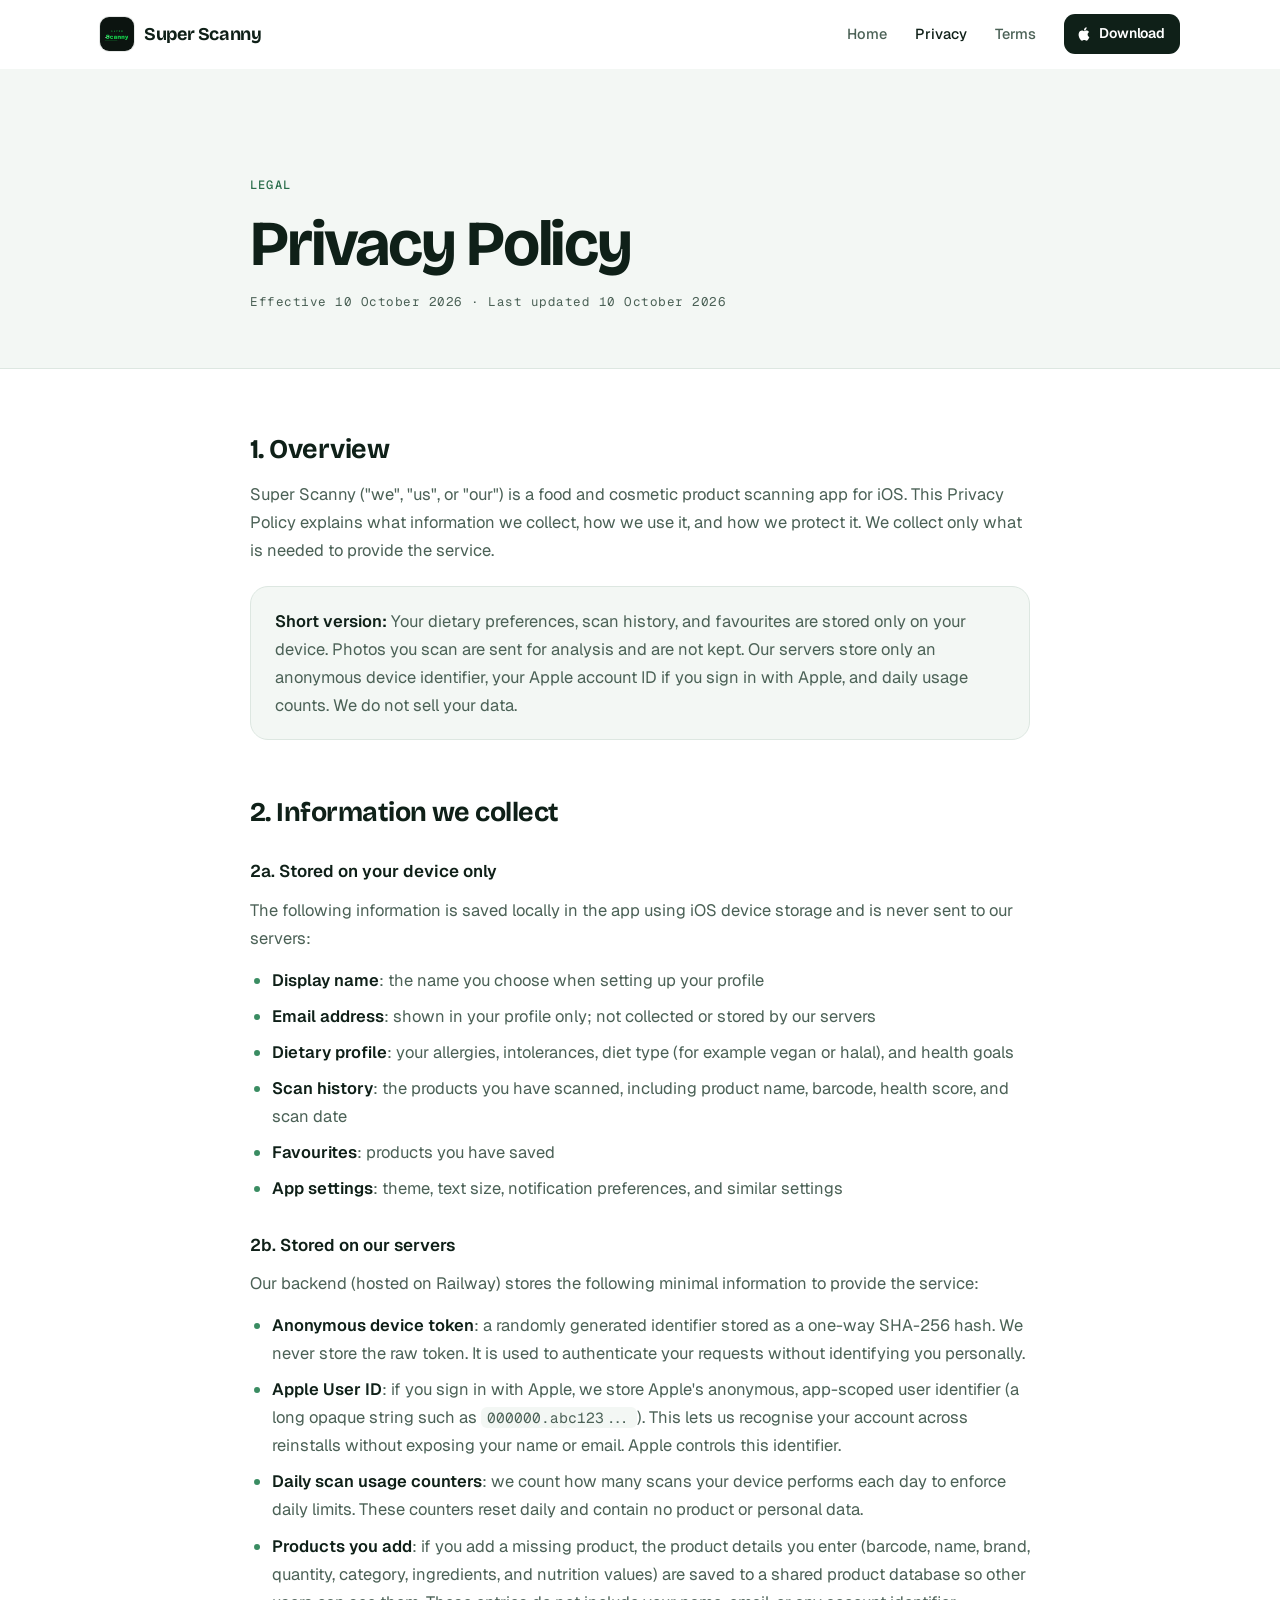
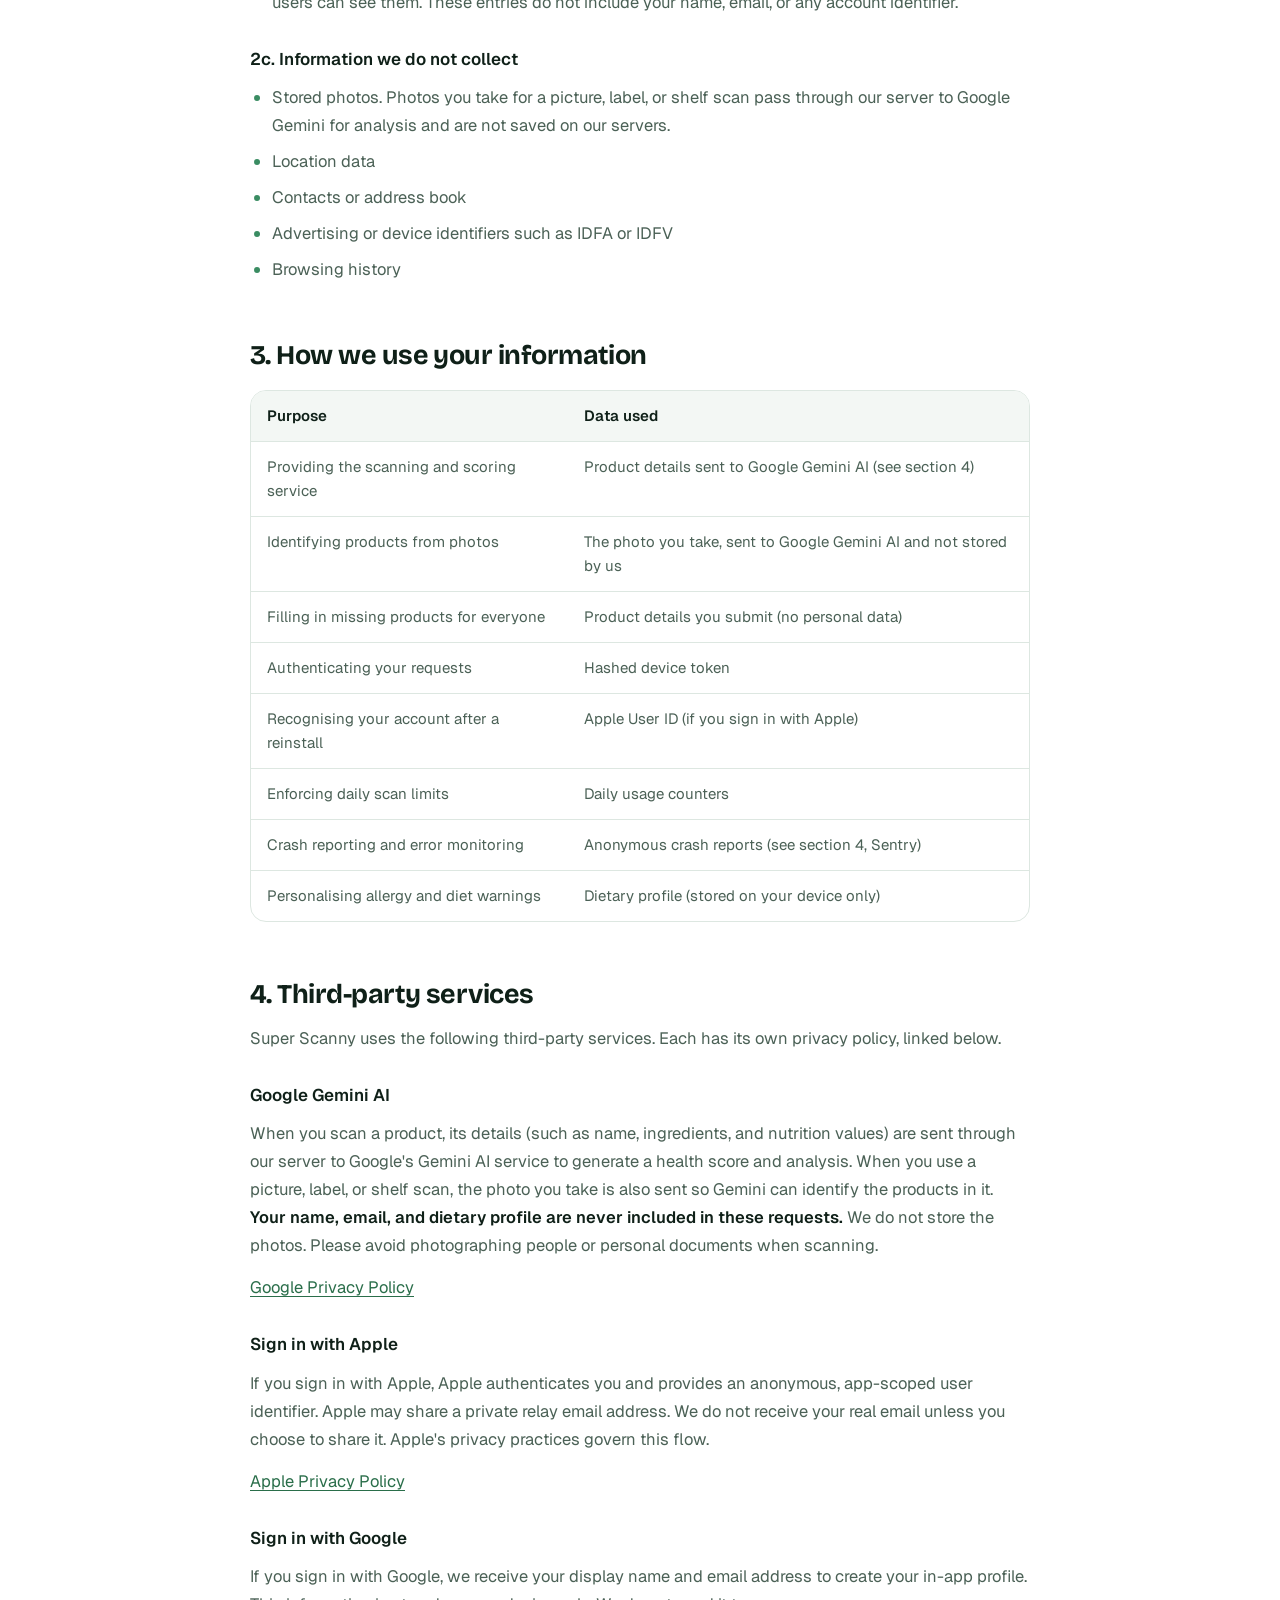
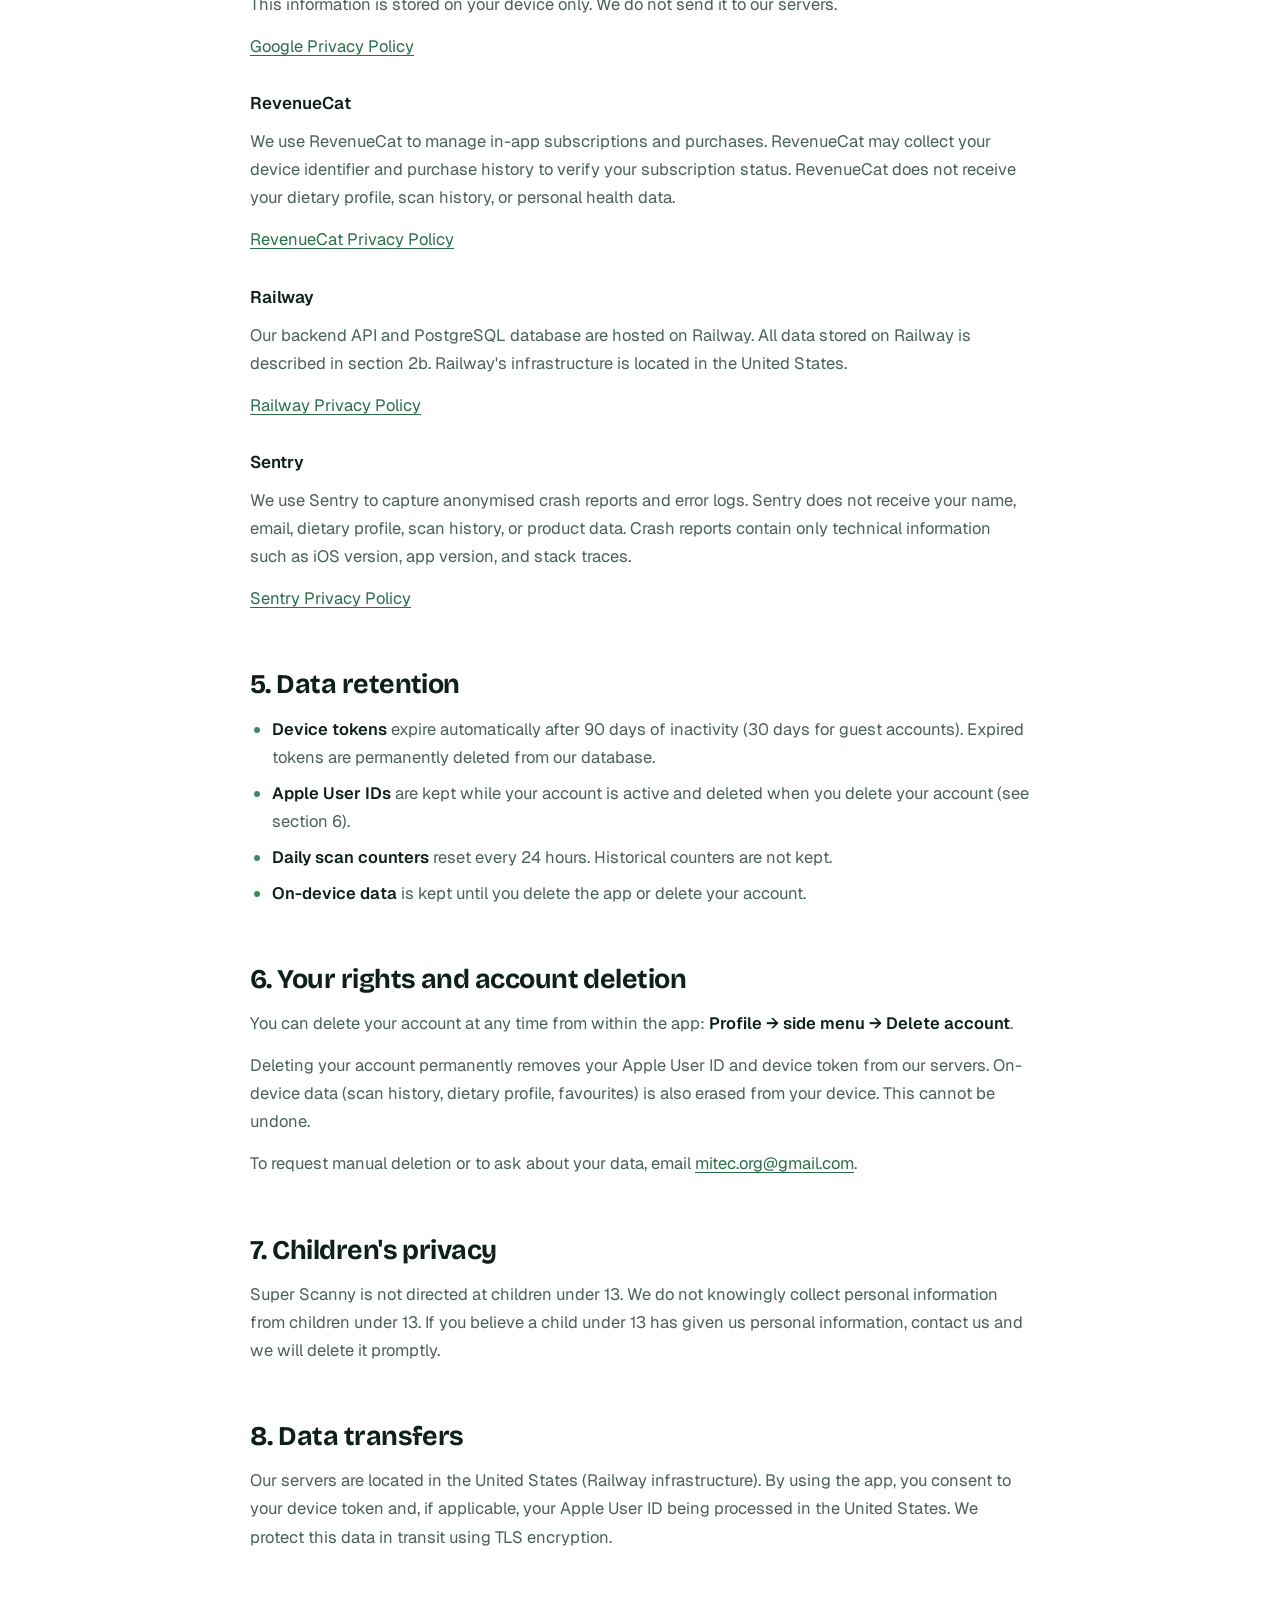
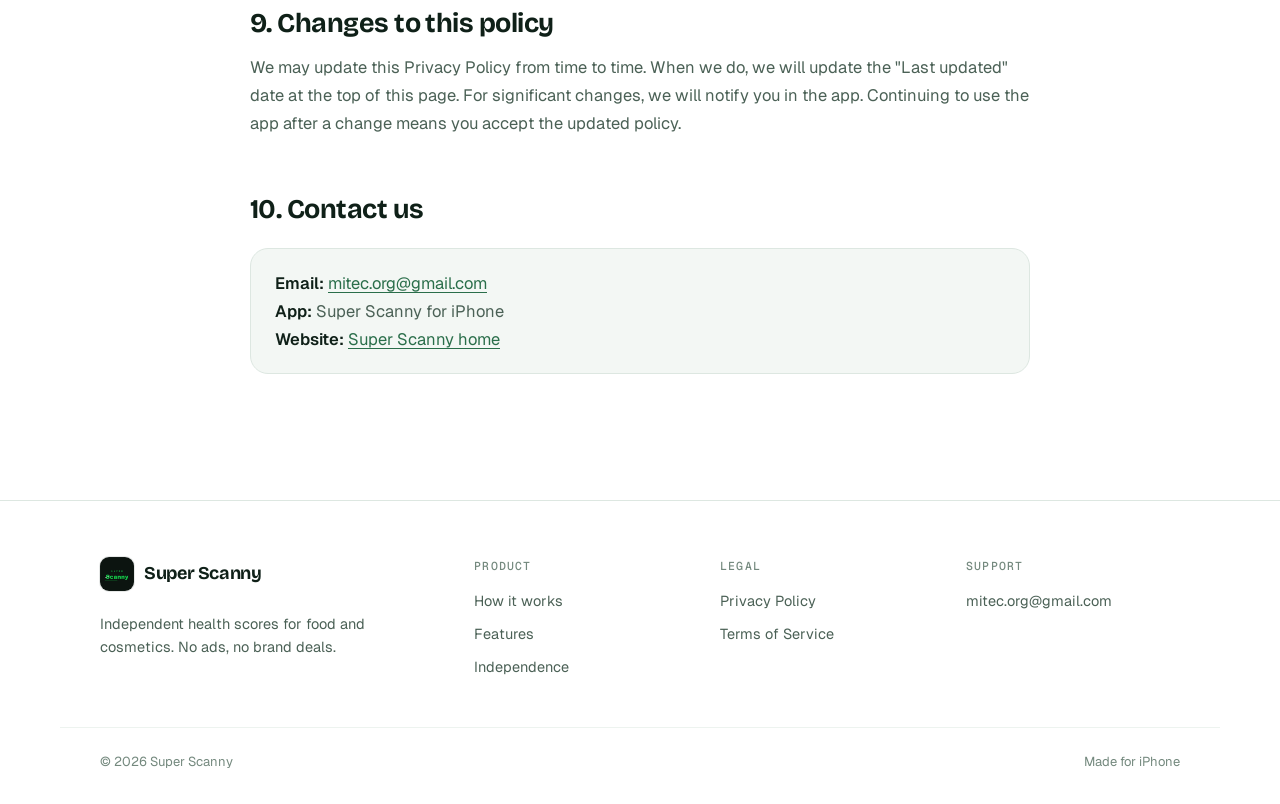
==== privacy/index.html @ 0a75e5a1 "Launch Super Scanny website with privacy policy and terms Co-Authored-By: Claude Opus 5.5 <noreply@a" ====
<!doctype html>
<html lang="en">
<head>
<meta charset="utf-8">
<meta name="viewport" content="width=device-width, initial-scale=1, viewport-fit=cover">
<title>Privacy Policy · Super Scanny</title>
<meta name="description" content="How Super Scanny collects, uses and protects your information.">
<link rel="icon" href="../icon.png">
<link rel="preconnect" href="https://fonts.googleapis.com">
<link rel="preconnect" href="https://fonts.gstatic.com" crossorigin>
<link rel="stylesheet" href="https://fonts.googleapis.com/css2?family=Bricolage+Grotesque:opsz,wght@12..96,200..800&family=Geist:wght@100..900&family=Geist+Mono:wght@100..900&display=swap">
<link rel="stylesheet" href="../site.css">
</head>
<body>

<header class="nav">
  <div class="wrap nav-inner">
    <a class="brand" href="../index.html"><img src="../icon.png" alt="" width="34" height="34">Super Scanny</a>
    <nav class="nav-links" aria-label="Main">
      <a href="../index.html">Home</a>
      <a href="../privacy/index.html" aria-current="page">Privacy</a>
      <a href="../terms/index.html">Terms</a>
    </nav>
    <a class="store sm" href="https://apps.apple.com/app/id6795710707" target="_blank" rel="noopener">
      <svg viewBox="0 0 24 24" aria-hidden="true"><path d="M18.71 19.5c-.83 1.24-1.71 2.45-3.05 2.47-1.34.03-1.77-.79-3.29-.79-1.53 0-2 .77-3.27.82-1.31.05-2.3-1.32-3.14-2.53C4.25 17 2.94 12.45 4.7 9.39c.87-1.52 2.43-2.48 4.12-2.51 1.28-.02 2.5.87 3.29.87.78 0 2.26-1.07 3.8-.91.65.03 2.47.26 3.64 1.98-.09.06-2.17 1.28-2.15 3.81.03 3.02 2.65 4.03 2.68 4.04-.03.07-.42 1.44-1.38 2.83M13 3.5c.73-.83 1.94-1.46 2.94-1.5.13 1.17-.34 2.35-1.04 3.19-.69.85-1.83 1.51-2.95 1.42-.15-1.15.41-2.35 1.05-3.11z"/></svg>
      <span><strong>Download</strong></span>
    </a>
  </div>
</header>

<div class="legal-head">
  <div class="wrap">
    <span class="eyebrow">Legal</span>
    <h1 class="h-display">Privacy Policy</h1>
    <p>Effective 10 October 2026 · Last updated 10 October 2026</p>
  </div>
</div>

<main class="legal">
  <h2>1. Overview</h2>
  <p>Super Scanny ("we", "us", or "our") is a food and cosmetic product scanning app for iOS. This Privacy Policy explains what information we collect, how we use it, and how we protect it. We collect only what is needed to provide the service.</p>
  <div class="note">
    <p><strong>Short version:</strong> Your dietary preferences, scan history, and favourites are stored only on your device. Photos you scan are sent for analysis and are not kept. Our servers store only an anonymous device identifier, your Apple account ID if you sign in with Apple, and daily usage counts. We do not sell your data.</p>
  </div>

  <h2>2. Information we collect</h2>

  <h3>2a. Stored on your device only</h3>
  <p>The following information is saved locally in the app using iOS device storage and is never sent to our servers:</p>
  <ul>
    <li><strong>Display name</strong>: the name you choose when setting up your profile</li>
    <li><strong>Email address</strong>: shown in your profile only; not collected or stored by our servers</li>
    <li><strong>Dietary profile</strong>: your allergies, intolerances, diet type (for example vegan or halal), and health goals</li>
    <li><strong>Scan history</strong>: the products you have scanned, including product name, barcode, health score, and scan date</li>
    <li><strong>Favourites</strong>: products you have saved</li>
    <li><strong>App settings</strong>: theme, text size, notification preferences, and similar settings</li>
  </ul>

  <h3>2b. Stored on our servers</h3>
  <p>Our backend (hosted on Railway) stores the following minimal information to provide the service:</p>
  <ul>
    <li><strong>Anonymous device token</strong>: a randomly generated identifier stored as a one-way SHA-256 hash. We never store the raw token. It is used to authenticate your requests without identifying you personally.</li>
    <li><strong>Apple User ID</strong>: if you sign in with Apple, we store Apple's anonymous, app-scoped user identifier (a long opaque string such as <code>000000.abc123...</code>). This lets us recognise your account across reinstalls without exposing your name or email. Apple controls this identifier.</li>
    <li><strong>Daily scan usage counters</strong>: we count how many scans your device performs each day to enforce daily limits. These counters reset daily and contain no product or personal data.</li>
    <li><strong>Products you add</strong>: if you add a missing product, the product details you enter (barcode, name, brand, quantity, category, ingredients, and nutrition values) are saved to a shared product database so other users can see them. These entries do not include your name, email, or any account identifier.</li>
  </ul>

  <h3>2c. Information we do not collect</h3>
  <ul>
    <li>Stored photos. Photos you take for a picture, label, or shelf scan pass through our server to Google Gemini for analysis and are not saved on our servers.</li>
    <li>Location data</li>
    <li>Contacts or address book</li>
    <li>Advertising or device identifiers such as IDFA or IDFV</li>
    <li>Browsing history</li>
  </ul>

  <h2>3. How we use your information</h2>
  <div class="table-wrap">
    <table>
      <tr><th>Purpose</th><th>Data used</th></tr>
      <tr><td>Providing the scanning and scoring service</td><td>Product details sent to Google Gemini AI (see section 4)</td></tr>
      <tr><td>Identifying products from photos</td><td>The photo you take, sent to Google Gemini AI and not stored by us</td></tr>
      <tr><td>Filling in missing products for everyone</td><td>Product details you submit (no personal data)</td></tr>
      <tr><td>Authenticating your requests</td><td>Hashed device token</td></tr>
      <tr><td>Recognising your account after a reinstall</td><td>Apple User ID (if you sign in with Apple)</td></tr>
      <tr><td>Enforcing daily scan limits</td><td>Daily usage counters</td></tr>
      <tr><td>Crash reporting and error monitoring</td><td>Anonymous crash reports (see section 4, Sentry)</td></tr>
      <tr><td>Personalising allergy and diet warnings</td><td>Dietary profile (stored on your device only)</td></tr>
    </table>
  </div>

  <h2>4. Third-party services</h2>
  <p>Super Scanny uses the following third-party services. Each has its own privacy policy, linked below.</p>

  <h3>Google Gemini AI</h3>
  <p>When you scan a product, its details (such as name, ingredients, and nutrition values) are sent through our server to Google's Gemini AI service to generate a health score and analysis. When you use a picture, label, or shelf scan, the photo you take is also sent so Gemini can identify the products in it. <strong>Your name, email, and dietary profile are never included in these requests.</strong> We do not store the photos. Please avoid photographing people or personal documents when scanning.</p>
  <p><a href="https://policies.google.com/privacy" target="_blank" rel="noopener">Google Privacy Policy</a></p>

  <h3>Sign in with Apple</h3>
  <p>If you sign in with Apple, Apple authenticates you and provides an anonymous, app-scoped user identifier. Apple may share a private relay email address. We do not receive your real email unless you choose to share it. Apple's privacy practices govern this flow.</p>
  <p><a href="https://www.apple.com/legal/privacy/" target="_blank" rel="noopener">Apple Privacy Policy</a></p>

  <h3>Sign in with Google</h3>
  <p>If you sign in with Google, we receive your display name and email address to create your in-app profile. This information is stored on your device only. We do not send it to our servers.</p>
  <p><a href="https://policies.google.com/privacy" target="_blank" rel="noopener">Google Privacy Policy</a></p>

  <h3>RevenueCat</h3>
  <p>We use RevenueCat to manage in-app subscriptions and purchases. RevenueCat may collect your device identifier and purchase history to verify your subscription status. RevenueCat does not receive your dietary profile, scan history, or personal health data.</p>
  <p><a href="https://www.revenuecat.com/privacy" target="_blank" rel="noopener">RevenueCat Privacy Policy</a></p>

  <h3>Railway</h3>
  <p>Our backend API and PostgreSQL database are hosted on Railway. All data stored on Railway is described in section 2b. Railway's infrastructure is located in the United States.</p>
  <p><a href="https://railway.com/legal/privacy" target="_blank" rel="noopener">Railway Privacy Policy</a></p>

  <h3>Sentry</h3>
  <p>We use Sentry to capture anonymised crash reports and error logs. Sentry does not receive your name, email, dietary profile, scan history, or product data. Crash reports contain only technical information such as iOS version, app version, and stack traces.</p>
  <p><a href="https://sentry.io/privacy/" target="_blank" rel="noopener">Sentry Privacy Policy</a></p>

  <h2>5. Data retention</h2>
  <ul>
    <li><strong>Device tokens</strong> expire automatically after 90 days of inactivity (30 days for guest accounts). Expired tokens are permanently deleted from our database.</li>
    <li><strong>Apple User IDs</strong> are kept while your account is active and deleted when you delete your account (see section 6).</li>
    <li><strong>Daily scan counters</strong> reset every 24 hours. Historical counters are not kept.</li>
    <li><strong>On-device data</strong> is kept until you delete the app or delete your account.</li>
  </ul>

  <h2>6. Your rights and account deletion</h2>
  <p>You can delete your account at any time from within the app: <strong>Profile → side menu → Delete account</strong>.</p>
  <p>Deleting your account permanently removes your Apple User ID and device token from our servers. On-device data (scan history, dietary profile, favourites) is also erased from your device. This cannot be undone.</p>
  <p>To request manual deletion or to ask about your data, email <a href="mailto:mitec.org@gmail.com">mitec.org@gmail.com</a>.</p>

  <h2>7. Children's privacy</h2>
  <p>Super Scanny is not directed at children under 13. We do not knowingly collect personal information from children under 13. If you believe a child under 13 has given us personal information, contact us and we will delete it promptly.</p>

  <h2>8. Data transfers</h2>
  <p>Our servers are located in the United States (Railway infrastructure). By using the app, you consent to your device token and, if applicable, your Apple User ID being processed in the United States. We protect this data in transit using TLS encryption.</p>

  <h2>9. Changes to this policy</h2>
  <p>We may update this Privacy Policy from time to time. When we do, we will update the "Last updated" date at the top of this page. For significant changes, we will notify you in the app. Continuing to use the app after a change means you accept the updated policy.</p>

  <h2>10. Contact us</h2>
  <div class="note">
    <p><strong>Email:</strong> <a href="mailto:mitec.org@gmail.com">mitec.org@gmail.com</a><br>
    <strong>App:</strong> Super Scanny for iPhone<br>
    <strong>Website:</strong> <a href="../index.html">Super Scanny home</a></p>
  </div>
</main>

<footer class="foot">
  <div class="wrap foot-grid">
    <div class="foot-brand">
      <a class="brand" href="../index.html"><img src="../icon.png" alt="" width="34" height="34">Super Scanny</a>
      <p>Independent health scores for food and cosmetics. No ads, no brand deals.</p>
    </div>
    <nav class="foot-col" aria-label="Product">
      <b>Product</b>
      <a href="../index.html#how">How it works</a>
      <a href="../index.html#features">Features</a>
      <a href="../index.html#independence">Independence</a>
    </nav>
    <nav class="foot-col" aria-label="Legal">
      <b>Legal</b>
      <a href="../privacy/index.html">Privacy Policy</a>
      <a href="../terms/index.html">Terms of Service</a>
    </nav>
    <div class="foot-col">
      <b>Support</b>
      <a href="mailto:mitec.org@gmail.com">mitec.org@gmail.com</a>
    </div>
  </div>
  <div class="wrap foot-base">
    <span>© 2026 Super Scanny</span>
    <span>Made for iPhone</span>
  </div>
</footer>

<script>
(function () {
  var nav = document.querySelector('.nav');
  if (!nav) return;
  function update() { nav.classList.toggle('scrolled', window.scrollY > 8); }
  update();
  window.addEventListener('scroll', update, { passive: true });
})();
</script>
</body>
</html>
---- site.css ----
/* Layout: white page on a 1160px column; realistic app screens carry the story and colour is reserved for scores. */
:root {
  --paper: #ffffff;
  --mist: #f3f7f4;
  --ink: #0f2018;
  --ink-2: #4b6156;
  --ink-3: #74897e;
  --line: #dde7e1;
  --line-soft: #edf3ef;
  --emerald: #3a8c62;
  --emerald-deep: #2a6e4a;
  --emerald-soft: #e3f1e8;
  --s-excellent: #3a8c62;
  --s-good: #5bb87a;
  --s-caution: #d4773a;
  --s-avoid: #c94040;
  --t-good: #3e9a5d;
  --t-caution: #b0602a;
  --font-display: "Bricolage Grotesque", "Geist", system-ui, -apple-system, "Segoe UI", sans-serif;
  --font-body: "Geist", system-ui, -apple-system, "Segoe UI", Roboto, sans-serif;
  --font-mono: "Geist Mono", ui-monospace, "SF Mono", Menlo, Consolas, monospace;
  --wrap: 1160px;
  --gutter: clamp(20px, 4vw, 40px);
  --r-lg: 28px;
  --shadow-1: 0 1px 2px rgba(15, 32, 24, .05), 0 8px 24px rgba(15, 32, 24, .06);
  --shadow-2: 0 2px 6px rgba(15, 32, 24, .05), 0 30px 60px -14px rgba(15, 32, 24, .2);
  color-scheme: light;
}

*, *::before, *::after { box-sizing: border-box; margin: 0; padding: 0; }
html { scroll-behavior: smooth; -webkit-text-size-adjust: 100%; }
body {
  font-family: var(--font-body); font-size: 16px; line-height: 1.6;
  color: var(--ink); background: var(--paper);
  -webkit-font-smoothing: antialiased; text-rendering: optimizeLegibility;
}
a { color: inherit; text-decoration: none; }
img, svg { display: block; max-width: 100%; }
ul, ol { list-style: none; }
:focus-visible { outline: 2px solid var(--emerald); outline-offset: 3px; border-radius: 6px; }
.wrap { max-width: var(--wrap); margin-inline: auto; padding-inline: var(--gutter); }

/* ── Type ───────────────────────────────────── */
.eyebrow {
  font-family: var(--font-mono); font-size: 12px; font-weight: 500;
  letter-spacing: .1em; text-transform: uppercase; color: var(--emerald-deep);
}
.h-display {
  font-family: var(--font-display); font-weight: 700;
  letter-spacing: -.035em; line-height: 1.02; text-wrap: balance;
}
h1.h-display { font-size: clamp(44px, 6.4vw, 82px); }
h2.h-display { font-size: clamp(32px, 4.4vw, 56px); line-height: 1.05; }
.lede { font-size: clamp(17px, 1.6vw, 19.5px); line-height: 1.6; color: var(--ink-2); max-width: 34em; }
.body { font-size: 16.5px; color: var(--ink-2); max-width: 36em; }
.accent { color: var(--emerald); }
.t-excellent { color: var(--s-excellent); }
.t-good { color: var(--t-good); }
.t-caution { color: var(--t-caution); }
.t-avoid { color: var(--s-avoid); }

/* ── Nav ────────────────────────────────────── */
.nav {
  position: sticky; top: env(safe-area-inset-top, 0px); z-index: 40;
  background: rgba(255, 255, 255, .84);
  -webkit-backdrop-filter: saturate(1.4) blur(14px); backdrop-filter: saturate(1.4) blur(14px);
  border-bottom: 1px solid transparent; transition: border-color .2s;
}
.nav.scrolled { border-bottom-color: var(--line); }
.nav-inner { display: flex; align-items: center; gap: 28px; height: 68px; }
.brand {
  display: inline-flex; align-items: center; gap: 10px;
  font-family: var(--font-display); font-weight: 700; font-size: 18px; letter-spacing: -.02em;
}
.brand img { width: 34px; height: 34px; border-radius: 9px; box-shadow: 0 0 0 1px rgba(15, 32, 24, .1); }
.nav-links { display: flex; align-items: center; gap: 28px; margin-left: auto; font-size: 14.5px; font-weight: 500; color: var(--ink-2); }
.nav-links a { transition: color .15s; }
.nav-links a:hover, .nav-links a[aria-current="page"] { color: var(--ink); }

/* ── App Store button ───────────────────────── */
.store {
  display: inline-flex; align-items: center; gap: 10px; flex-shrink: 0;
  height: 56px; padding: 0 22px 0 18px; border-radius: 14px;
  background: var(--ink); color: #fff;
  box-shadow: 0 8px 20px -8px rgba(15, 32, 24, .5);
  transition: transform .15s ease, box-shadow .15s ease;
}
.store:hover { transform: translateY(-1px); box-shadow: 0 12px 24px -8px rgba(15, 32, 24, .55); }
.store svg { width: 24px; height: 24px; fill: currentColor; }
.store span { display: flex; flex-direction: column; line-height: 1.1; }
.store small { font-size: 11px; opacity: .8; }
.store strong { font-size: 19px; font-weight: 600; letter-spacing: -.01em; }
.store.sm { height: 40px; padding: 0 15px 0 12px; border-radius: 11px; gap: 7px; box-shadow: none; }
.store.sm svg { width: 16px; height: 16px; }
.store.sm strong { font-size: 14px; }

/* ── Hero ───────────────────────────────────── */
.hero { position: relative; overflow: clip; }
.hero-grid {
  display: grid; grid-template-columns: minmax(0, 1.05fr) minmax(0, .95fr);
  align-items: center; gap: 48px; padding-block: 64px 104px;
}
.hero-copy { display: flex; flex-direction: column; align-items: flex-start; gap: 26px; min-width: 0; }
.pill {
  display: inline-flex; align-items: center; gap: 10px;
  padding: 7px 14px 7px 10px; border-radius: 999px;
  background: var(--mist); border: 1px solid var(--line);
  font-size: 13.5px; font-weight: 500; color: var(--ink-2);
}
.pill i { width: 8px; height: 8px; border-radius: 50%; background: var(--emerald); box-shadow: 0 0 0 4px rgba(58, 140, 98, .18); }
.hero-actions { display: flex; flex-wrap: wrap; align-items: center; gap: 14px 26px; margin-top: 6px; }
.link-arrow { display: inline-flex; align-items: center; gap: 6px; font-weight: 600; color: var(--ink); transition: color .15s, gap .15s; }
.link-arrow svg { width: 18px; height: 18px; }
.link-arrow:hover { color: var(--emerald-deep); gap: 9px; }
.facts {
  display: flex; flex-wrap: wrap; gap: 10px 24px; margin-top: 10px; padding-top: 24px;
  border-top: 1px solid var(--line); align-self: stretch;
  font-family: var(--font-mono); font-size: 12.5px; letter-spacing: .06em; text-transform: uppercase; color: var(--ink-2);
}
.facts li { display: flex; align-items: center; gap: 9px; }
.facts li::before { content: ""; width: 6px; height: 6px; border-radius: 50%; background: var(--emerald); }

/* ── Phone mockup ───────────────────────────── */
.stage { position: relative; display: flex; justify-content: center; padding-block: 16px; min-width: 0; }
.stage::before {
  content: ""; position: absolute; top: 50%; left: 50%; z-index: 0;
  width: min(560px, 120%); aspect-ratio: 1; transform: translate(-50%, -50%); border-radius: 50%;
  background: radial-gradient(closest-side, #dcefe3, rgba(220, 239, 227, 0));
}
.phone {
  position: relative; z-index: 1; flex-shrink: 0;
  width: 320px; height: 656px; padding: 10px; border-radius: 54px;
  background: linear-gradient(145deg, #2c3530, #0c1310 42%, #1d2621);
  box-shadow: 0 0 0 1px rgba(15, 32, 24, .3), 0 44px 80px -24px rgba(15, 32, 24, .42), 0 18px 36px -18px rgba(15, 32, 24, .3);
}
.screen {
  position: relative; height: 100%; overflow: hidden; border-radius: 44px;
  display: flex; flex-direction: column;
  background: #f3faf5; color: #0f2018; font-family: var(--font-body);
}
.island { position: absolute; top: 11px; left: 50%; width: 92px; height: 27px; margin-left: -46px; border-radius: 20px; background: #0a0f0c; z-index: 3; }
.status { display: flex; align-items: center; justify-content: space-between; height: 50px; padding: 14px 26px 0 32px; font-size: 14px; font-weight: 600; }
.status-icons { display: flex; align-items: center; gap: 5px; }
.status-icons svg { height: 11px; width: auto; fill: currentColor; }
.app-bar { display: flex; align-items: center; justify-content: space-between; padding: 6px 18px 12px; }
.app-bar svg { width: 20px; height: 20px; }
.app-bar b { font-size: 15px; font-weight: 600; }
.app-card {
  display: flex; align-items: center; gap: 12px; margin: 0 14px; padding: 14px;
  background: #fdfffe; border: 1px solid #ddebe2; border-radius: 20px;
}
.carton {
  position: relative; flex-shrink: 0; width: 50px; height: 68px; border-radius: 8px;
  background: linear-gradient(160deg, #eaf2fb, #cddff2); box-shadow: inset 0 0 0 1px rgba(15, 32, 24, .06);
}
.carton::before { content: ""; position: absolute; left: 7px; right: 7px; top: 22px; height: 24px; border-radius: 5px; background: #fff; }
.carton::after { content: ""; position: absolute; left: 13px; top: 29px; width: 24px; height: 4px; border-radius: 2px; background: #3a8c62; box-shadow: 0 7px 0 -1px #a8cdb7; }
.app-card .meta { flex: 1; min-width: 0; }
.app-card .meta b { display: block; font-size: 15px; font-weight: 600; line-height: 1.25; letter-spacing: -.01em; }
.app-card .meta span { display: block; font-size: 12px; color: #507360; margin-top: 2px; }
.grade { display: inline-block; margin-top: 7px; padding: 3px 8px; border-radius: 999px; font-family: var(--font-mono); font-size: 9.5px; font-weight: 600; letter-spacing: .1em; }
.grade.excellent { background: rgba(58, 140, 98, .13); color: #2a6e4a; }
.ring { position: relative; flex-shrink: 0; width: 62px; height: 62px; }
.ring svg { width: 100%; height: 100%; transform: rotate(-90deg); }
.ring b { position: absolute; inset: 0; display: grid; place-items: center; font-family: var(--font-display); font-size: 21px; font-weight: 800; letter-spacing: -.03em; color: #3a8c62; }
.app-sec { display: flex; align-items: baseline; justify-content: space-between; padding: 16px 22px 7px; font-size: 13px; font-weight: 700; }
.app-sec span { font-family: var(--font-mono); font-size: 10px; font-weight: 500; letter-spacing: .06em; color: #507360; }
.app-list { margin: 0 14px; overflow: hidden; background: #fdfffe; border: 1px solid #ddebe2; border-radius: 18px; }
.app-row { display: grid; grid-template-columns: 26px minmax(0, 1fr) auto 9px; align-items: center; gap: 10px; padding: 10px 12px; }
.app-row + .app-row { border-top: 1px solid #edf4ef; }
.app-row svg { width: 19px; height: 19px; color: #507360; justify-self: center; }
.app-row b { display: block; font-size: 13px; font-weight: 600; line-height: 1.2; }
.app-row small { display: block; font-size: 11px; line-height: 1.3; color: #6b8577; }
.app-row em { font-style: normal; font-family: var(--font-mono); font-size: 11px; color: #507360; }
.dot { display: block; width: 9px; height: 9px; border-radius: 50%; flex-shrink: 0; }
.dot.excellent { background: var(--s-excellent); }
.dot.good { background: var(--s-good); }
.dot.caution { background: var(--s-caution); }
.dot.avoid { background: var(--s-avoid); }
.tabbar {
  display: flex; align-items: center; justify-content: space-around; margin-top: auto;
  padding: 10px 16px 26px; background: #fdfffe; border-top: 1px solid #ddebe2;
}
.tabbar svg { width: 22px; height: 22px; color: #9db3a6; }
.tabbar .on svg { color: #3a8c62; }
.tabbar .scan { display: grid; place-items: center; width: 46px; height: 46px; margin-top: -4px; border-radius: 15px; background: #3a8c62; box-shadow: 0 8px 16px -6px rgba(58, 140, 98, .7); }
.tabbar .scan svg { color: #fff; }

.float {
  position: absolute; z-index: 2; display: flex; align-items: center; gap: 12px;
  padding: 12px 18px 12px 12px; border-radius: 18px; white-space: nowrap;
  background: rgba(255, 255, 255, .95); border: 1px solid var(--line);
  box-shadow: 0 16px 36px -10px rgba(15, 32, 24, .22);
  font-size: 13.5px; line-height: 1.3;
}
.float b { display: block; font-weight: 600; }
.float small { display: block; font-size: 12.5px; color: var(--ink-2); }
.float small span { font-family: var(--font-display); font-weight: 800; }
.float .ic { display: grid; place-items: center; flex-shrink: 0; width: 36px; height: 36px; border-radius: 11px; background: var(--emerald-soft); color: var(--emerald-deep); }
.float .ic svg { width: 18px; height: 18px; }
.float.f1 { top: 9%; left: max(-24px, calc(50% - 280px)); }
.float.f2 { bottom: 15%; right: max(-24px, calc(50% - 280px)); }

/* ── Sections ───────────────────────────────── */
.sec { padding-block: clamp(80px, 10vw, 136px); }
.sec.mist { background: var(--mist); }
.sec.tight-top { padding-top: 0; }
.sec-head { display: grid; gap: 18px; max-width: 660px; margin-bottom: clamp(44px, 5vw, 68px); }
.sec-head.center { margin-inline: auto; justify-items: center; text-align: center; }

/* Score scale */
.scale-layout { display: grid; grid-template-columns: minmax(0, .9fr) minmax(0, 1.1fr); gap: clamp(40px, 6vw, 88px); align-items: center; }
.scale-layout .sec-head { margin-bottom: 0; }
.scale { padding: clamp(24px, 3.4vw, 40px); background: var(--paper); border: 1px solid var(--line); border-radius: var(--r-lg); box-shadow: var(--shadow-1); min-width: 0; }
.scale-bar { position: relative; display: grid; grid-template-columns: repeat(4, 1fr); height: 14px; margin-top: 46px; border-radius: 999px; overflow: visible; }
.scale-bar span:nth-child(1) { background: var(--s-avoid); border-radius: 999px 0 0 999px; }
.scale-bar span:nth-child(2) { background: var(--s-caution); }
.scale-bar span:nth-child(3) { background: var(--s-good); }
.scale-bar span:nth-child(4) { background: var(--s-excellent); border-radius: 0 999px 999px 0; }
.scale-bar span + span { box-shadow: inset 2px 0 0 var(--paper); }
.scale-pin { position: absolute; bottom: 22px; transform: translateX(-50%); display: flex; flex-direction: column; align-items: center; }
.scale-pin b {
  display: grid; place-items: center; min-width: 44px; height: 32px; padding: 0 10px; border-radius: 10px;
  background: var(--ink); color: #fff; font-family: var(--font-display); font-size: 16px; font-weight: 800;
}
.scale-pin::after { content: ""; width: 2px; height: 14px; background: var(--ink); }
.scale-ticks { position: relative; height: 22px; margin-top: 10px; font-family: var(--font-mono); font-size: 12px; color: var(--ink-3); font-variant-numeric: tabular-nums; }
.scale-ticks span { position: absolute; top: 0; transform: translateX(-50%); }
.scale-ticks span:first-child { transform: none; }
.scale-ticks span:last-child { transform: translateX(-100%); }
.bands { display: grid; grid-template-columns: repeat(4, minmax(0, 1fr)); gap: 18px; margin-top: 26px; padding-top: 24px; border-top: 1px solid var(--line-soft); }
.bands li { display: grid; gap: 4px; align-content: start; }
.bands .top { display: flex; align-items: center; gap: 8px; }
.bands b { font-weight: 600; font-size: 15px; }
.bands em { font-style: normal; font-family: var(--font-mono); font-size: 12px; color: var(--ink-3); }
.bands p { font-size: 14px; color: var(--ink-2); line-height: 1.45; }

/* How it works */
.steps { display: grid; grid-template-columns: repeat(3, minmax(0, 1fr)); gap: 20px; }
.step { display: flex; flex-direction: column; overflow: hidden; background: var(--paper); border: 1px solid var(--line); border-radius: var(--r-lg); box-shadow: var(--shadow-1); }
.step-art { position: relative; display: grid; place-items: center; height: 210px; background: var(--mist); border-bottom: 1px solid var(--line); }
.step-text { display: grid; gap: 8px; align-content: start; padding: 26px 28px 30px; }
.step-n { font-family: var(--font-mono); font-size: 12px; letter-spacing: .08em; color: var(--emerald-deep); }
.step h3 { font-family: var(--font-display); font-size: 25px; font-weight: 700; letter-spacing: -.02em; line-height: 1.15; }
.step p { font-size: 15.5px; color: var(--ink-2); }

.vf { position: relative; display: grid; justify-items: center; align-content: center; gap: 7px; width: 184px; height: 128px; }
.vf .c { position: absolute; width: 24px; height: 24px; border: 3px solid var(--emerald); }
.vf .tl { top: 0; left: 0; border-right: 0; border-bottom: 0; border-top-left-radius: 10px; }
.vf .tr { top: 0; right: 0; border-left: 0; border-bottom: 0; border-top-right-radius: 10px; }
.vf .bl { bottom: 0; left: 0; border-right: 0; border-top: 0; border-bottom-left-radius: 10px; }
.vf .br { bottom: 0; right: 0; border-left: 0; border-top: 0; border-bottom-right-radius: 10px; }
.barcode {
  width: 124px; height: 58px;
  background: repeating-linear-gradient(90deg, var(--ink) 0 2px, transparent 2px 4px, var(--ink) 4px 7px, transparent 7px 9px, var(--ink) 9px 10px, transparent 10px 13px, var(--ink) 13px 14px, transparent 14px 17px);
}
.digits { font-family: var(--font-mono); font-size: 11px; letter-spacing: .14em; color: var(--ink-2); }
.beam { position: absolute; left: 12px; right: 12px; top: 50%; height: 2px; border-radius: 2px; background: var(--emerald); box-shadow: 0 0 14px 2px rgba(58, 140, 98, .45); animation: beam 2.8s ease-in-out infinite alternate; }
@keyframes beam { from { top: 20%; } to { top: 80%; } }

.mini-score { display: flex; align-items: center; gap: 18px; }
.mini-score .ring { width: 104px; height: 104px; }
.mini-score .ring b { font-size: 34px; }
.mini-score small { display: block; margin-top: 8px; font-size: 13px; color: var(--ink-2); }
.mini-score .grade { margin-top: 0; font-size: 11px; padding: 4px 10px; }

.swap-art { display: grid; justify-items: center; gap: 8px; }
.swap-art svg { width: 18px; height: 18px; color: var(--ink-3); }
.mini-row {
  display: grid; grid-template-columns: 9px 1fr auto; align-items: center; gap: 10px;
  width: 232px; padding: 11px 14px; border-radius: 14px;
  background: var(--paper); border: 1px solid var(--line); font-size: 14px; font-weight: 500;
}
.mini-row b { font-family: var(--font-display); font-size: 18px; font-weight: 800; }
.mini-row.best { box-shadow: 0 0 0 3px rgba(58, 140, 98, .16), var(--shadow-1); border-color: rgba(58, 140, 98, .45); }

/* Features */
.feature { display: grid; grid-template-columns: minmax(0, 1fr) minmax(0, 1fr); gap: clamp(40px, 6vw, 96px); align-items: center; }
.feature + .feature { margin-top: clamp(88px, 10vw, 144px); }
.feature.flip .feature-copy { order: 2; }
.feature-copy { display: grid; gap: 18px; align-content: center; }
.checks { display: grid; gap: 13px; margin-top: 8px; }
.checks li { display: grid; grid-template-columns: 24px minmax(0, 1fr); gap: 12px; font-size: 15.5px; color: var(--ink-2); }
.checks li::before {
  content: ""; width: 24px; height: 24px; border-radius: 50%; margin-top: -1px;
  background: var(--emerald-soft) url("data:image/svg+xml,%3Csvg xmlns='http://www.w3.org/2000/svg' viewBox='0 0 24 24' fill='none' stroke='%232A6E4A' stroke-width='3' stroke-linecap='round' stroke-linejoin='round'%3E%3Cpath d='m5.5 12.5 4 4L18.5 8'/%3E%3C/svg%3E") center / 13px no-repeat;
}
.feature-art { display: grid; place-items: center; min-height: 480px; padding: clamp(24px, 4vw, 52px); background: var(--mist); border-radius: 32px; min-width: 0; }

.result { width: 100%; max-width: 400px; overflow: hidden; background: var(--paper); border: 1px solid var(--line); border-radius: 24px; box-shadow: var(--shadow-2); }
.result-head { display: flex; align-items: center; gap: 14px; padding: 18px 20px; }
.result-head .meta { flex: 1; min-width: 0; }
.result-head .meta b { display: block; font-size: 16px; font-weight: 600; line-height: 1.25; letter-spacing: -.01em; }
.result-head .meta small { display: block; margin-top: 2px; font-size: 13px; color: var(--ink-3); }
.score { display: flex; flex-direction: column; align-items: flex-end; flex-shrink: 0; }
.score b { font-family: var(--font-display); font-size: 32px; font-weight: 800; letter-spacing: -.03em; line-height: 1; }
.score b small { font-size: 14px; font-weight: 600; color: var(--ink-3); letter-spacing: 0; }
.score > small { margin-top: 6px; font-family: var(--font-mono); font-size: 10.5px; font-weight: 600; letter-spacing: .1em; }
.result-sec { padding: 9px 20px; background: var(--mist); border-block: 1px solid var(--line); font-family: var(--font-mono); font-size: 11px; letter-spacing: .1em; text-transform: uppercase; color: var(--ink-3); }
.r-row { display: grid; grid-template-columns: 26px minmax(0, 1fr) auto 9px; align-items: center; gap: 12px; padding: 13px 20px; }
.r-row + .r-row { border-top: 1px solid var(--line-soft); }
.r-row svg { width: 20px; height: 20px; color: var(--ink-2); justify-self: center; }
.r-row b { display: block; font-size: 14.5px; font-weight: 600; line-height: 1.25; }
.r-row small { display: block; font-size: 12.5px; color: var(--ink-3); }
.r-row em { font-style: normal; font-family: var(--font-mono); font-size: 12.5px; color: var(--ink-2); }

.thumb { position: relative; flex-shrink: 0; }
.thumb.box { width: 52px; height: 68px; border-radius: 8px; background: linear-gradient(160deg, #f9e6c9, #efc793); }
.thumb.box::before { content: ""; position: absolute; left: 8px; right: 8px; top: 12px; height: 18px; border-radius: 4px; background: rgba(255, 255, 255, .85); }
.thumb.box::after { content: ""; position: absolute; left: 13px; bottom: 12px; width: 26px; height: 18px; border-radius: 50%; background: #e3a85f; }
.thumb.bottle { width: 38px; height: 64px; margin: 6px 7px 0; border-radius: 12px 12px 9px 9px; background: linear-gradient(160deg, #e6eff8, #c3d6ea); }
.thumb.bottle::before { content: ""; position: absolute; top: -8px; left: 11px; width: 16px; height: 10px; border-radius: 3px; background: #8fa6bc; }
.thumb.bottle::after { content: ""; position: absolute; left: 7px; right: 7px; top: 22px; height: 16px; border-radius: 4px; background: rgba(255, 255, 255, .85); }

.shelf-art { width: 100%; max-width: 460px; }
.shelf { position: relative; aspect-ratio: 46 / 27; padding: 0 22px; background: linear-gradient(#fbfdfc, #eef4f0); border: 1px solid var(--line); border-radius: 22px; overflow: hidden; }
.shelf .c { position: absolute; width: 22px; height: 22px; border: 3px solid var(--emerald); }
.shelf .tl { top: 12px; left: 12px; border-right: 0; border-bottom: 0; border-top-left-radius: 9px; }
.shelf .tr { top: 12px; right: 12px; border-left: 0; border-bottom: 0; border-top-right-radius: 9px; }
.shelf .bl { bottom: 12px; left: 12px; border-right: 0; border-top: 0; border-bottom-left-radius: 9px; }
.shelf .br { bottom: 12px; right: 12px; border-left: 0; border-top: 0; border-bottom-right-radius: 9px; }
.shelf-row { display: flex; align-items: flex-end; justify-content: space-around; height: 100%; padding-top: 56px; border-bottom: 10px solid #d6e1db; margin-inline: 10px; }
.prod { position: relative; width: 17%; height: var(--h); border-radius: 7px 7px 3px 3px; }
.prod.p1 { background: linear-gradient(160deg, #eaf2fb, #cddff2); }
.prod.p2 { background: linear-gradient(160deg, #f6ecd6, #e8d0a2); }
.prod.p3 { background: linear-gradient(160deg, #f9e6c9, #efc793); }
.prod.p4 { background: linear-gradient(160deg, #f8dad6, #eab3ab); }
.pin {
  position: absolute; top: -10px; left: 50%; transform: translate(-50%, -100%);
  display: grid; place-items: center; width: 40px; height: 40px; border-radius: 50%;
  background: var(--paper); border: 3px solid; box-shadow: var(--shadow-1);
  font-style: normal; font-family: var(--font-display); font-size: 14px; font-weight: 800;
}
.pin.excellent { border-color: var(--s-excellent); color: var(--s-excellent); }
.pin.good { border-color: var(--s-good); color: var(--t-good); }
.pin.caution { border-color: var(--s-caution); color: var(--t-caution); }
.pin.avoid { border-color: var(--s-avoid); color: var(--s-avoid); }
.rank { position: relative; width: min(290px, 88%); margin: -64px 0 0 auto; padding-bottom: 4px; background: var(--paper); border: 1px solid var(--line); border-radius: 18px; box-shadow: var(--shadow-2); }
.rank header { padding: 12px 16px 8px; font-family: var(--font-mono); font-size: 11px; letter-spacing: .1em; text-transform: uppercase; color: var(--ink-3); }
.rank li { display: grid; grid-template-columns: 18px 9px minmax(0, 1fr) auto; align-items: center; gap: 10px; padding: 9px 16px; border-top: 1px solid var(--line-soft); font-size: 14px; }
.rank li > span:first-child { font-family: var(--font-mono); font-size: 12px; color: var(--ink-3); }
.rank li b { font-family: var(--font-display); font-weight: 800; }

/* Independence */
.pillars { display: grid; grid-template-columns: repeat(3, minmax(0, 1fr)); border-top: 1px solid var(--line); }
.pillar { display: grid; gap: 12px; align-content: start; padding: 40px 36px 8px; }
.pillar:first-child { padding-left: 0; }
.pillar:last-child { padding-right: 0; }
.pillar + .pillar { border-left: 1px solid var(--line); }
.pillar svg { width: 30px; height: 30px; color: var(--emerald); }
.pillar h3 { font-family: var(--font-display); font-size: 22px; font-weight: 700; letter-spacing: -.015em; }
.pillar p { font-size: 15.5px; color: var(--ink-2); }

/* CTA */
.cta {
  display: grid; grid-template-columns: minmax(0, 1fr) auto; align-items: center; gap: 48px;
  padding: clamp(36px, 6vw, 80px); border-radius: 36px; border: 1px solid var(--line);
  background: radial-gradient(120% 140% at 100% 0%, #d2eadb 0%, rgba(210, 234, 219, 0) 55%), var(--mist);
}
.cta-copy { display: grid; gap: 20px; justify-items: start; }
.cta-art img { width: 176px; height: 176px; border-radius: 40px; transform: rotate(-6deg); box-shadow: 0 34px 60px -22px rgba(15, 32, 24, .55); }

/* Footer */
.foot { border-top: 1px solid var(--line); padding-block: 56px 32px; }
.foot-grid { display: grid; grid-template-columns: minmax(0, 1.6fr) repeat(3, minmax(0, 1fr)); gap: 32px; }
.foot-brand p { margin-top: 14px; max-width: 26em; font-size: 14.5px; color: var(--ink-2); }
.foot-col { display: grid; gap: 10px; align-content: start; font-size: 14.5px; color: var(--ink-2); }
.foot-col b { margin-bottom: 4px; font-family: var(--font-mono); font-size: 11.5px; font-weight: 500; letter-spacing: .1em; text-transform: uppercase; color: var(--ink-3); }
.foot-col a { transition: color .15s; }
.foot-col a:hover { color: var(--ink); }
.foot-base { display: flex; flex-wrap: wrap; justify-content: space-between; gap: 12px; margin-top: 48px; padding-top: 24px; border-top: 1px solid var(--line-soft); font-size: 13px; color: var(--ink-3); }

/* ── Legal pages ────────────────────────────── */
.legal-head { padding-block: clamp(56px, 8vw, 104px) clamp(36px, 5vw, 56px); background: var(--mist); border-bottom: 1px solid var(--line); }
.legal-head .wrap, .legal { max-width: 860px; }
.legal-head .h-display { margin-top: 14px; font-size: clamp(40px, 5.6vw, 64px); }
.legal-head p { margin-top: 16px; font-family: var(--font-mono); font-size: 12.5px; letter-spacing: .04em; color: var(--ink-2); }
.legal { margin-inline: auto; padding: clamp(40px, 6vw, 64px) var(--gutter) 104px; }
.legal h2 { margin: 56px 0 14px; scroll-margin-top: 96px; font-family: var(--font-display); font-size: clamp(22px, 2.4vw, 27px); font-weight: 700; letter-spacing: -.02em; line-height: 1.2; }
.legal h2:first-child { margin-top: 0; }
.legal h3 { margin: 30px 0 10px; font-size: 17px; font-weight: 600; }
.legal p, .legal li { font-size: 16.5px; line-height: 1.7; color: var(--ink-2); }
.legal p { margin-bottom: 14px; }
.legal ul { display: grid; gap: 8px; margin-bottom: 18px; padding-left: 22px; list-style: disc; }
.legal li::marker { color: var(--emerald); }
.legal strong { font-weight: 600; color: var(--ink); }
.legal a { color: var(--emerald-deep); text-decoration: underline; text-decoration-thickness: 1px; text-underline-offset: 3px; }
.legal code { padding: 1px 6px; border-radius: 6px; background: var(--mist); font-family: var(--font-mono); font-size: .88em; }
.note { margin: 22px 0; padding: 20px 24px; background: var(--mist); border: 1px solid var(--line); border-radius: 18px; }
.note p:last-child { margin-bottom: 0; }
.table-wrap { overflow-x: auto; margin: 18px 0 26px; border: 1px solid var(--line); border-radius: 16px; }
.legal table { width: 100%; min-width: 520px; border-collapse: collapse; font-size: 15px; }
.legal th, .legal td { padding: 13px 16px; text-align: left; vertical-align: top; border-bottom: 1px solid var(--line); }
.legal th { background: var(--mist); font-weight: 600; color: var(--ink); }
.legal td { color: var(--ink-2); }
.legal tr:last-child td { border-bottom: 0; }

/* ── Responsive ─────────────────────────────── */
@media (max-width: 1040px) {
  .bands { grid-template-columns: repeat(2, minmax(0, 1fr)); }
}
@media (max-width: 900px) {
  .nav-links { display: none; }
  .nav .store { margin-left: auto; }
  .hero-grid { grid-template-columns: 1fr; gap: 40px; padding-block: 40px 72px; }
  .scale-layout { grid-template-columns: 1fr; }
  .steps { grid-template-columns: 1fr; }
  .step { flex-direction: row; }
  .step-art { flex: 0 0 44%; height: auto; min-height: 220px; border-bottom: 0; border-right: 1px solid var(--line); }
  .step-text { align-content: center; }
  .feature { grid-template-columns: 1fr; }
  .feature.flip .feature-copy { order: 0; }
  .feature-art { min-height: 0; }
  .pillars { grid-template-columns: 1fr; }
  .pillar, .pillar:first-child, .pillar:last-child { padding: 30px 0; }
  .pillar + .pillar { border-left: 0; border-top: 1px solid var(--line); }
  .foot-grid { grid-template-columns: repeat(3, minmax(0, 1fr)); }
  .foot-brand { grid-column: 1 / -1; }
}
@media (max-width: 640px) {
  .step { flex-direction: column; }
  .step-art { flex: none; height: 196px; min-height: 0; border-right: 0; border-bottom: 1px solid var(--line); }
  .float { padding: 10px 14px 10px 10px; font-size: 12.5px; }
  .float small { font-size: 11.5px; }
  .float .ic { width: 30px; height: 30px; border-radius: 9px; }
  .float.f1 { left: 0; top: 9%; }
  .float.f2 { right: 0; bottom: 7%; }
  .cta { grid-template-columns: 1fr; gap: 32px; }
  .cta-art { order: -1; }
  .cta-art img { width: 104px; height: 104px; border-radius: 24px; }
  .foot-grid { grid-template-columns: repeat(2, minmax(0, 1fr)); }
  .rank { width: 100%; margin: 14px 0 0; }
}
@media (max-width: 420px) {
  .phone { zoom: .86; }
  .store { height: 52px; padding: 0 18px 0 14px; }
  .store strong { font-size: 17px; }
  .bands { gap: 16px 14px; }
  .mini-row { width: 210px; }
}
@media (prefers-reduced-motion: reduce) {
  *, *::before, *::after { animation: none !important; transition: none !important; scroll-behavior: auto !important; }
}
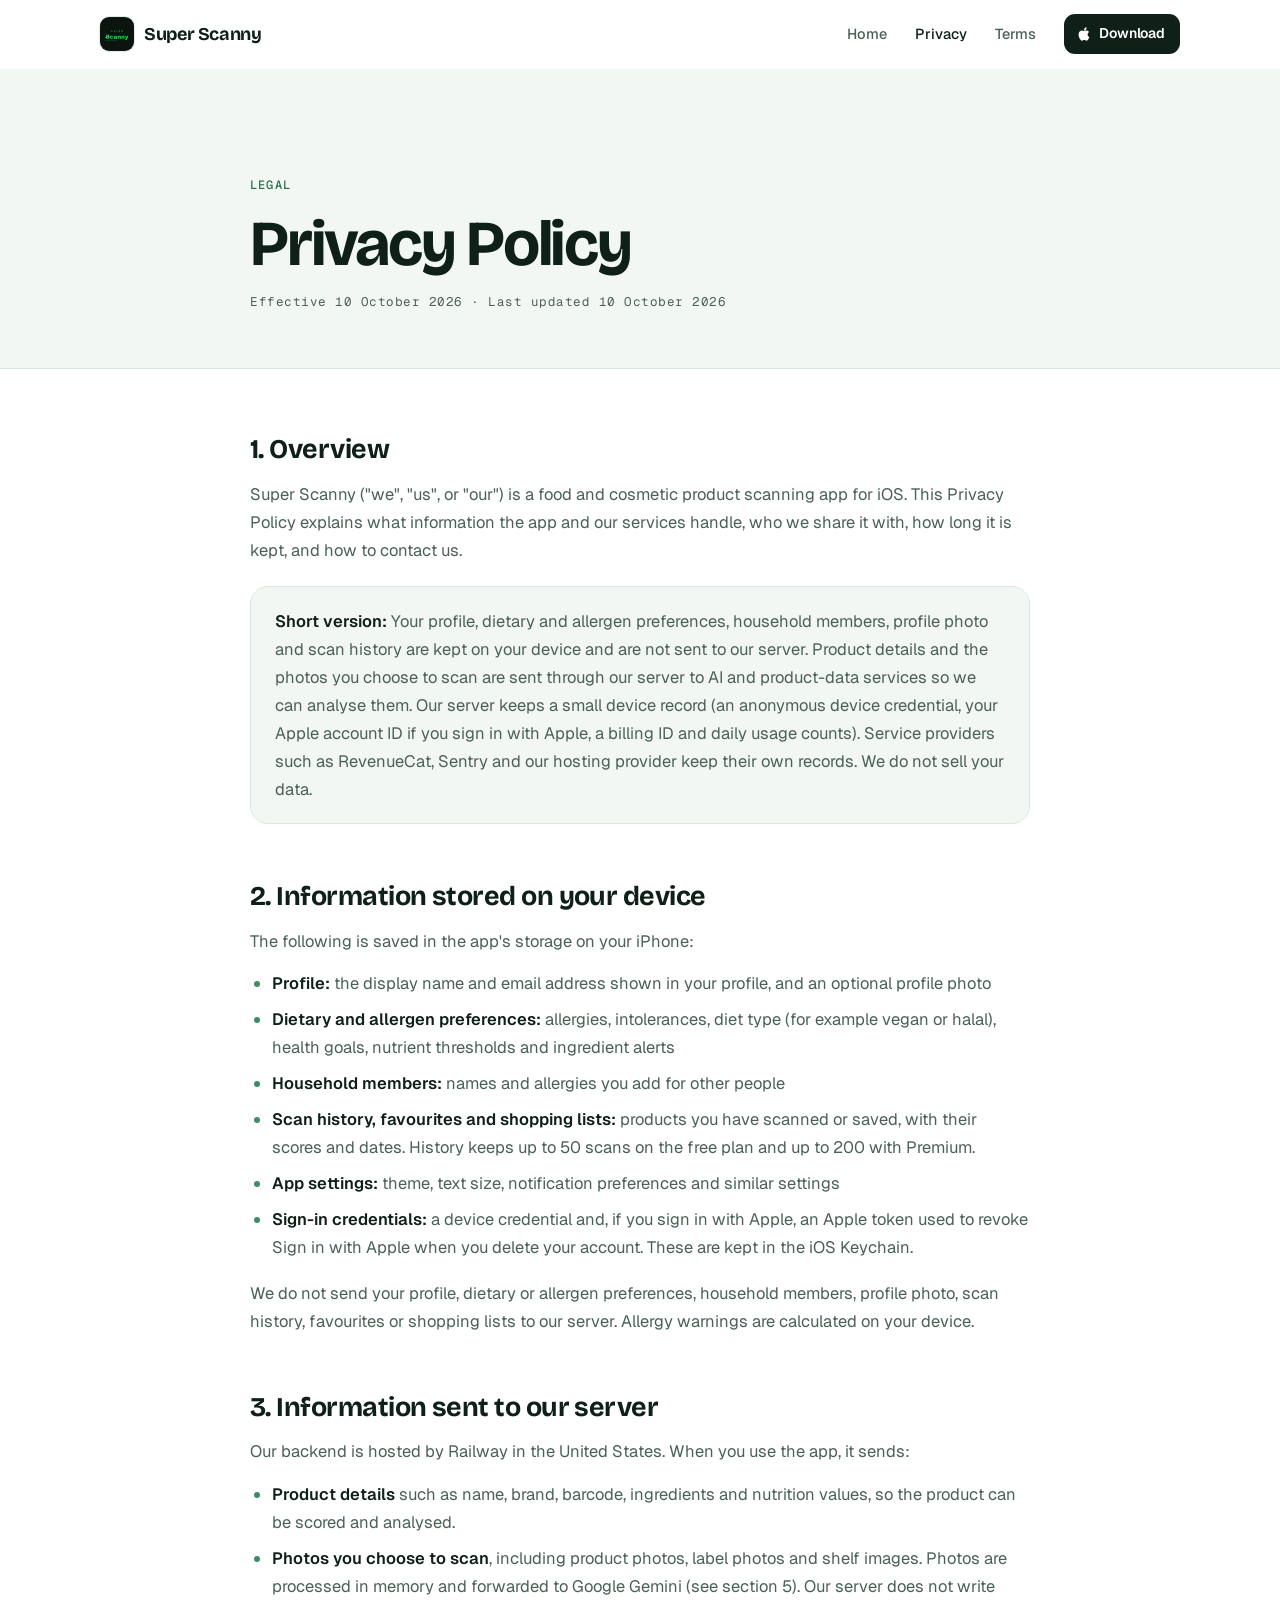
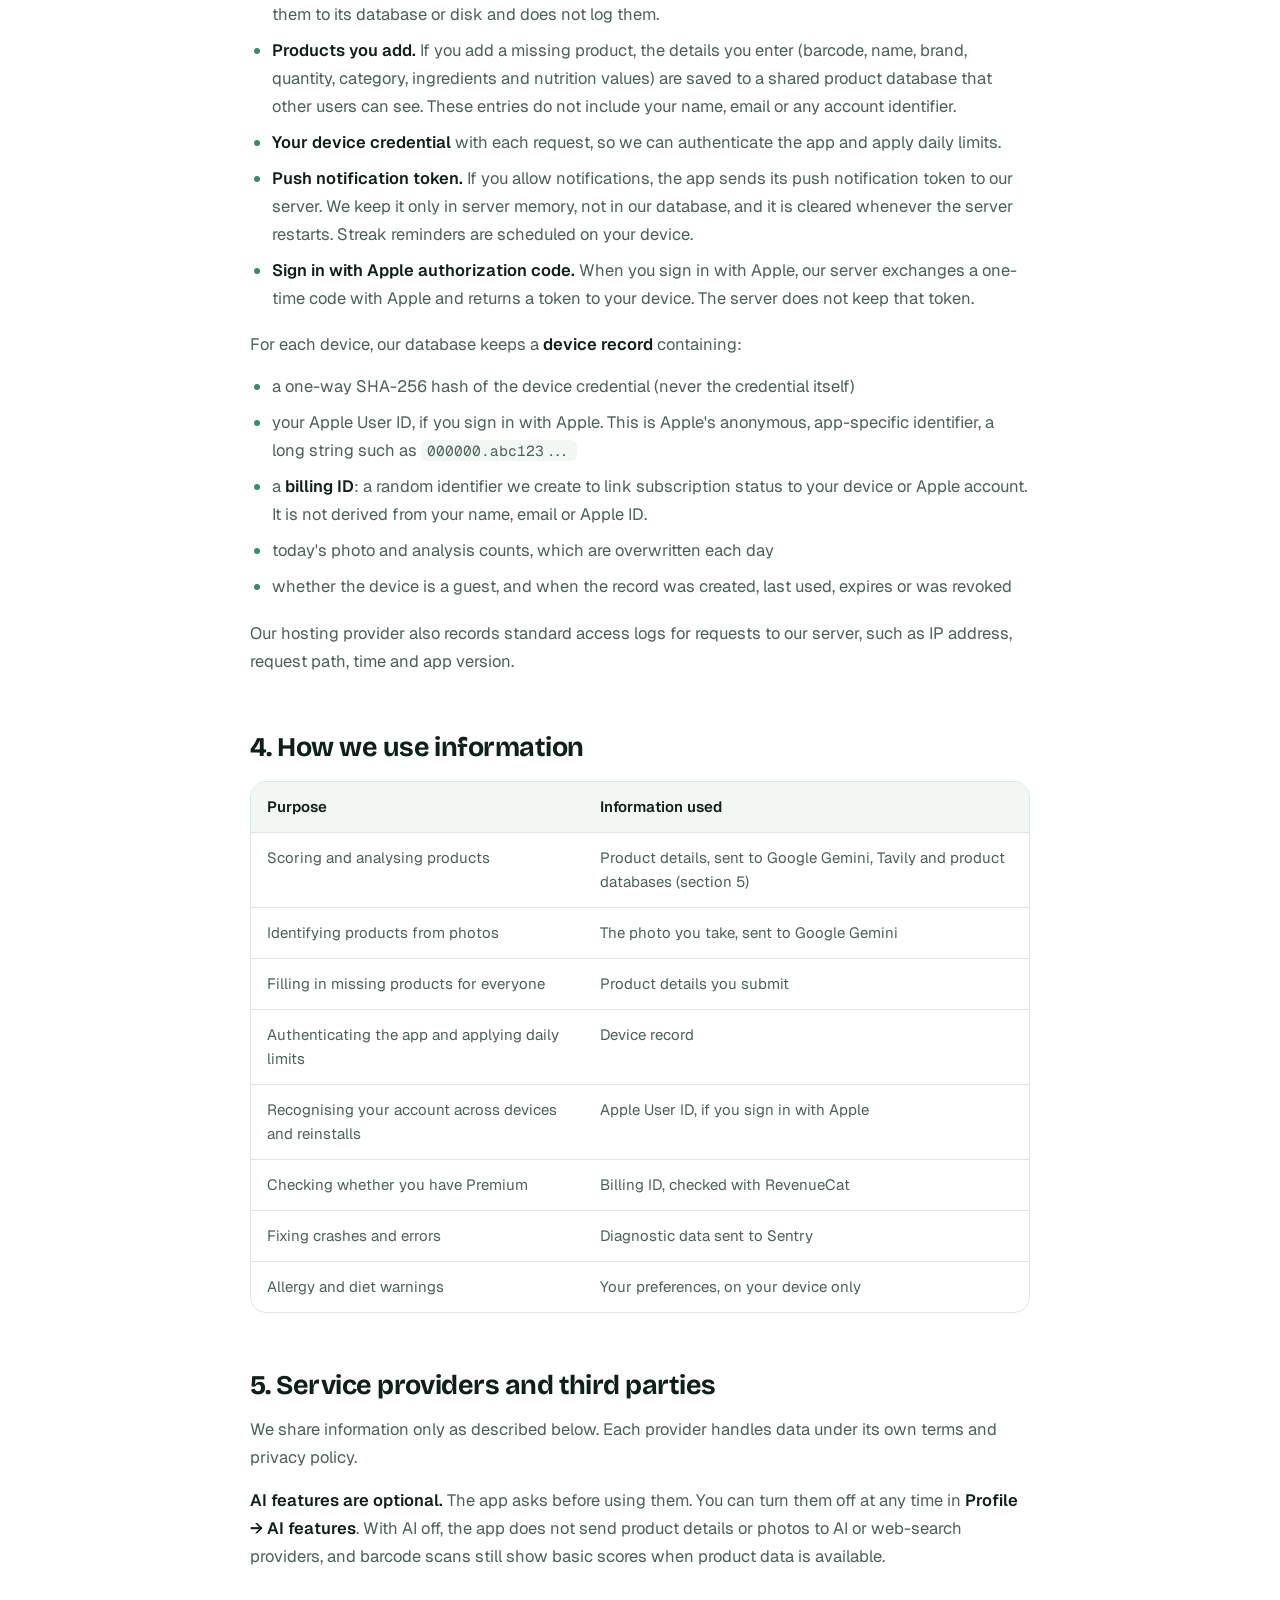
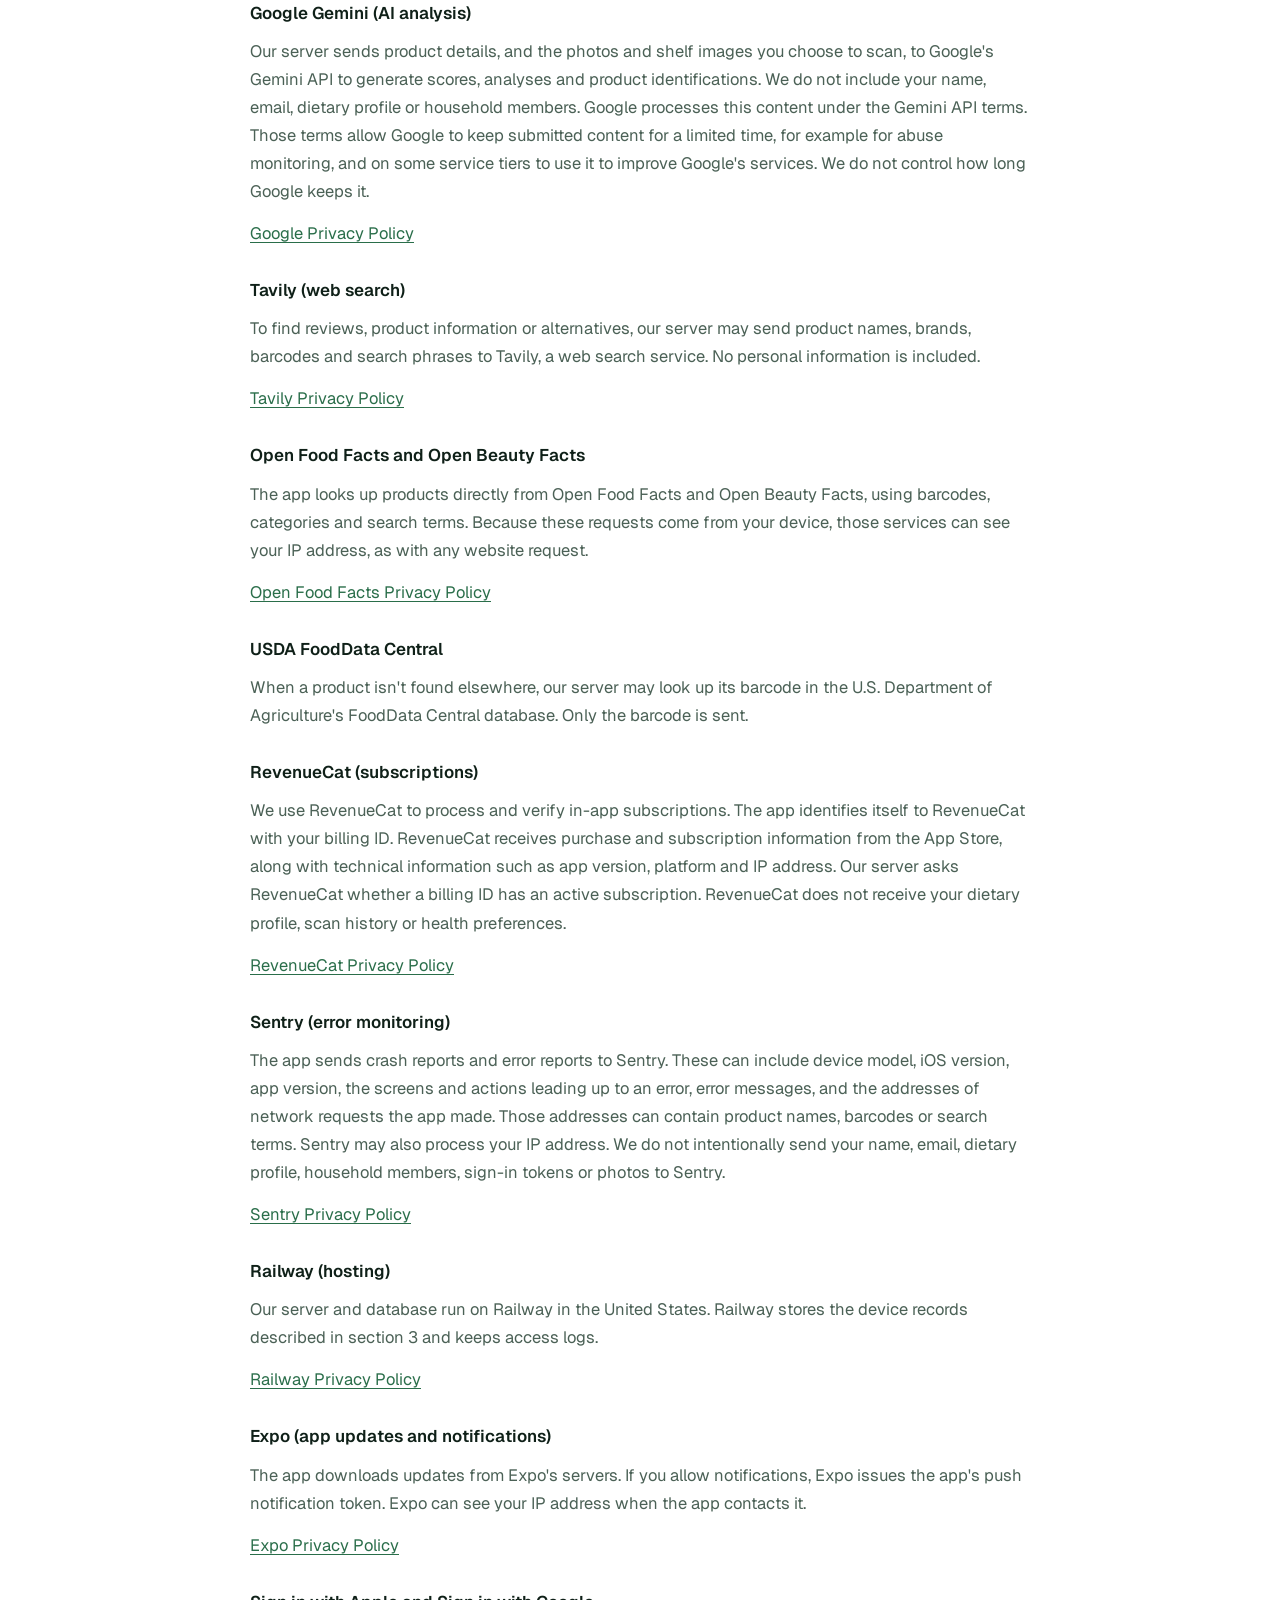
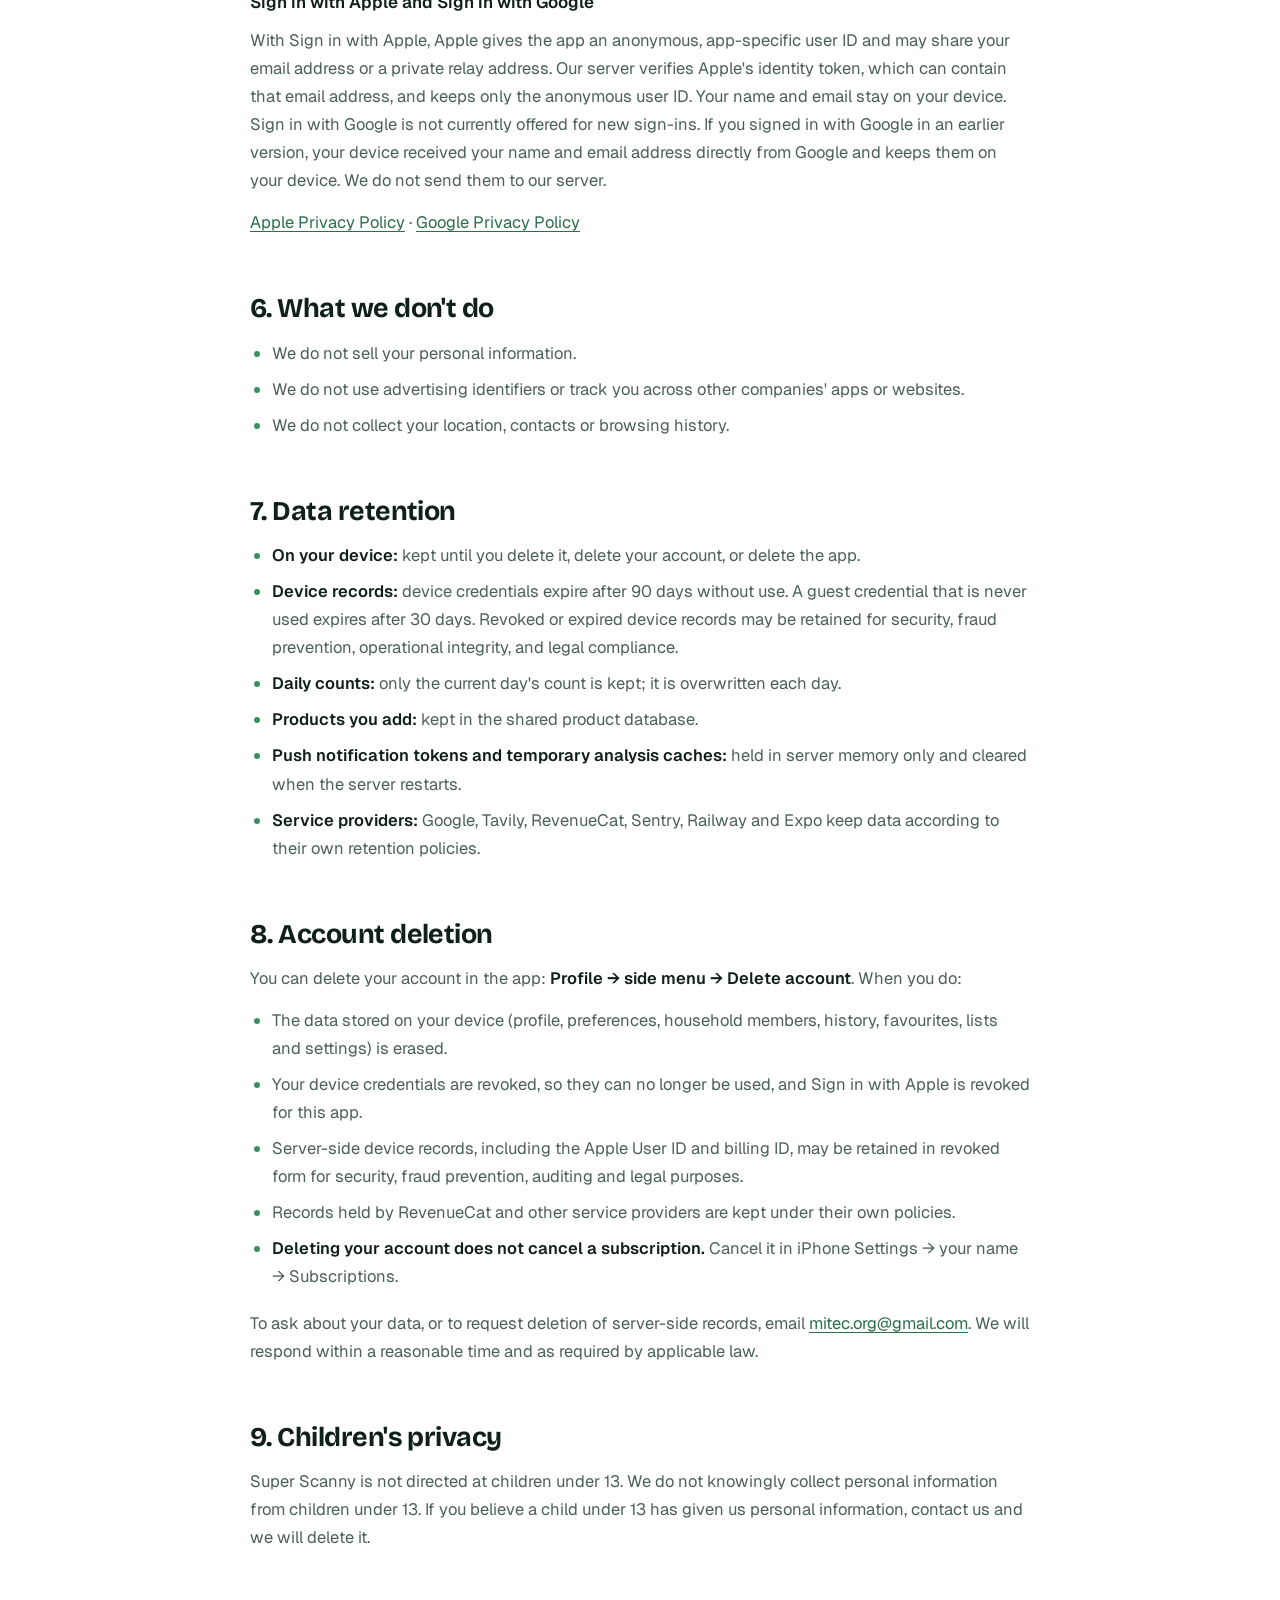
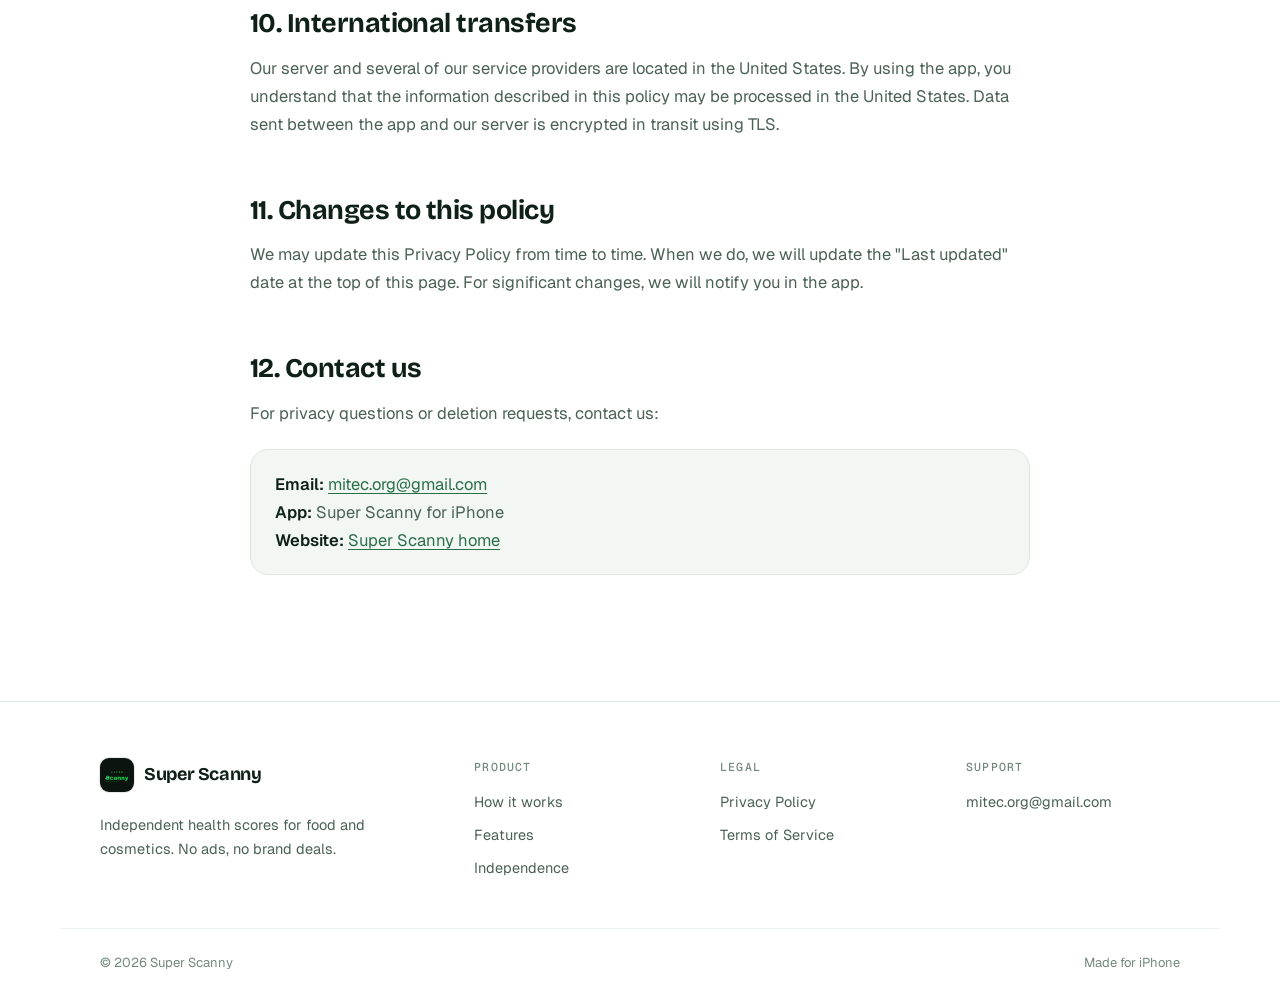
==== commit f6166917: "Correct Privacy Policy: disclose AI providers, product databases, billing ID, diagnostics and actual" ====
--- a/privacy/index.html
+++ b/privacy/index.html
@@ -5,6 +5,9 @@
 <meta name="viewport" content="width=device-width, initial-scale=1, viewport-fit=cover">
 <title>Privacy Policy · Super Scanny</title>
 <meta name="description" content="How Super Scanny collects, uses and protects your information.">
+<link rel="canonical" href="https://superscanny.github.io/privacy/">
+<meta property="og:title" content="Privacy Policy · Super Scanny">
+<meta property="og:url" content="https://superscanny.github.io/privacy/">
 <link rel="icon" href="../icon.png">
 <link rel="preconnect" href="https://fonts.googleapis.com">
 <link rel="preconnect" href="https://fonts.gstatic.com" crossorigin>
@@ -22,7 +25,7 @@
       <a href="../terms/index.html">Terms</a>
     </nav>
     <a class="store sm" href="https://apps.apple.com/app/id6795710707" target="_blank" rel="noopener">
-      <svg viewBox="0 0 24 24" aria-hidden="true"><path d="M18.71 19.5c-.83 1.24-1.71 2.45-3.05 2.47-1.34.03-1.77-.79-3.29-.79-1.53 0-2 .77-3.27.82-1.31.05-2.3-1.32-3.14-2.53C4.25 17 2.94 12.45 4.7 9.39c.87-1.52 2.43-2.48 4.12-2.51 1.28-.02 2.5.87 3.29.87.78 0 2.26-1.07 3.8-.91.65.03 2.47.26 3.64 1.98-.09.06-2.17 1.28-2.15 3.81.03 3.02 2.65 4.03 2.68 4.04-.03.07-.42 1.44-1.38 2.83M13 3.5c.73-.83 1.94-1.46 2.94-1.5.13 1.17-.34 2.35-1.04 3.19-.69.85-1.83 1.51-2.95 1.42-.15-1.15.41-2.35 1.05-3.11z"/></svg>
+      <svg viewBox="0 0 24 24" aria-hidden="true"><path d="M18.71 19.5c-.83 1.24-1.71 2.45-3.050 2.47-1.34.03-1.77-.79-3.29-.79-1.53 0-2 .77-3.27.82-1.31.05-2.3-1.32-3.14-2.53C4.25 17 2.94 12.45 4.7 9.39c.87-1.52 2.43-2.48 4.12-2.51 1.28-.02 2.5.87 3.29.87.78 0 2.26-1.07 3.8-.91.65.03 2.47.26 3.64 1.98-.09.06-2.17 1.28-2.15 3.81.03 3.02 2.65 4.03 2.68 4.04-.03.07-.42 1.44-1.38 2.83M13 3.5c.73-.83 1.94-1.46 2.94-1.5.13 1.17-.34 2.35-1.04 3.19-.69.85-1.83 1.51-2.95 1.42-.15-1.15.41-2.35 1.05-3.11z"/></svg>
       <span><strong>Download</strong></span>
     </a>
   </div>
@@ -38,107 +41,137 @@
 
 <main class="legal">
   <h2>1. Overview</h2>
-  <p>Super Scanny ("we", "us", or "our") is a food and cosmetic product scanning app for iOS. This Privacy Policy explains what information we collect, how we use it, and how we protect it. We collect only what is needed to provide the service.</p>
+  <p>Super Scanny ("we", "us", or "our") is a food and cosmetic product scanning app for iOS. This Privacy Policy explains what information the app and our services handle, who we share it with, how long it is kept, and how to contact us.</p>
   <div class="note">
-    <p><strong>Short version:</strong> Your dietary preferences, scan history, and favourites are stored only on your device. Photos you scan are sent for analysis and are not kept. Our servers store only an anonymous device identifier, your Apple account ID if you sign in with Apple, and daily usage counts. We do not sell your data.</p>
-  </div>
-
-  <h2>2. Information we collect</h2>
-
-  <h3>2a. Stored on your device only</h3>
-  <p>The following information is saved locally in the app using iOS device storage and is never sent to our servers:</p>
-  <ul>
-    <li><strong>Display name</strong>: the name you choose when setting up your profile</li>
-    <li><strong>Email address</strong>: shown in your profile only; not collected or stored by our servers</li>
-    <li><strong>Dietary profile</strong>: your allergies, intolerances, diet type (for example vegan or halal), and health goals</li>
-    <li><strong>Scan history</strong>: the products you have scanned, including product name, barcode, health score, and scan date</li>
-    <li><strong>Favourites</strong>: products you have saved</li>
-    <li><strong>App settings</strong>: theme, text size, notification preferences, and similar settings</li>
-  </ul>
-
-  <h3>2b. Stored on our servers</h3>
-  <p>Our backend (hosted on Railway) stores the following minimal information to provide the service:</p>
-  <ul>
-    <li><strong>Anonymous device token</strong>: a randomly generated identifier stored as a one-way SHA-256 hash. We never store the raw token. It is used to authenticate your requests without identifying you personally.</li>
-    <li><strong>Apple User ID</strong>: if you sign in with Apple, we store Apple's anonymous, app-scoped user identifier (a long opaque string such as <code>000000.abc123...</code>). This lets us recognise your account across reinstalls without exposing your name or email. Apple controls this identifier.</li>
-    <li><strong>Daily scan usage counters</strong>: we count how many scans your device performs each day to enforce daily limits. These counters reset daily and contain no product or personal data.</li>
-    <li><strong>Products you add</strong>: if you add a missing product, the product details you enter (barcode, name, brand, quantity, category, ingredients, and nutrition values) are saved to a shared product database so other users can see them. These entries do not include your name, email, or any account identifier.</li>
-  </ul>
-
-  <h3>2c. Information we do not collect</h3>
-  <ul>
-    <li>Stored photos. Photos you take for a picture, label, or shelf scan pass through our server to Google Gemini for analysis and are not saved on our servers.</li>
-    <li>Location data</li>
-    <li>Contacts or address book</li>
-    <li>Advertising or device identifiers such as IDFA or IDFV</li>
-    <li>Browsing history</li>
-  </ul>
-
-  <h2>3. How we use your information</h2>
+    <p><strong>Short version:</strong> Your profile, dietary and allergen preferences, household members, profile photo and scan history are kept on your device and are not sent to our server. Product details and the photos you choose to scan are sent through our server to AI and product-data services so we can analyse them. Our server keeps a small device record (an anonymous device credential, your Apple account ID if you sign in with Apple, a billing ID and daily usage counts). Service providers such as RevenueCat, Sentry and our hosting provider keep their own records. We do not sell your data.</p>
+  </div>
+
+  <h2>2. Information stored on your device</h2>
+  <p>The following is saved in the app's storage on your iPhone:</p>
+  <ul>
+    <li><strong>Profile:</strong> the display name and email address shown in your profile, and an optional profile photo</li>
+    <li><strong>Dietary and allergen preferences:</strong> allergies, intolerances, diet type (for example vegan or halal), health goals, nutrient thresholds and ingredient alerts</li>
+    <li><strong>Household members:</strong> names and allergies you add for other people</li>
+    <li><strong>Scan history, favourites and shopping lists:</strong> products you have scanned or saved, with their scores and dates. History keeps up to 50 scans on the free plan and up to 200 with Premium.</li>
+    <li><strong>App settings:</strong> theme, text size, notification preferences and similar settings</li>
+    <li><strong>Sign-in credentials:</strong> a device credential and, if you sign in with Apple, an Apple token used to revoke Sign in with Apple when you delete your account. These are kept in the iOS Keychain.</li>
+  </ul>
+  <p>We do not send your profile, dietary or allergen preferences, household members, profile photo, scan history, favourites or shopping lists to our server. Allergy warnings are calculated on your device.</p>
+
+  <h2>3. Information sent to our server</h2>
+  <p>Our backend is hosted by Railway in the United States. When you use the app, it sends:</p>
+  <ul>
+    <li><strong>Product details</strong> such as name, brand, barcode, ingredients and nutrition values, so the product can be scored and analysed.</li>
+    <li><strong>Photos you choose to scan</strong>, including product photos, label photos and shelf images. Photos are processed in memory and forwarded to Google Gemini (see section 5). Our server does not write them to its database or disk and does not log them.</li>
+    <li><strong>Products you add.</strong> If you add a missing product, the details you enter (barcode, name, brand, quantity, category, ingredients and nutrition values) are saved to a shared product database that other users can see. These entries do not include your name, email or any account identifier.</li>
+    <li><strong>Your device credential</strong> with each request, so we can authenticate the app and apply daily limits.</li>
+    <li><strong>Push notification token.</strong> If you allow notifications, the app sends its push notification token to our server. We keep it only in server memory, not in our database, and it is cleared whenever the server restarts. Streak reminders are scheduled on your device.</li>
+    <li><strong>Sign in with Apple authorization code.</strong> When you sign in with Apple, our server exchanges a one-time code with Apple and returns a token to your device. The server does not keep that token.</li>
+  </ul>
+  <p>For each device, our database keeps a <strong>device record</strong> containing:</p>
+  <ul>
+    <li>a one-way SHA-256 hash of the device credential (never the credential itself)</li>
+    <li>your Apple User ID, if you sign in with Apple. This is Apple's anonymous, app-specific identifier, a long string such as <code>000000.abc123...</code></li>
+    <li>a <strong>billing ID</strong>: a random identifier we create to link subscription status to your device or Apple account. It is not derived from your name, email or Apple ID.</li>
+    <li>today's photo and analysis counts, which are overwritten each day</li>
+    <li>whether the device is a guest, and when the record was created, last used, expires or was revoked</li>
+  </ul>
+  <p>Our hosting provider also records standard access logs for requests to our server, such as IP address, request path, time and app version.</p>
+
+  <h2>4. How we use information</h2>
   <div class="table-wrap">
     <table>
-      <tr><th>Purpose</th><th>Data used</th></tr>
-      <tr><td>Providing the scanning and scoring service</td><td>Product details sent to Google Gemini AI (see section 4)</td></tr>
-      <tr><td>Identifying products from photos</td><td>The photo you take, sent to Google Gemini AI and not stored by us</td></tr>
-      <tr><td>Filling in missing products for everyone</td><td>Product details you submit (no personal data)</td></tr>
-      <tr><td>Authenticating your requests</td><td>Hashed device token</td></tr>
-      <tr><td>Recognising your account after a reinstall</td><td>Apple User ID (if you sign in with Apple)</td></tr>
-      <tr><td>Enforcing daily scan limits</td><td>Daily usage counters</td></tr>
-      <tr><td>Crash reporting and error monitoring</td><td>Anonymous crash reports (see section 4, Sentry)</td></tr>
-      <tr><td>Personalising allergy and diet warnings</td><td>Dietary profile (stored on your device only)</td></tr>
+      <tr><th>Purpose</th><th>Information used</th></tr>
+      <tr><td>Scoring and analysing products</td><td>Product details, sent to Google Gemini, Tavily and product databases (section 5)</td></tr>
+      <tr><td>Identifying products from photos</td><td>The photo you take, sent to Google Gemini</td></tr>
+      <tr><td>Filling in missing products for everyone</td><td>Product details you submit</td></tr>
+      <tr><td>Authenticating the app and applying daily limits</td><td>Device record</td></tr>
+      <tr><td>Recognising your account across devices and reinstalls</td><td>Apple User ID, if you sign in with Apple</td></tr>
+      <tr><td>Checking whether you have Premium</td><td>Billing ID, checked with RevenueCat</td></tr>
+      <tr><td>Fixing crashes and errors</td><td>Diagnostic data sent to Sentry</td></tr>
+      <tr><td>Allergy and diet warnings</td><td>Your preferences, on your device only</td></tr>
     </table>
   </div>
 
-  <h2>4. Third-party services</h2>
-  <p>Super Scanny uses the following third-party services. Each has its own privacy policy, linked below.</p>
-
-  <h3>Google Gemini AI</h3>
-  <p>When you scan a product, its details (such as name, ingredients, and nutrition values) are sent through our server to Google's Gemini AI service to generate a health score and analysis. When you use a picture, label, or shelf scan, the photo you take is also sent so Gemini can identify the products in it. <strong>Your name, email, and dietary profile are never included in these requests.</strong> We do not store the photos. Please avoid photographing people or personal documents when scanning.</p>
+  <h2>5. Service providers and third parties</h2>
+  <p>We share information only as described below. Each provider handles data under its own terms and privacy policy.</p>
+
+  <p><strong>AI features are optional.</strong> The app asks before using them. You can turn them off at any time in <strong>Profile → AI features</strong>. With AI off, the app does not send product details or photos to AI or web-search providers, and barcode scans still show basic scores when product data is available.</p>
+
+  <h3>Google Gemini (AI analysis)</h3>
+  <p>Our server sends product details, and the photos and shelf images you choose to scan, to Google's Gemini API to generate scores, analyses and product identifications. We do not include your name, email, dietary profile or household members. Google processes this content under the Gemini API terms. Those terms allow Google to keep submitted content for a limited time, for example for abuse monitoring, and on some service tiers to use it to improve Google's services. We do not control how long Google keeps it.</p>
   <p><a href="https://policies.google.com/privacy" target="_blank" rel="noopener">Google Privacy Policy</a></p>
 
-  <h3>Sign in with Apple</h3>
-  <p>If you sign in with Apple, Apple authenticates you and provides an anonymous, app-scoped user identifier. Apple may share a private relay email address. We do not receive your real email unless you choose to share it. Apple's privacy practices govern this flow.</p>
-  <p><a href="https://www.apple.com/legal/privacy/" target="_blank" rel="noopener">Apple Privacy Policy</a></p>
-
-  <h3>Sign in with Google</h3>
-  <p>If you sign in with Google, we receive your display name and email address to create your in-app profile. This information is stored on your device only. We do not send it to our servers.</p>
-  <p><a href="https://policies.google.com/privacy" target="_blank" rel="noopener">Google Privacy Policy</a></p>
-
-  <h3>RevenueCat</h3>
-  <p>We use RevenueCat to manage in-app subscriptions and purchases. RevenueCat may collect your device identifier and purchase history to verify your subscription status. RevenueCat does not receive your dietary profile, scan history, or personal health data.</p>
+  <h3>Tavily (web search)</h3>
+  <p>To find reviews, product information or alternatives, our server may send product names, brands, barcodes and search phrases to Tavily, a web search service. No personal information is included.</p>
+  <p><a href="https://tavily.com/privacy" target="_blank" rel="noopener">Tavily Privacy Policy</a></p>
+
+  <h3>Open Food Facts and Open Beauty Facts</h3>
+  <p>The app looks up products directly from Open Food Facts and Open Beauty Facts, using barcodes, categories and search terms. Because these requests come from your device, those services can see your IP address, as with any website request.</p>
+  <p><a href="https://world.openfoodfacts.org/privacy" target="_blank" rel="noopener">Open Food Facts Privacy Policy</a></p>
+
+  <h3>USDA FoodData Central</h3>
+  <p>When a product isn't found elsewhere, our server may look up its barcode in the U.S. Department of Agriculture's FoodData Central database. Only the barcode is sent.</p>
+
+  <h3>RevenueCat (subscriptions)</h3>
+  <p>We use RevenueCat to process and verify in-app subscriptions. The app identifies itself to RevenueCat with your billing ID. RevenueCat receives purchase and subscription information from the App Store, along with technical information such as app version, platform and IP address. Our server asks RevenueCat whether a billing ID has an active subscription. RevenueCat does not receive your dietary profile, scan history or health preferences.</p>
   <p><a href="https://www.revenuecat.com/privacy" target="_blank" rel="noopener">RevenueCat Privacy Policy</a></p>
 
-  <h3>Railway</h3>
-  <p>Our backend API and PostgreSQL database are hosted on Railway. All data stored on Railway is described in section 2b. Railway's infrastructure is located in the United States.</p>
+  <h3>Sentry (error monitoring)</h3>
+  <p>The app sends crash reports and error reports to Sentry. These can include device model, iOS version, app version, the screens and actions leading up to an error, error messages, and the addresses of network requests the app made. Those addresses can contain product names, barcodes or search terms. Sentry may also process your IP address. We do not intentionally send your name, email, dietary profile, household members, sign-in tokens or photos to Sentry.</p>
+  <p><a href="https://sentry.io/privacy/" target="_blank" rel="noopener">Sentry Privacy Policy</a></p>
+
+  <h3>Railway (hosting)</h3>
+  <p>Our server and database run on Railway in the United States. Railway stores the device records described in section 3 and keeps access logs.</p>
   <p><a href="https://railway.com/legal/privacy" target="_blank" rel="noopener">Railway Privacy Policy</a></p>
 
-  <h3>Sentry</h3>
-  <p>We use Sentry to capture anonymised crash reports and error logs. Sentry does not receive your name, email, dietary profile, scan history, or product data. Crash reports contain only technical information such as iOS version, app version, and stack traces.</p>
-  <p><a href="https://sentry.io/privacy/" target="_blank" rel="noopener">Sentry Privacy Policy</a></p>
-
-  <h2>5. Data retention</h2>
-  <ul>
-    <li><strong>Device tokens</strong> expire automatically after 90 days of inactivity (30 days for guest accounts). Expired tokens are permanently deleted from our database.</li>
-    <li><strong>Apple User IDs</strong> are kept while your account is active and deleted when you delete your account (see section 6).</li>
-    <li><strong>Daily scan counters</strong> reset every 24 hours. Historical counters are not kept.</li>
-    <li><strong>On-device data</strong> is kept until you delete the app or delete your account.</li>
-  </ul>
-
-  <h2>6. Your rights and account deletion</h2>
-  <p>You can delete your account at any time from within the app: <strong>Profile → side menu → Delete account</strong>.</p>
-  <p>Deleting your account permanently removes your Apple User ID and device token from our servers. On-device data (scan history, dietary profile, favourites) is also erased from your device. This cannot be undone.</p>
-  <p>To request manual deletion or to ask about your data, email <a href="mailto:mitec.org@gmail.com">mitec.org@gmail.com</a>.</p>
-
-  <h2>7. Children's privacy</h2>
-  <p>Super Scanny is not directed at children under 13. We do not knowingly collect personal information from children under 13. If you believe a child under 13 has given us personal information, contact us and we will delete it promptly.</p>
-
-  <h2>8. Data transfers</h2>
-  <p>Our servers are located in the United States (Railway infrastructure). By using the app, you consent to your device token and, if applicable, your Apple User ID being processed in the United States. We protect this data in transit using TLS encryption.</p>
-
-  <h2>9. Changes to this policy</h2>
-  <p>We may update this Privacy Policy from time to time. When we do, we will update the "Last updated" date at the top of this page. For significant changes, we will notify you in the app. Continuing to use the app after a change means you accept the updated policy.</p>
-
-  <h2>10. Contact us</h2>
+  <h3>Expo (app updates and notifications)</h3>
+  <p>The app downloads updates from Expo's servers. If you allow notifications, Expo issues the app's push notification token. Expo can see your IP address when the app contacts it.</p>
+  <p><a href="https://expo.dev/privacy" target="_blank" rel="noopener">Expo Privacy Policy</a></p>
+
+  <h3>Sign in with Apple and Sign in with Google</h3>
+  <p>With Sign in with Apple, Apple gives the app an anonymous, app-specific user ID and may share your email address or a private relay address. Our server verifies Apple's identity token, which can contain that email address, and keeps only the anonymous user ID. Your name and email stay on your device. Sign in with Google is not currently offered for new sign-ins. If you signed in with Google in an earlier version, your device received your name and email address directly from Google and keeps them on your device. We do not send them to our server.</p>
+  <p><a href="https://www.apple.com/legal/privacy/" target="_blank" rel="noopener">Apple Privacy Policy</a> · <a href="https://policies.google.com/privacy" target="_blank" rel="noopener">Google Privacy Policy</a></p>
+
+  <h2>6. What we don't do</h2>
+  <ul>
+    <li>We do not sell your personal information.</li>
+    <li>We do not use advertising identifiers or track you across other companies' apps or websites.</li>
+    <li>We do not collect your location, contacts or browsing history.</li>
+  </ul>
+
+  <h2>7. Data retention</h2>
+  <ul>
+    <li><strong>On your device:</strong> kept until you delete it, delete your account, or delete the app.</li>
+    <li><strong>Device records:</strong> device credentials expire after 90 days without use. A guest credential that is never used expires after 30 days. Revoked or expired device records may be retained for security, fraud prevention, operational integrity, and legal compliance.</li>
+    <li><strong>Daily counts:</strong> only the current day's count is kept; it is overwritten each day.</li>
+    <li><strong>Products you add:</strong> kept in the shared product database.</li>
+    <li><strong>Push notification tokens and temporary analysis caches:</strong> held in server memory only and cleared when the server restarts.</li>
+    <li><strong>Service providers:</strong> Google, Tavily, RevenueCat, Sentry, Railway and Expo keep data according to their own retention policies.</li>
+  </ul>
+
+  <h2>8. Account deletion</h2>
+  <p>You can delete your account in the app: <strong>Profile → side menu → Delete account</strong>. When you do:</p>
+  <ul>
+    <li>The data stored on your device (profile, preferences, household members, history, favourites, lists and settings) is erased.</li>
+    <li>Your device credentials are revoked, so they can no longer be used, and Sign in with Apple is revoked for this app.</li>
+    <li>Server-side device records, including the Apple User ID and billing ID, may be retained in revoked form for security, fraud prevention, auditing and legal purposes.</li>
+    <li>Records held by RevenueCat and other service providers are kept under their own policies.</li>
+    <li><strong>Deleting your account does not cancel a subscription.</strong> Cancel it in iPhone Settings → your name → Subscriptions.</li>
+  </ul>
+  <p>To ask about your data, or to request deletion of server-side records, email <a href="mailto:mitec.org@gmail.com">mitec.org@gmail.com</a>. We will respond within a reasonable time and as required by applicable law.</p>
+
+  <h2>9. Children's privacy</h2>
+  <p>Super Scanny is not directed at children under 13. We do not knowingly collect personal information from children under 13. If you believe a child under 13 has given us personal information, contact us and we will delete it.</p>
+
+  <h2>10. International transfers</h2>
+  <p>Our server and several of our service providers are located in the United States. By using the app, you understand that the information described in this policy may be processed in the United States. Data sent between the app and our server is encrypted in transit using TLS.</p>
+
+  <h2>11. Changes to this policy</h2>
+  <p>We may update this Privacy Policy from time to time. When we do, we will update the "Last updated" date at the top of this page. For significant changes, we will notify you in the app.</p>
+
+  <h2>12. Contact us</h2>
+  <p>For privacy questions or deletion requests, contact us:</p>
   <div class="note">
     <p><strong>Email:</strong> <a href="mailto:mitec.org@gmail.com">mitec.org@gmail.com</a><br>
     <strong>App:</strong> Super Scanny for iPhone<br>
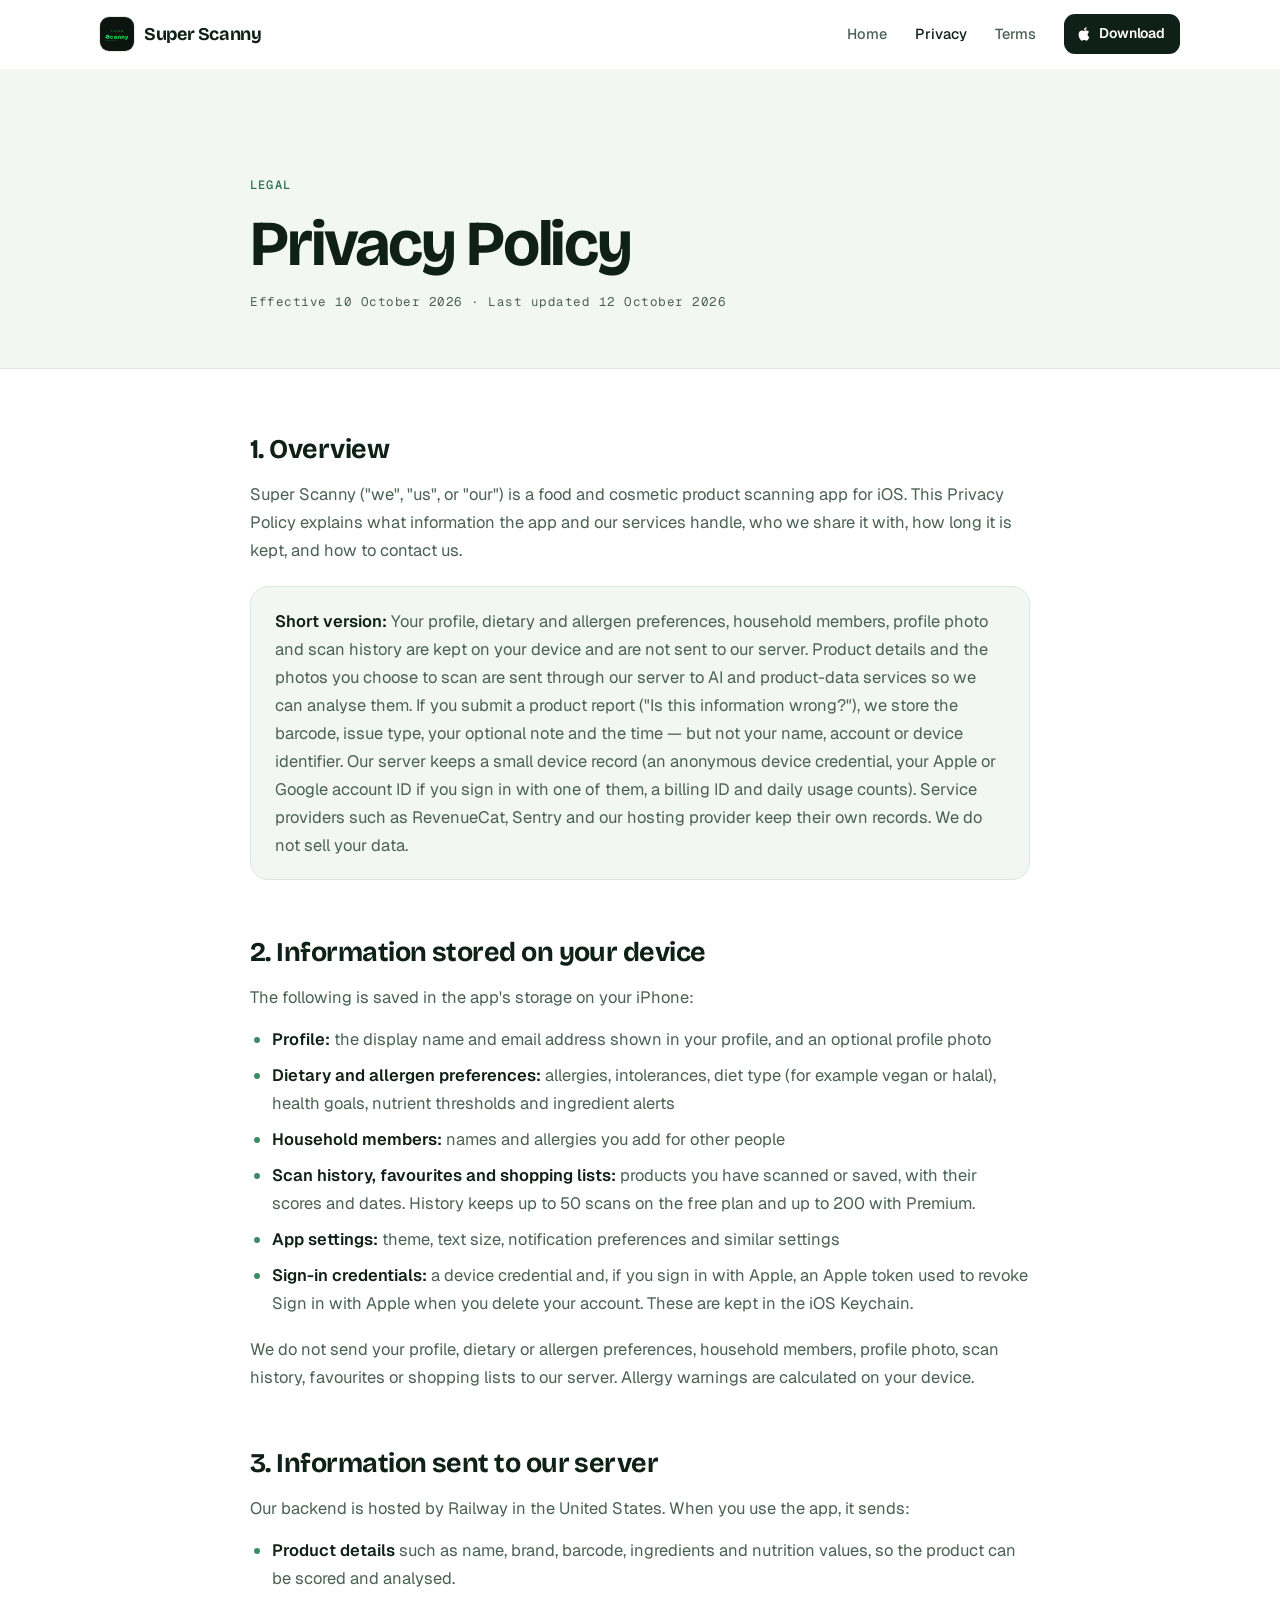
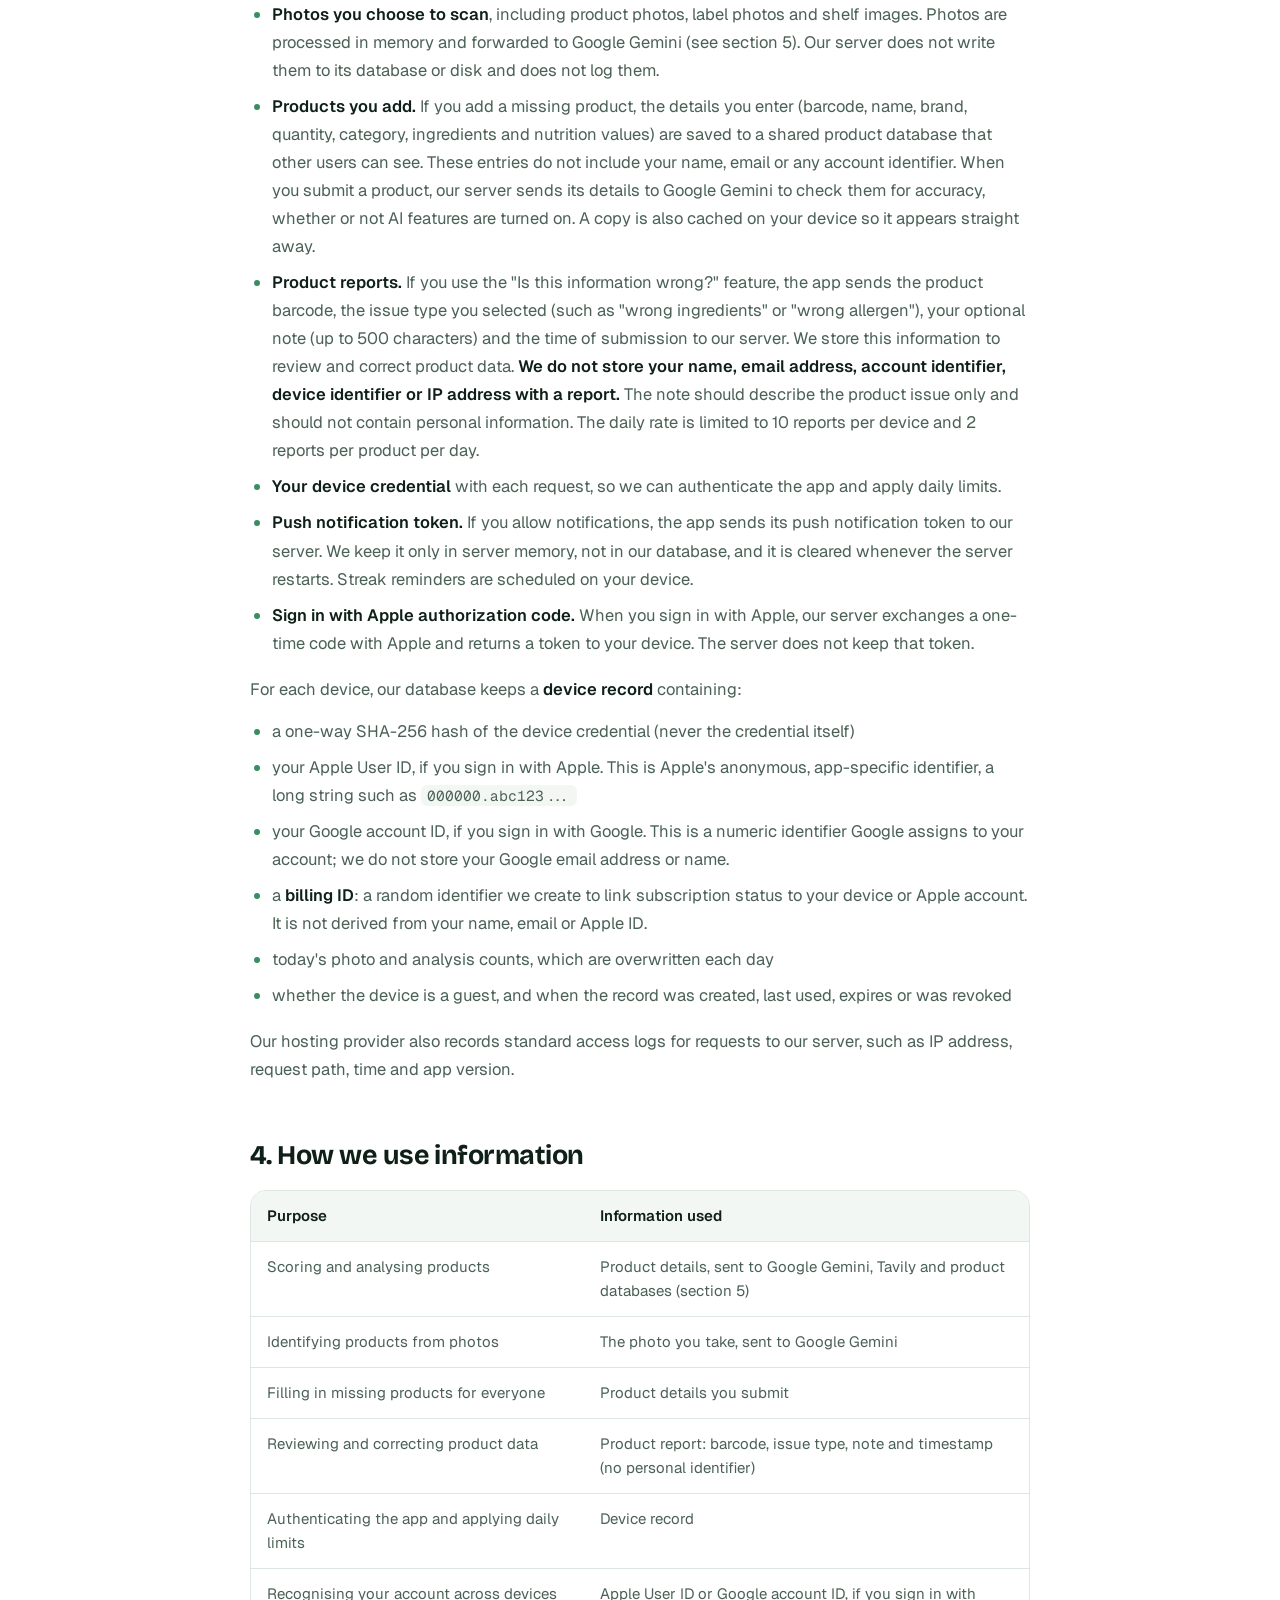
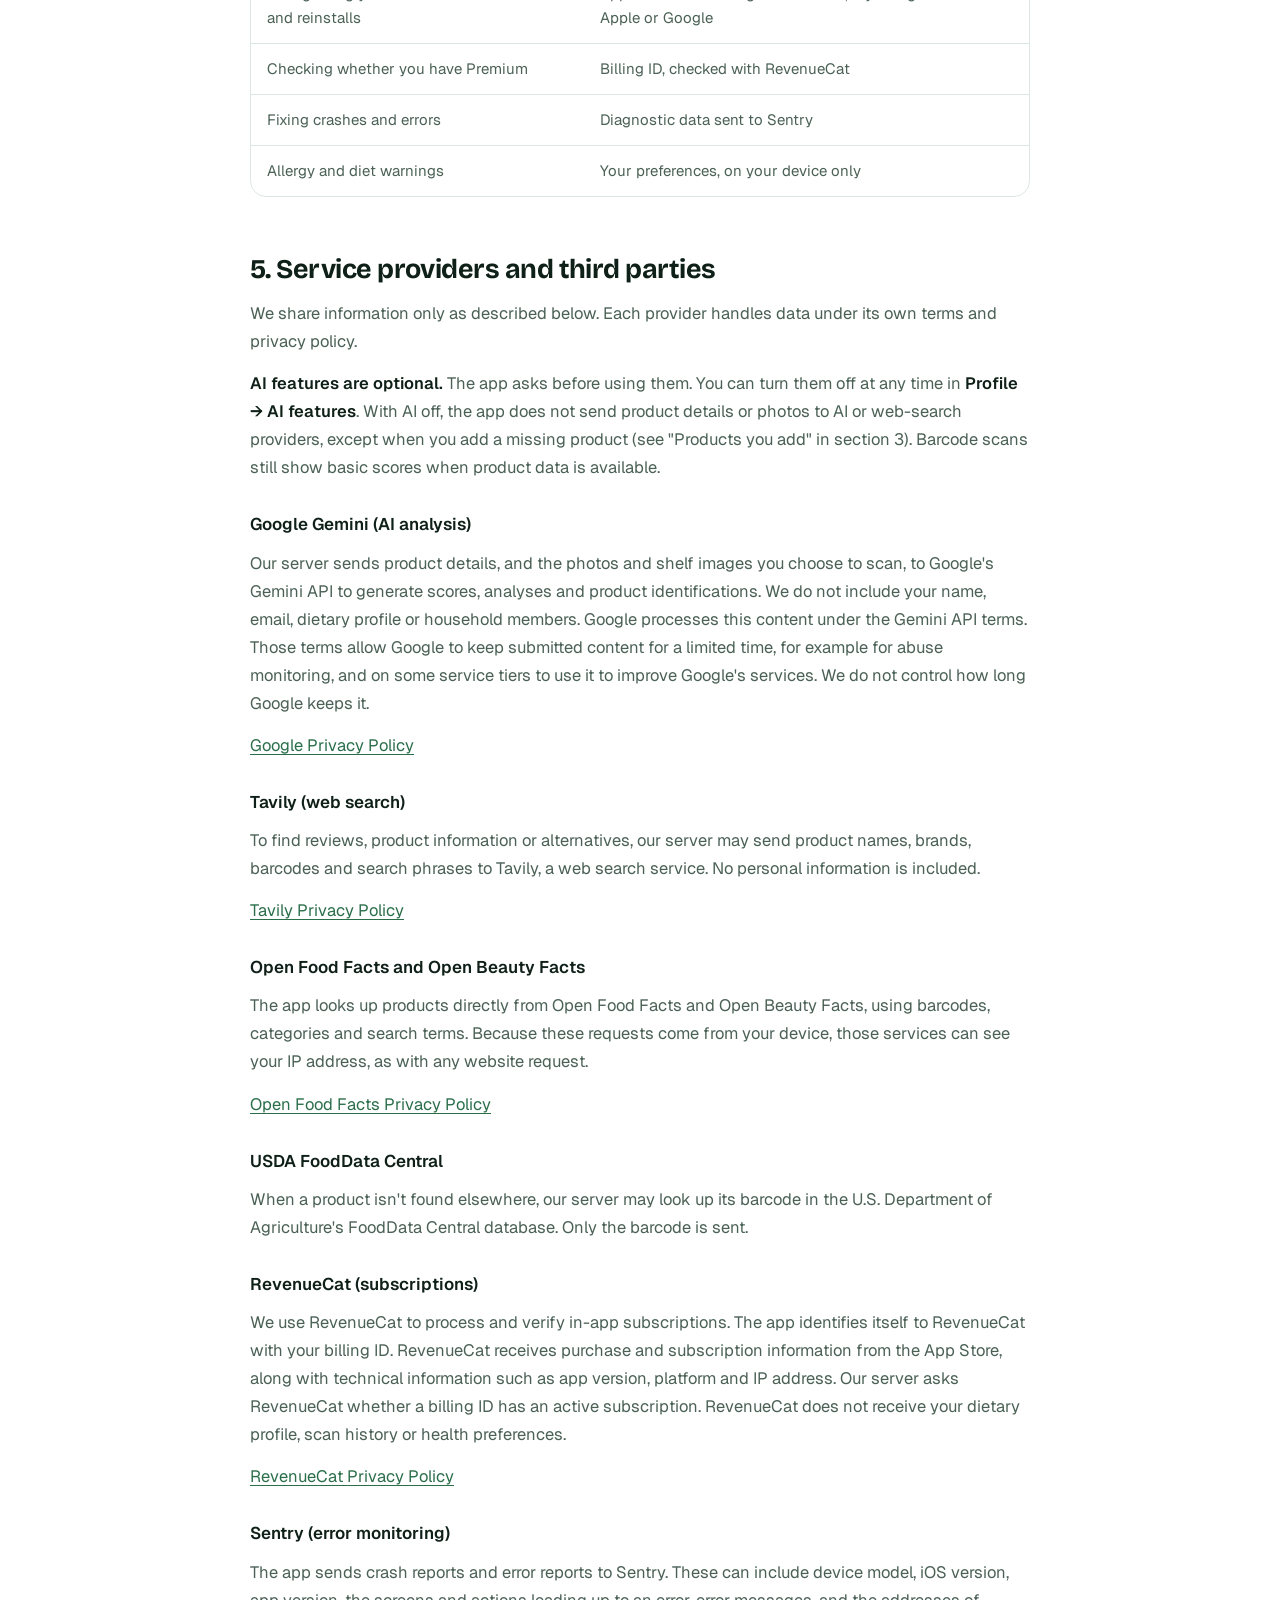
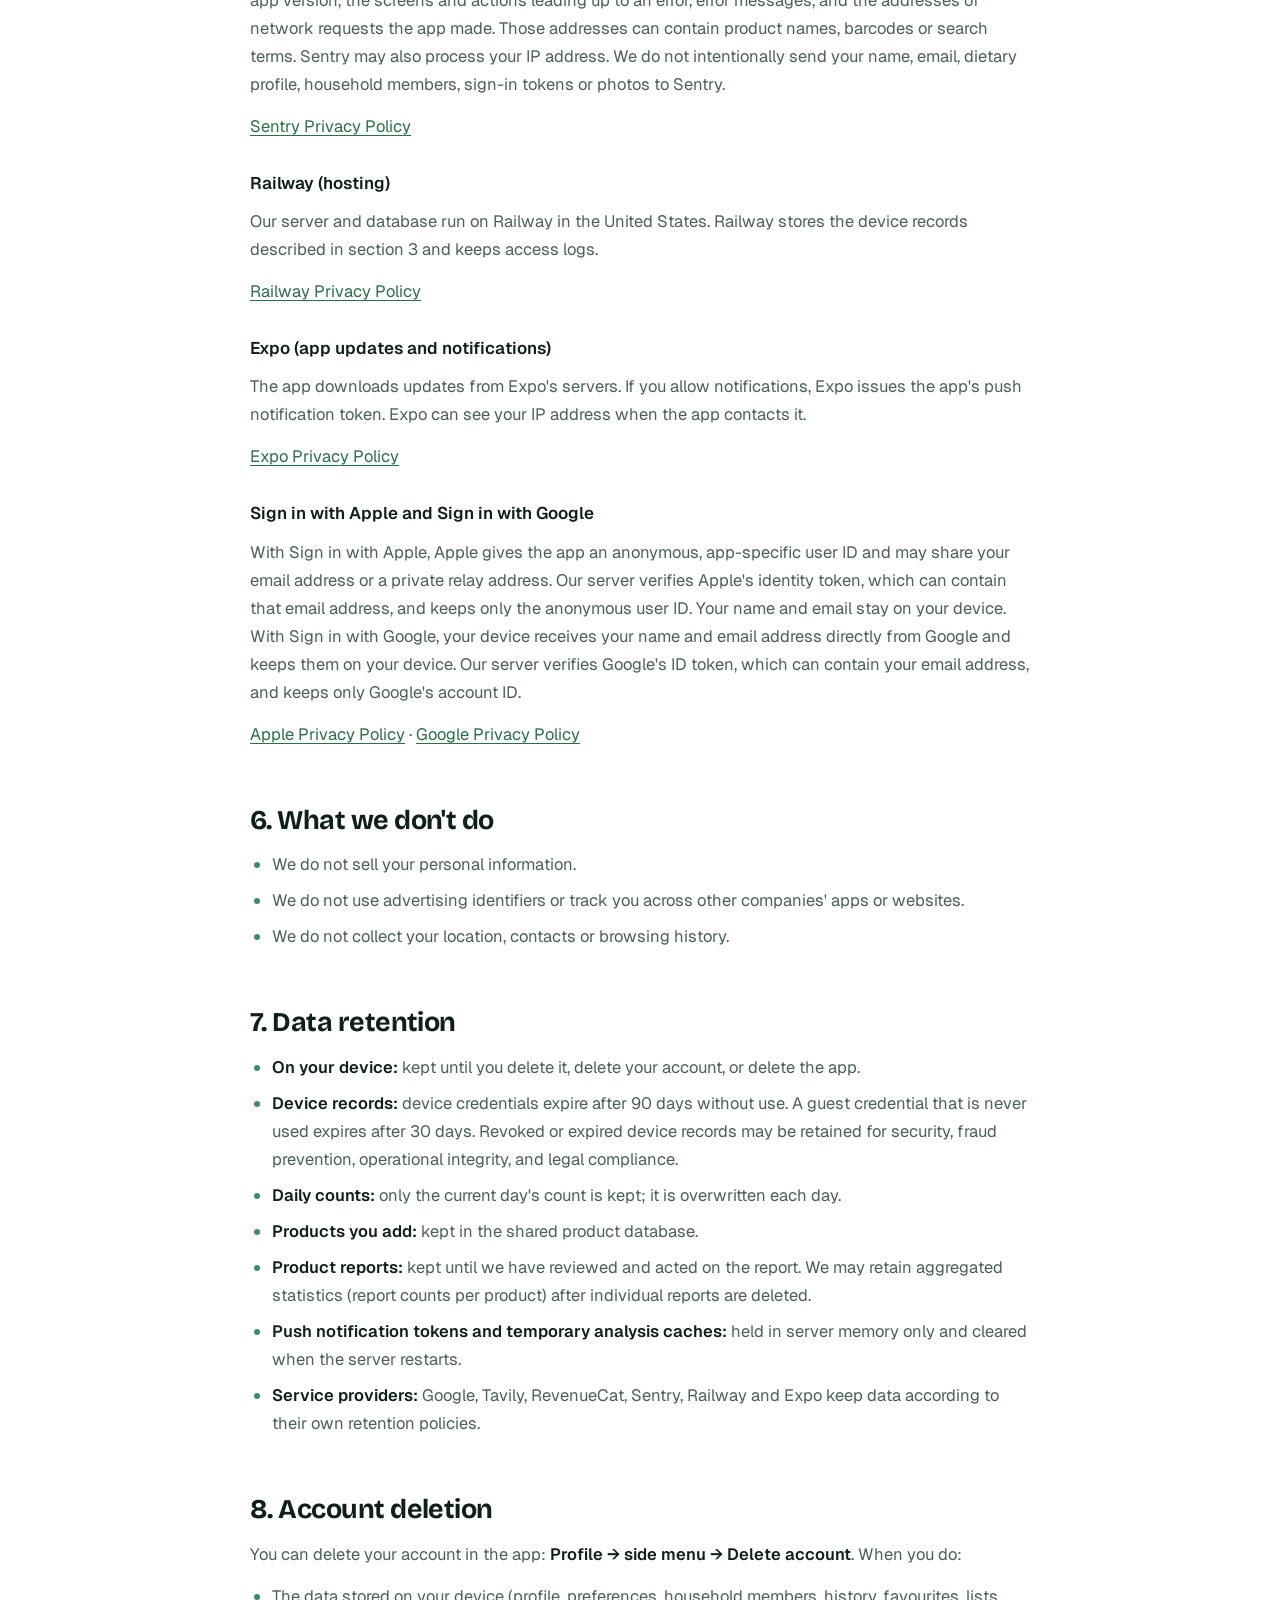
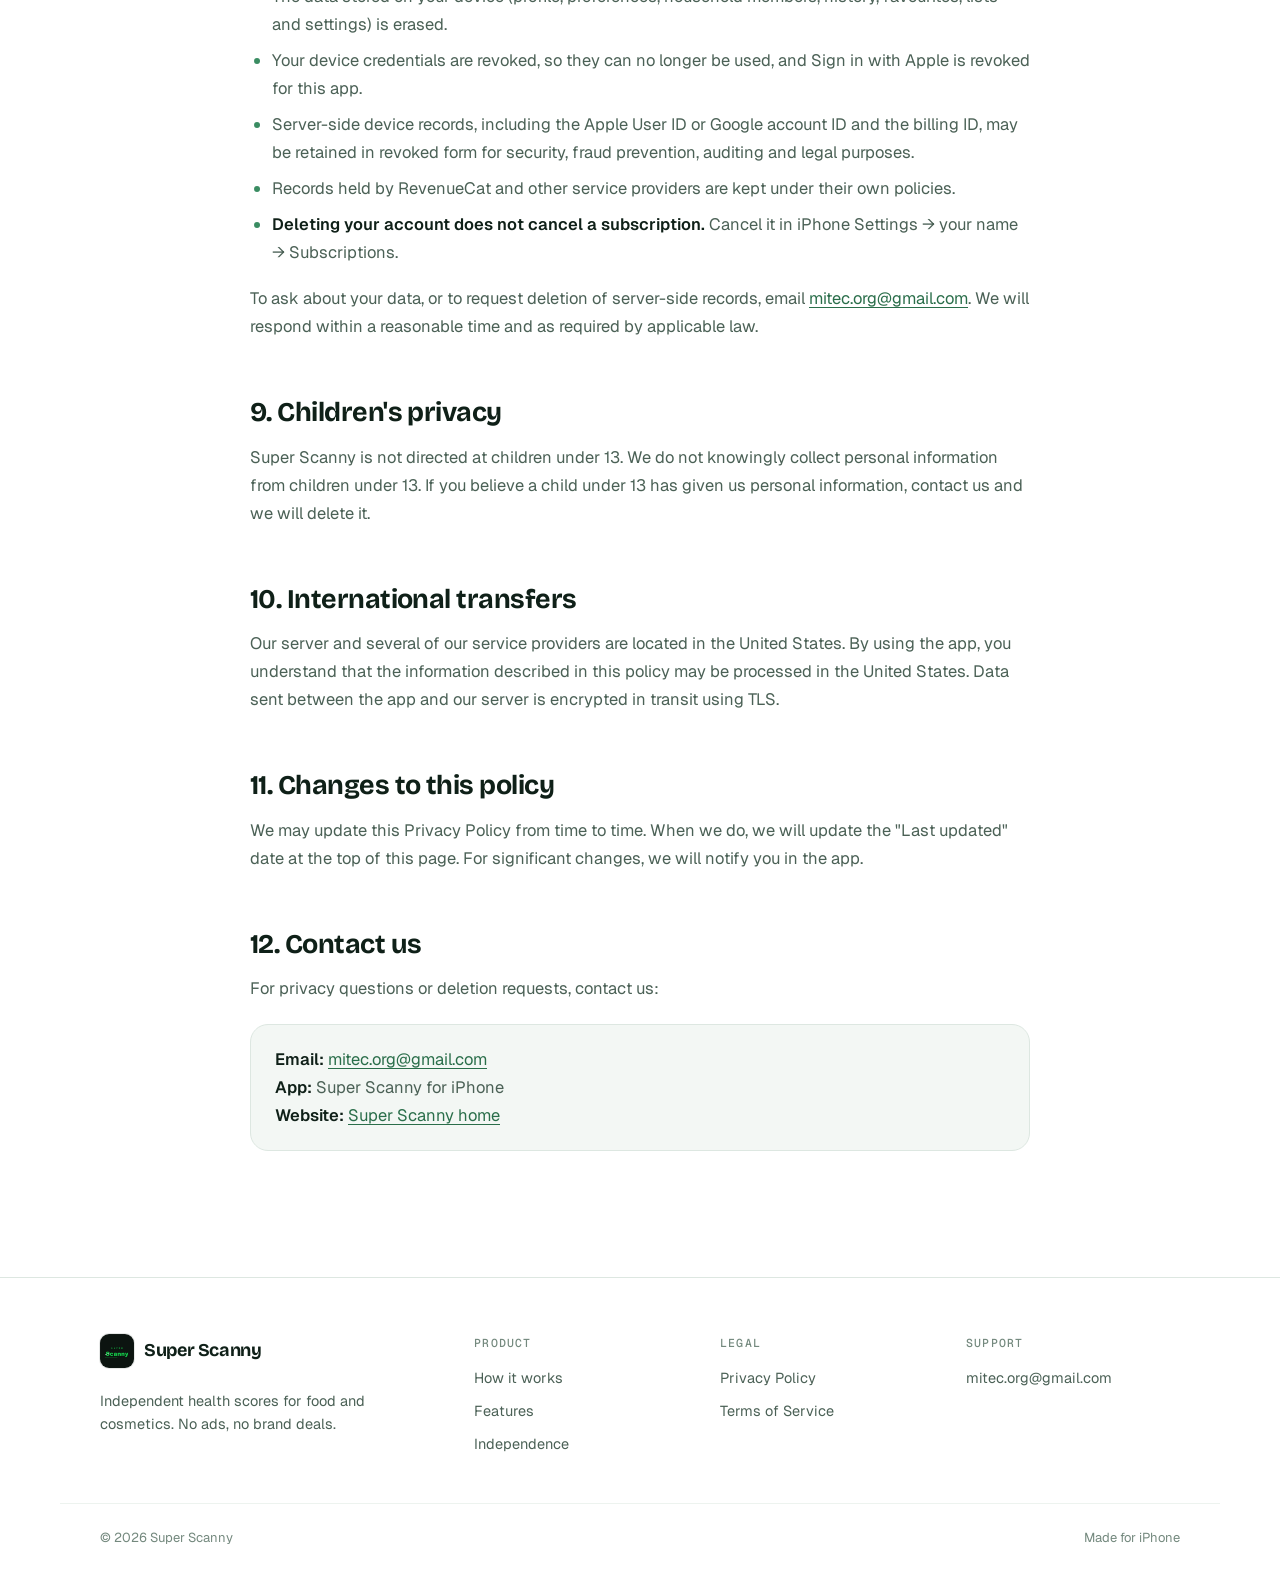
==== commit a5acc18e: "Privacy Policy: add product reports section (v1.0.0 launch) Add product reports to section 3 (Inform" ====
--- a/privacy/index.html
+++ b/privacy/index.html
@@ -35,7 +35,7 @@
   <div class="wrap">
     <span class="eyebrow">Legal</span>
     <h1 class="h-display">Privacy Policy</h1>
-    <p>Effective 10 October 2026 · Last updated 10 October 2026</p>
+    <p>Effective 10 October 2026 · Last updated 12 October 2026</p>
   </div>
 </div>
 
@@ -43,7 +43,7 @@
   <h2>1. Overview</h2>
   <p>Super Scanny ("we", "us", or "our") is a food and cosmetic product scanning app for iOS. This Privacy Policy explains what information the app and our services handle, who we share it with, how long it is kept, and how to contact us.</p>
   <div class="note">
-    <p><strong>Short version:</strong> Your profile, dietary and allergen preferences, household members, profile photo and scan history are kept on your device and are not sent to our server. Product details and the photos you choose to scan are sent through our server to AI and product-data services so we can analyse them. Our server keeps a small device record (an anonymous device credential, your Apple account ID if you sign in with Apple, a billing ID and daily usage counts). Service providers such as RevenueCat, Sentry and our hosting provider keep their own records. We do not sell your data.</p>
+    <p><strong>Short version:</strong> Your profile, dietary and allergen preferences, household members, profile photo and scan history are kept on your device and are not sent to our server. Product details and the photos you choose to scan are sent through our server to AI and product-data services so we can analyse them. If you submit a product report ("Is this information wrong?"), we store the barcode, issue type, your optional note and the time — but not your name, account or device identifier. Our server keeps a small device record (an anonymous device credential, your Apple or Google account ID if you sign in with one of them, a billing ID and daily usage counts). Service providers such as RevenueCat, Sentry and our hosting provider keep their own records. We do not sell your data.</p>
   </div>
 
   <h2>2. Information stored on your device</h2>
@@ -63,7 +63,8 @@
   <ul>
     <li><strong>Product details</strong> such as name, brand, barcode, ingredients and nutrition values, so the product can be scored and analysed.</li>
     <li><strong>Photos you choose to scan</strong>, including product photos, label photos and shelf images. Photos are processed in memory and forwarded to Google Gemini (see section 5). Our server does not write them to its database or disk and does not log them.</li>
-    <li><strong>Products you add.</strong> If you add a missing product, the details you enter (barcode, name, brand, quantity, category, ingredients and nutrition values) are saved to a shared product database that other users can see. These entries do not include your name, email or any account identifier.</li>
+    <li><strong>Products you add.</strong> If you add a missing product, the details you enter (barcode, name, brand, quantity, category, ingredients and nutrition values) are saved to a shared product database that other users can see. These entries do not include your name, email or any account identifier. When you submit a product, our server sends its details to Google Gemini to check them for accuracy, whether or not AI features are turned on. A copy is also cached on your device so it appears straight away.</li>
+    <li><strong>Product reports.</strong> If you use the "Is this information wrong?" feature, the app sends the product barcode, the issue type you selected (such as "wrong ingredients" or "wrong allergen"), your optional note (up to 500 characters) and the time of submission to our server. We store this information to review and correct product data. <strong>We do not store your name, email address, account identifier, device identifier or IP address with a report.</strong> The note should describe the product issue only and should not contain personal information. The daily rate is limited to 10 reports per device and 2 reports per product per day.</li>
     <li><strong>Your device credential</strong> with each request, so we can authenticate the app and apply daily limits.</li>
     <li><strong>Push notification token.</strong> If you allow notifications, the app sends its push notification token to our server. We keep it only in server memory, not in our database, and it is cleared whenever the server restarts. Streak reminders are scheduled on your device.</li>
     <li><strong>Sign in with Apple authorization code.</strong> When you sign in with Apple, our server exchanges a one-time code with Apple and returns a token to your device. The server does not keep that token.</li>
@@ -72,6 +73,7 @@
   <ul>
     <li>a one-way SHA-256 hash of the device credential (never the credential itself)</li>
     <li>your Apple User ID, if you sign in with Apple. This is Apple's anonymous, app-specific identifier, a long string such as <code>000000.abc123...</code></li>
+    <li>your Google account ID, if you sign in with Google. This is a numeric identifier Google assigns to your account; we do not store your Google email address or name.</li>
     <li>a <strong>billing ID</strong>: a random identifier we create to link subscription status to your device or Apple account. It is not derived from your name, email or Apple ID.</li>
     <li>today's photo and analysis counts, which are overwritten each day</li>
     <li>whether the device is a guest, and when the record was created, last used, expires or was revoked</li>
@@ -85,8 +87,9 @@
       <tr><td>Scoring and analysing products</td><td>Product details, sent to Google Gemini, Tavily and product databases (section 5)</td></tr>
       <tr><td>Identifying products from photos</td><td>The photo you take, sent to Google Gemini</td></tr>
       <tr><td>Filling in missing products for everyone</td><td>Product details you submit</td></tr>
+      <tr><td>Reviewing and correcting product data</td><td>Product report: barcode, issue type, note and timestamp (no personal identifier)</td></tr>
       <tr><td>Authenticating the app and applying daily limits</td><td>Device record</td></tr>
-      <tr><td>Recognising your account across devices and reinstalls</td><td>Apple User ID, if you sign in with Apple</td></tr>
+      <tr><td>Recognising your account across devices and reinstalls</td><td>Apple User ID or Google account ID, if you sign in with Apple or Google</td></tr>
       <tr><td>Checking whether you have Premium</td><td>Billing ID, checked with RevenueCat</td></tr>
       <tr><td>Fixing crashes and errors</td><td>Diagnostic data sent to Sentry</td></tr>
       <tr><td>Allergy and diet warnings</td><td>Your preferences, on your device only</td></tr>
@@ -96,7 +99,7 @@
   <h2>5. Service providers and third parties</h2>
   <p>We share information only as described below. Each provider handles data under its own terms and privacy policy.</p>
 
-  <p><strong>AI features are optional.</strong> The app asks before using them. You can turn them off at any time in <strong>Profile → AI features</strong>. With AI off, the app does not send product details or photos to AI or web-search providers, and barcode scans still show basic scores when product data is available.</p>
+  <p><strong>AI features are optional.</strong> The app asks before using them. You can turn them off at any time in <strong>Profile → AI features</strong>. With AI off, the app does not send product details or photos to AI or web-search providers, except when you add a missing product (see "Products you add" in section 3). Barcode scans still show basic scores when product data is available.</p>
 
   <h3>Google Gemini (AI analysis)</h3>
   <p>Our server sends product details, and the photos and shelf images you choose to scan, to Google's Gemini API to generate scores, analyses and product identifications. We do not include your name, email, dietary profile or household members. Google processes this content under the Gemini API terms. Those terms allow Google to keep submitted content for a limited time, for example for abuse monitoring, and on some service tiers to use it to improve Google's services. We do not control how long Google keeps it.</p>
@@ -130,7 +133,7 @@
   <p><a href="https://expo.dev/privacy" target="_blank" rel="noopener">Expo Privacy Policy</a></p>
 
   <h3>Sign in with Apple and Sign in with Google</h3>
-  <p>With Sign in with Apple, Apple gives the app an anonymous, app-specific user ID and may share your email address or a private relay address. Our server verifies Apple's identity token, which can contain that email address, and keeps only the anonymous user ID. Your name and email stay on your device. Sign in with Google is not currently offered for new sign-ins. If you signed in with Google in an earlier version, your device received your name and email address directly from Google and keeps them on your device. We do not send them to our server.</p>
+  <p>With Sign in with Apple, Apple gives the app an anonymous, app-specific user ID and may share your email address or a private relay address. Our server verifies Apple's identity token, which can contain that email address, and keeps only the anonymous user ID. Your name and email stay on your device. With Sign in with Google, your device receives your name and email address directly from Google and keeps them on your device. Our server verifies Google's ID token, which can contain your email address, and keeps only Google's account ID.</p>
   <p><a href="https://www.apple.com/legal/privacy/" target="_blank" rel="noopener">Apple Privacy Policy</a> · <a href="https://policies.google.com/privacy" target="_blank" rel="noopener">Google Privacy Policy</a></p>
 
   <h2>6. What we don't do</h2>
@@ -146,6 +149,7 @@
     <li><strong>Device records:</strong> device credentials expire after 90 days without use. A guest credential that is never used expires after 30 days. Revoked or expired device records may be retained for security, fraud prevention, operational integrity, and legal compliance.</li>
     <li><strong>Daily counts:</strong> only the current day's count is kept; it is overwritten each day.</li>
     <li><strong>Products you add:</strong> kept in the shared product database.</li>
+    <li><strong>Product reports:</strong> kept until we have reviewed and acted on the report. We may retain aggregated statistics (report counts per product) after individual reports are deleted.</li>
     <li><strong>Push notification tokens and temporary analysis caches:</strong> held in server memory only and cleared when the server restarts.</li>
     <li><strong>Service providers:</strong> Google, Tavily, RevenueCat, Sentry, Railway and Expo keep data according to their own retention policies.</li>
   </ul>
@@ -155,7 +159,7 @@
   <ul>
     <li>The data stored on your device (profile, preferences, household members, history, favourites, lists and settings) is erased.</li>
     <li>Your device credentials are revoked, so they can no longer be used, and Sign in with Apple is revoked for this app.</li>
-    <li>Server-side device records, including the Apple User ID and billing ID, may be retained in revoked form for security, fraud prevention, auditing and legal purposes.</li>
+    <li>Server-side device records, including the Apple User ID or Google account ID and the billing ID, may be retained in revoked form for security, fraud prevention, auditing and legal purposes.</li>
     <li>Records held by RevenueCat and other service providers are kept under their own policies.</li>
     <li><strong>Deleting your account does not cancel a subscription.</strong> Cancel it in iPhone Settings → your name → Subscriptions.</li>
   </ul>
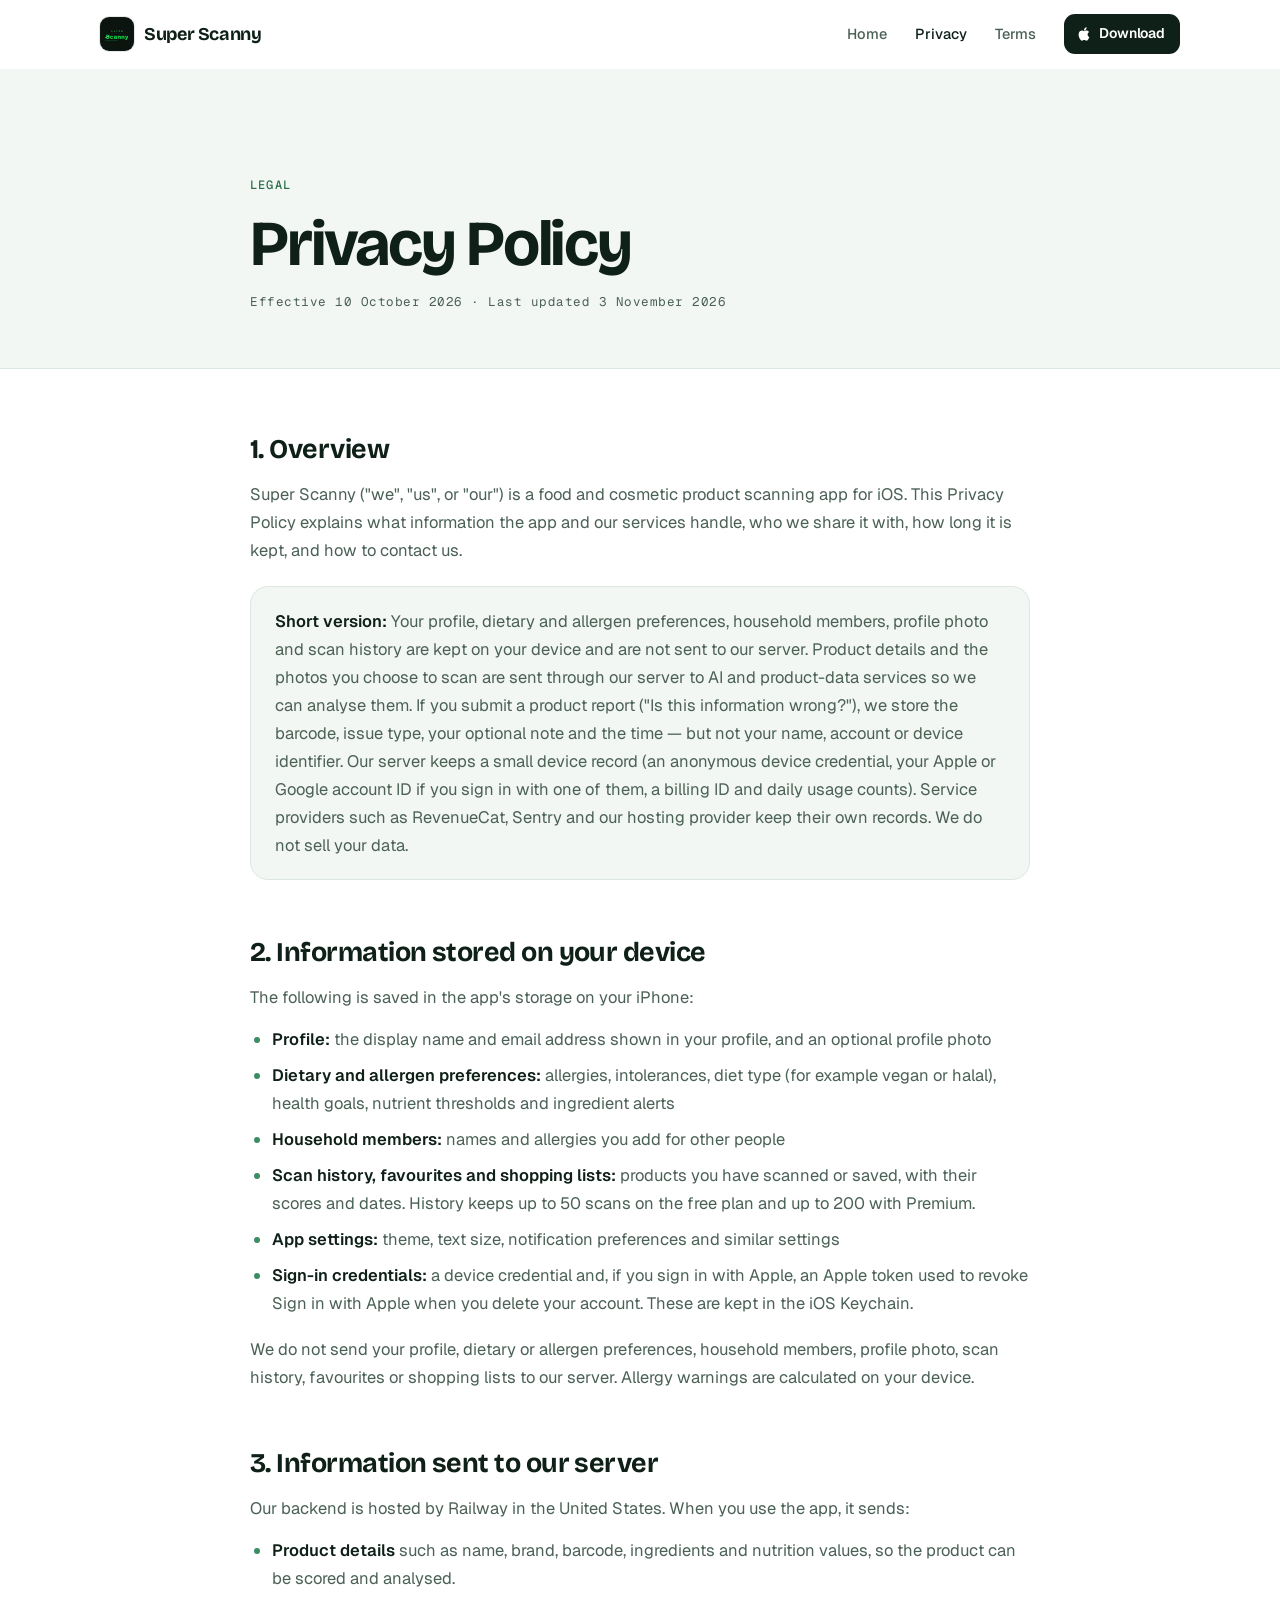
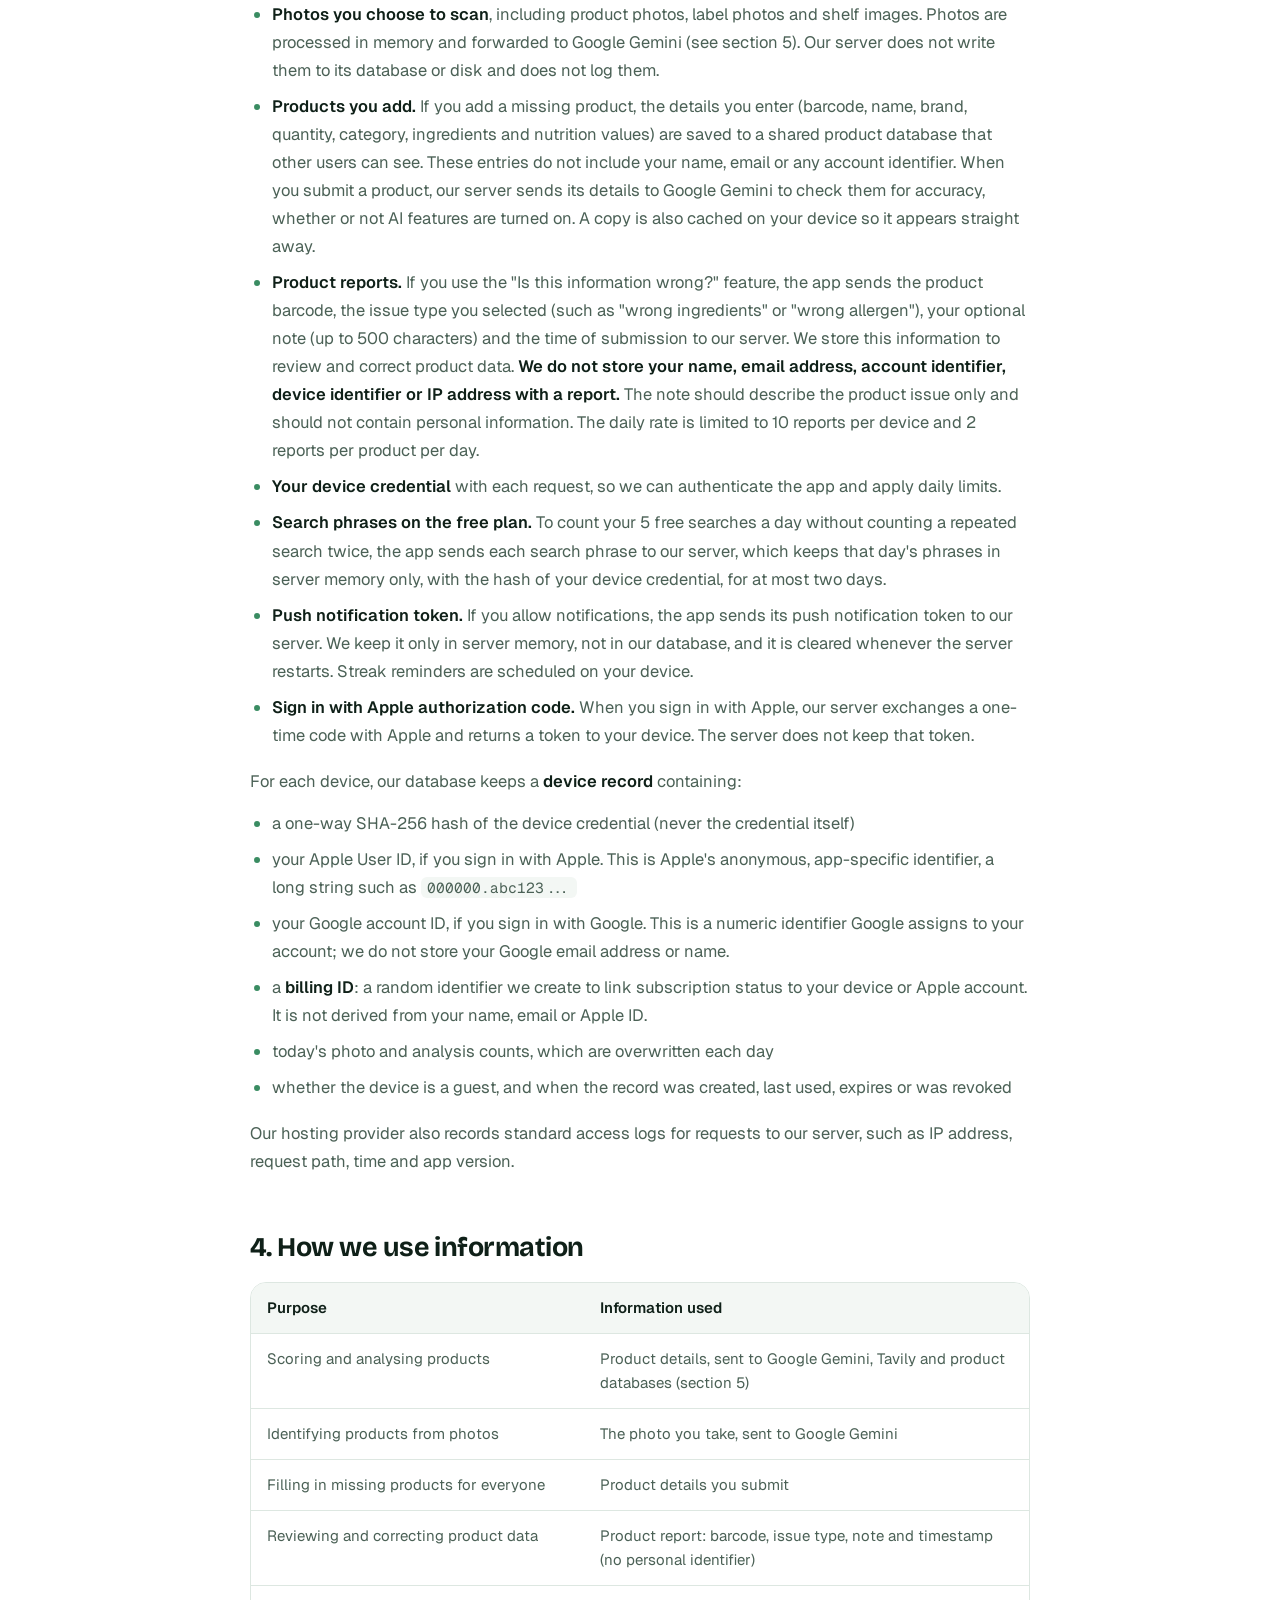
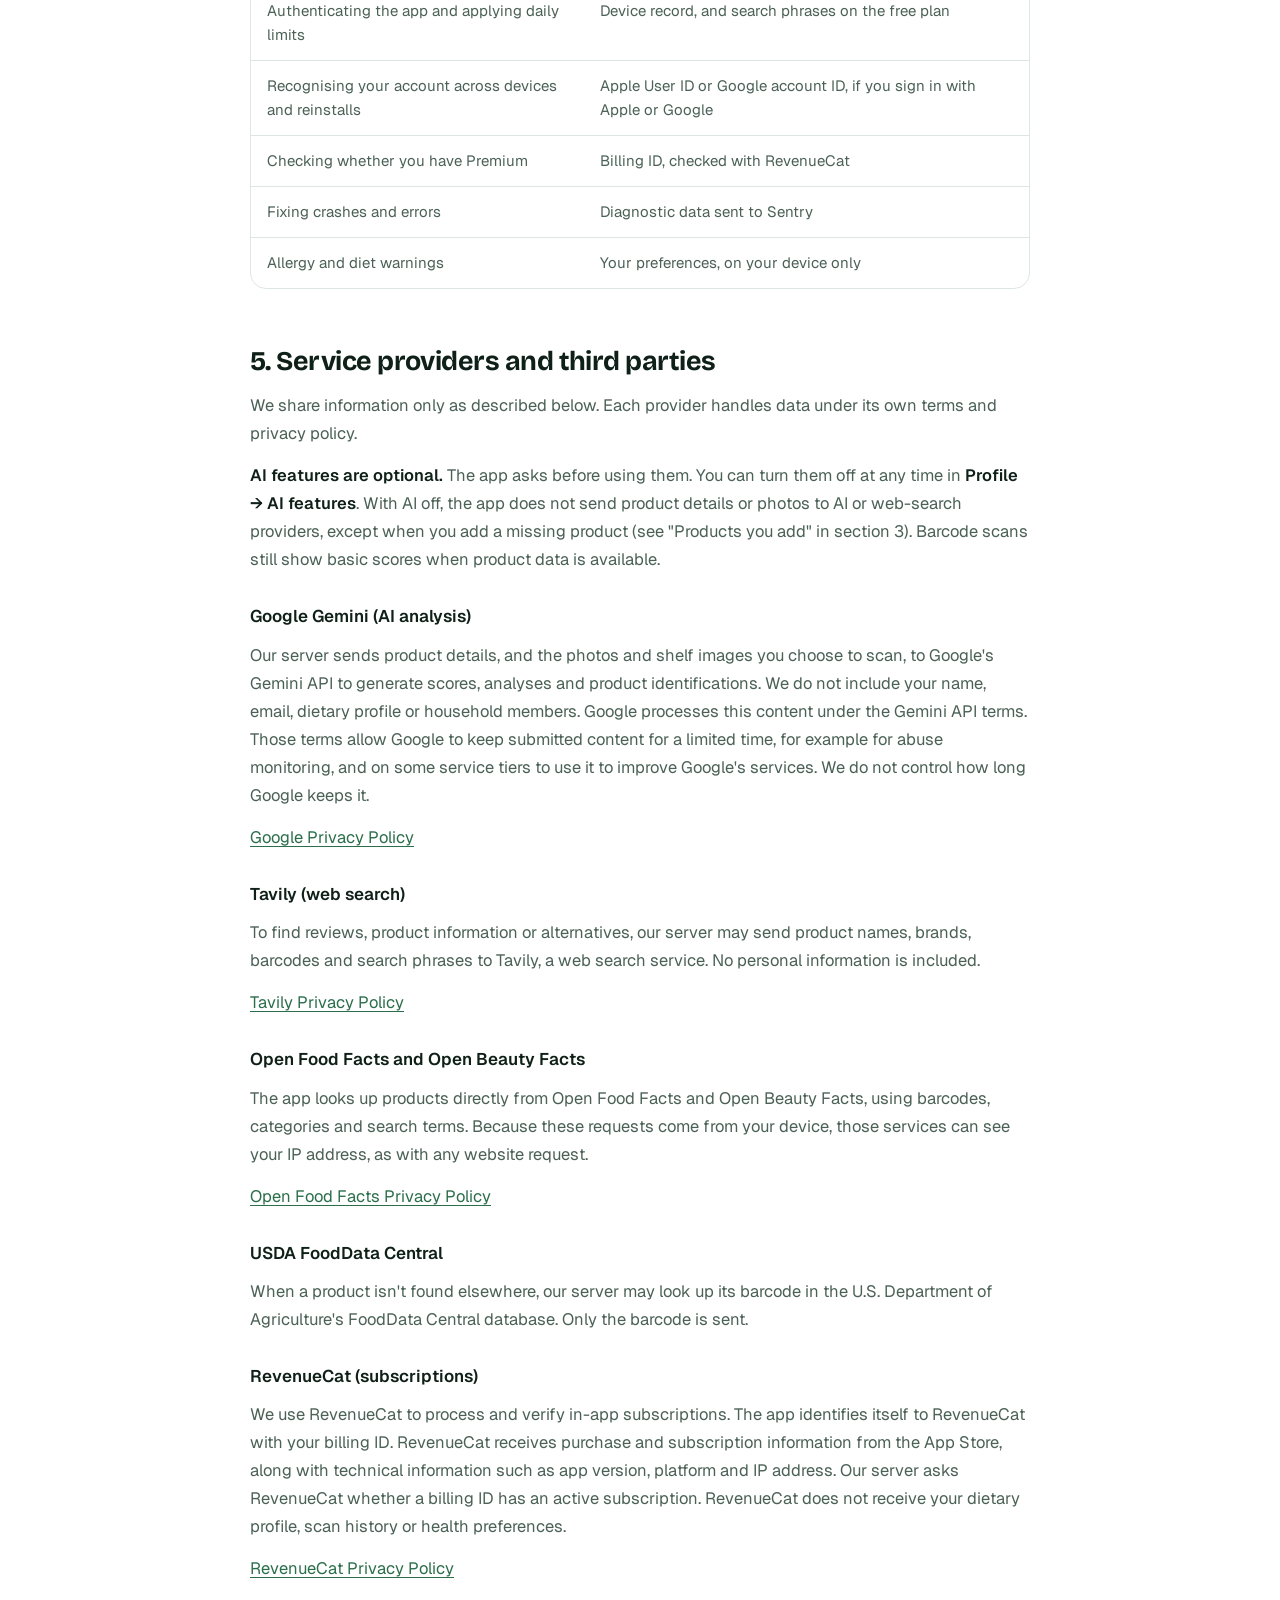
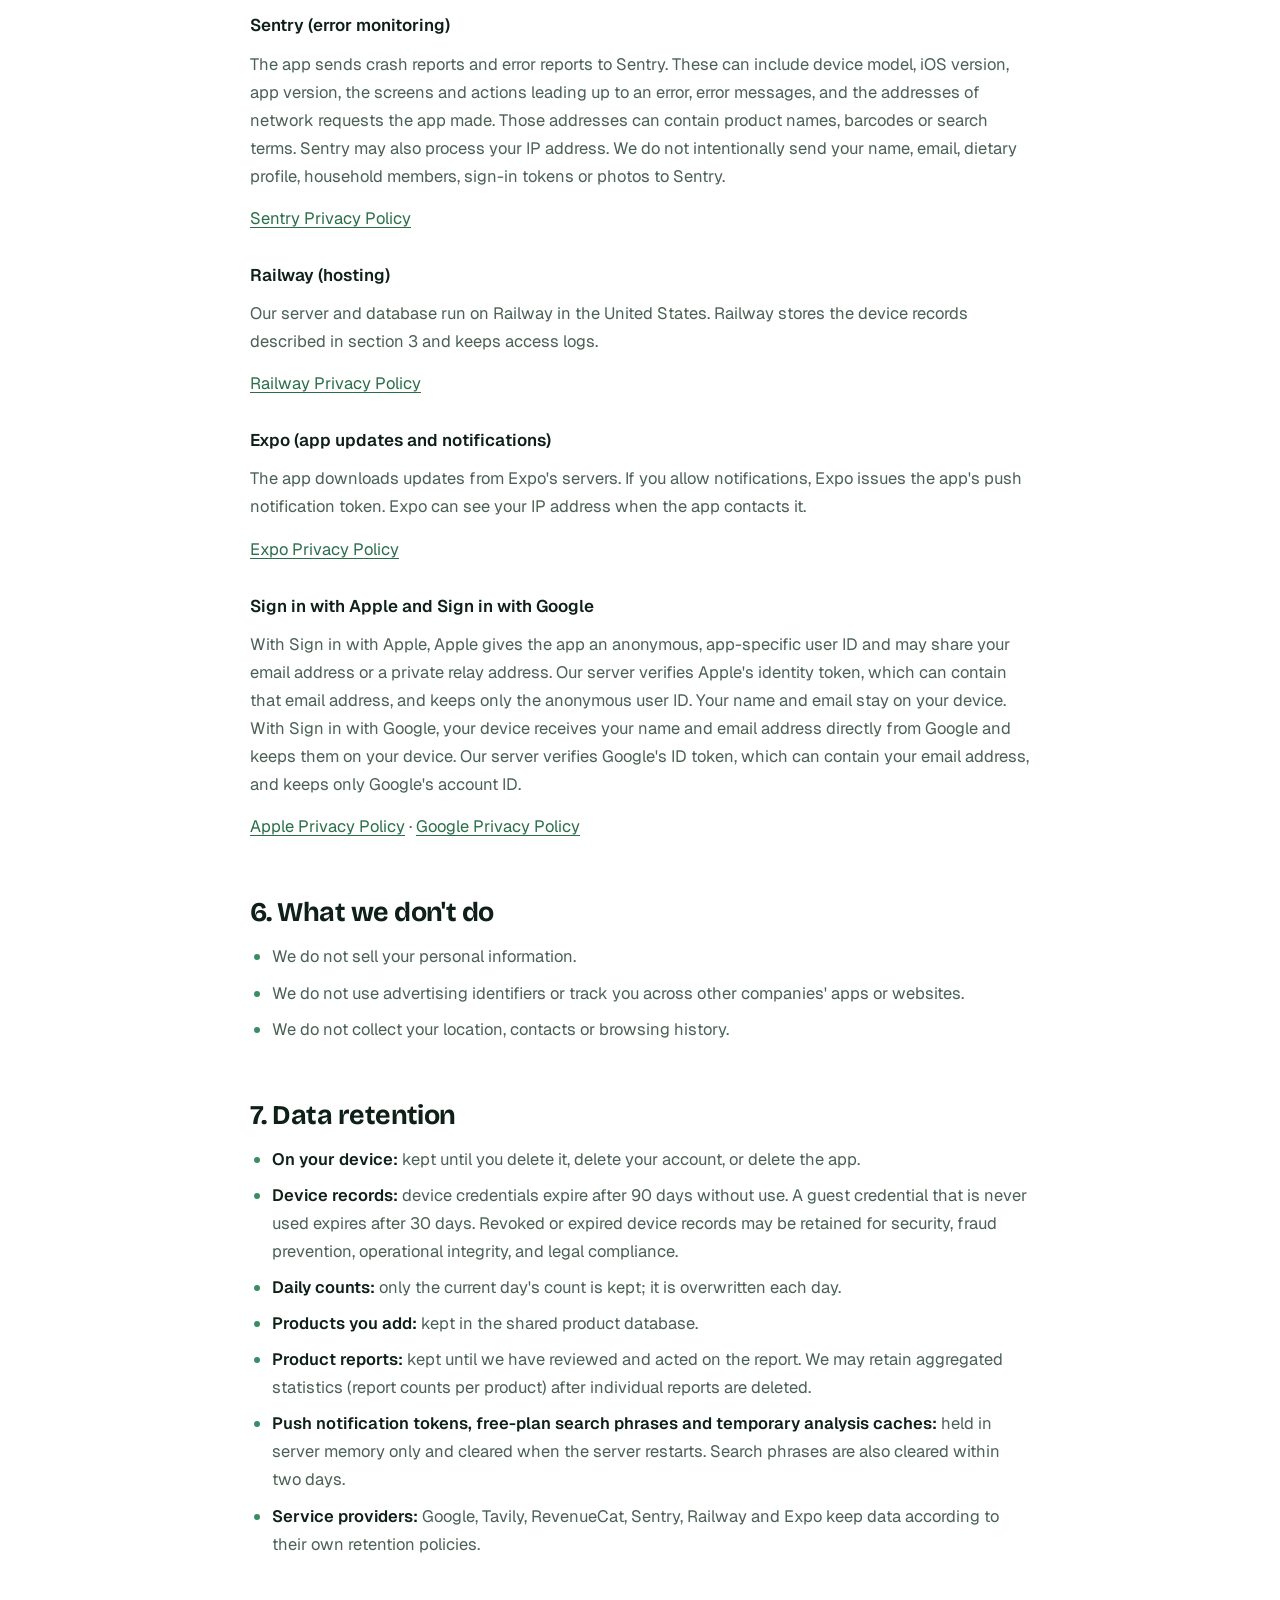
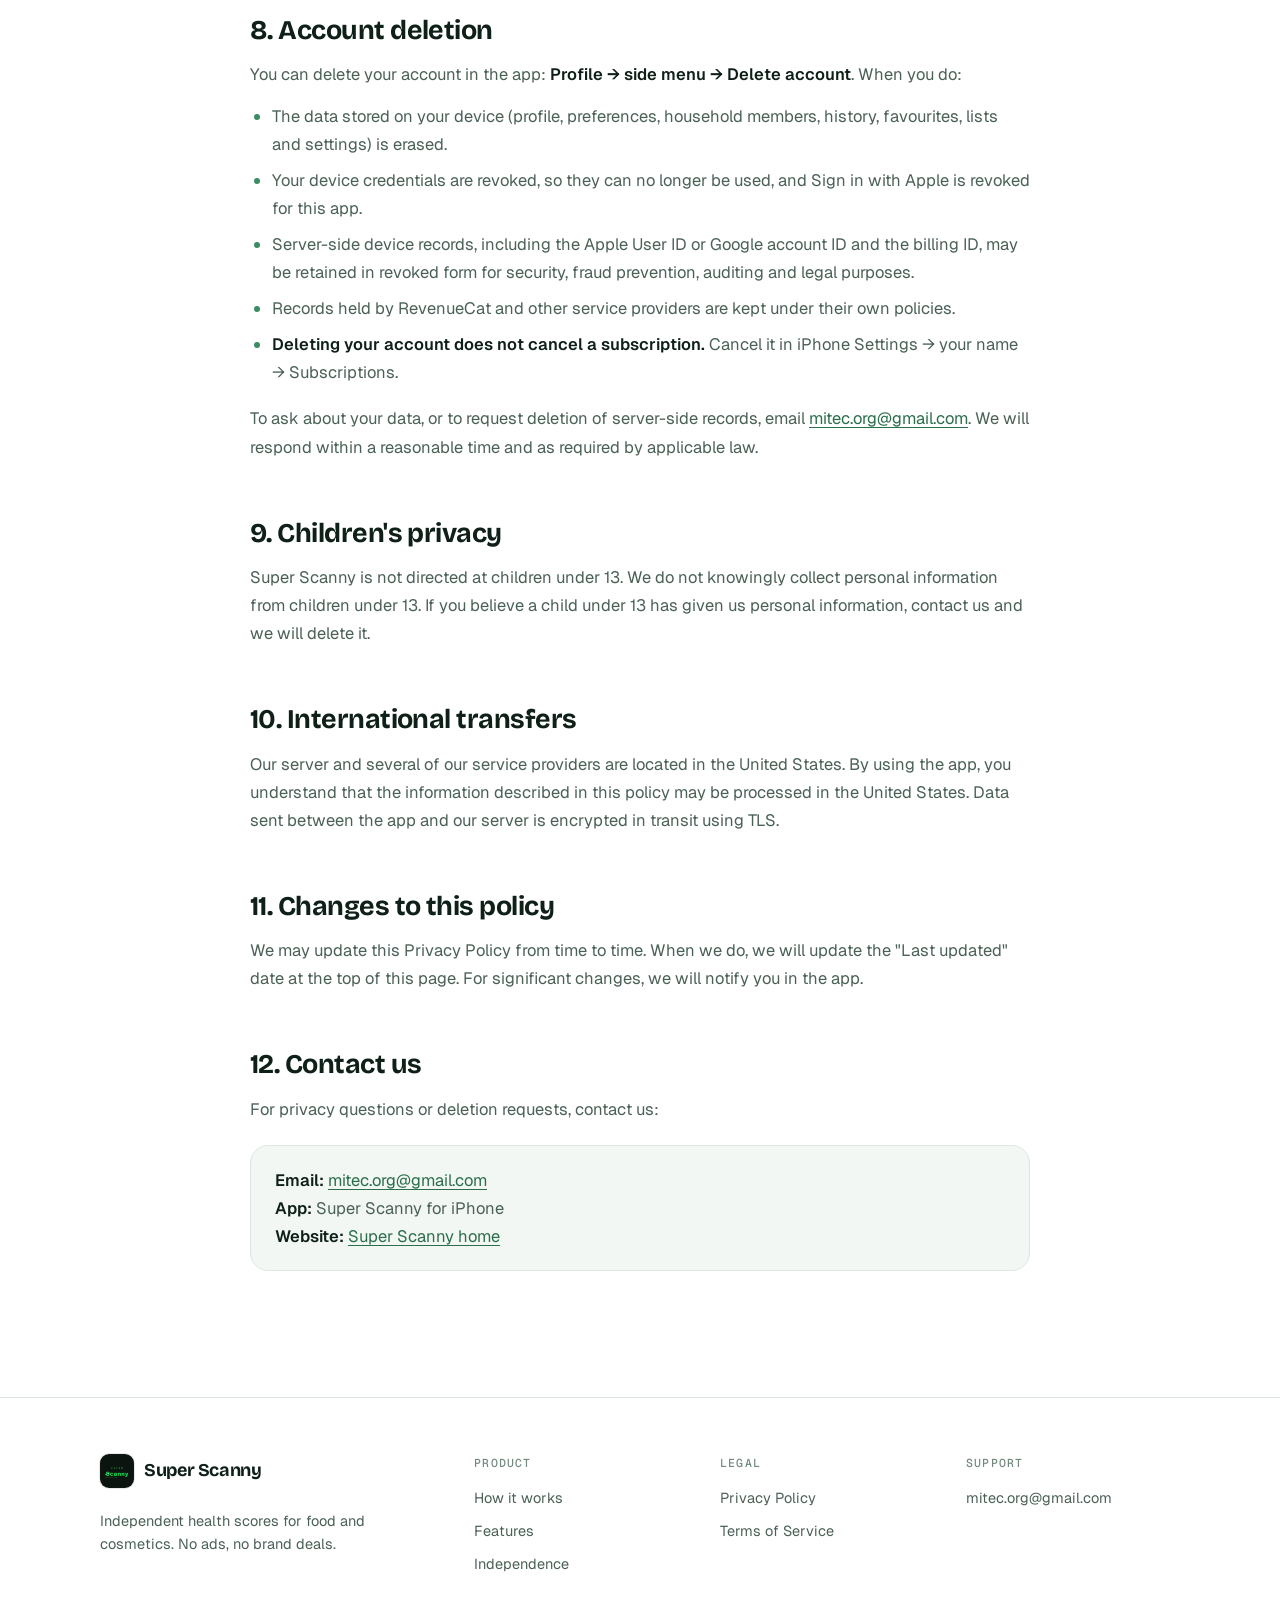
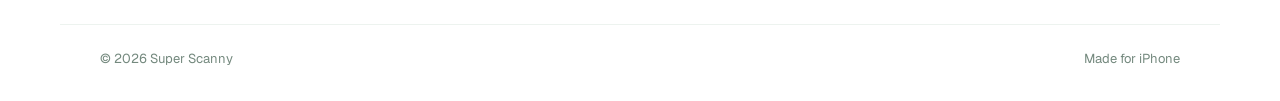
==== commit 54d99cbc: "Privacy Policy: free-plan search phrases kept for the daily search limit Co-Authored-By: Claude Opus" ====
--- a/privacy/index.html
+++ b/privacy/index.html
@@ -35,7 +35,7 @@
   <div class="wrap">
     <span class="eyebrow">Legal</span>
     <h1 class="h-display">Privacy Policy</h1>
-    <p>Effective 10 October 2026 · Last updated 12 October 2026</p>
+    <p>Effective 10 October 2026 · Last updated 3 November 2026</p>
   </div>
 </div>
 
@@ -66,6 +66,7 @@
     <li><strong>Products you add.</strong> If you add a missing product, the details you enter (barcode, name, brand, quantity, category, ingredients and nutrition values) are saved to a shared product database that other users can see. These entries do not include your name, email or any account identifier. When you submit a product, our server sends its details to Google Gemini to check them for accuracy, whether or not AI features are turned on. A copy is also cached on your device so it appears straight away.</li>
     <li><strong>Product reports.</strong> If you use the "Is this information wrong?" feature, the app sends the product barcode, the issue type you selected (such as "wrong ingredients" or "wrong allergen"), your optional note (up to 500 characters) and the time of submission to our server. We store this information to review and correct product data. <strong>We do not store your name, email address, account identifier, device identifier or IP address with a report.</strong> The note should describe the product issue only and should not contain personal information. The daily rate is limited to 10 reports per device and 2 reports per product per day.</li>
     <li><strong>Your device credential</strong> with each request, so we can authenticate the app and apply daily limits.</li>
+    <li><strong>Search phrases on the free plan.</strong> To count your 5 free searches a day without counting a repeated search twice, the app sends each search phrase to our server, which keeps that day's phrases in server memory only, with the hash of your device credential, for at most two days.</li>
     <li><strong>Push notification token.</strong> If you allow notifications, the app sends its push notification token to our server. We keep it only in server memory, not in our database, and it is cleared whenever the server restarts. Streak reminders are scheduled on your device.</li>
     <li><strong>Sign in with Apple authorization code.</strong> When you sign in with Apple, our server exchanges a one-time code with Apple and returns a token to your device. The server does not keep that token.</li>
   </ul>
@@ -88,7 +89,7 @@
       <tr><td>Identifying products from photos</td><td>The photo you take, sent to Google Gemini</td></tr>
       <tr><td>Filling in missing products for everyone</td><td>Product details you submit</td></tr>
       <tr><td>Reviewing and correcting product data</td><td>Product report: barcode, issue type, note and timestamp (no personal identifier)</td></tr>
-      <tr><td>Authenticating the app and applying daily limits</td><td>Device record</td></tr>
+      <tr><td>Authenticating the app and applying daily limits</td><td>Device record, and search phrases on the free plan</td></tr>
       <tr><td>Recognising your account across devices and reinstalls</td><td>Apple User ID or Google account ID, if you sign in with Apple or Google</td></tr>
       <tr><td>Checking whether you have Premium</td><td>Billing ID, checked with RevenueCat</td></tr>
       <tr><td>Fixing crashes and errors</td><td>Diagnostic data sent to Sentry</td></tr>
@@ -150,7 +151,7 @@
     <li><strong>Daily counts:</strong> only the current day's count is kept; it is overwritten each day.</li>
     <li><strong>Products you add:</strong> kept in the shared product database.</li>
     <li><strong>Product reports:</strong> kept until we have reviewed and acted on the report. We may retain aggregated statistics (report counts per product) after individual reports are deleted.</li>
-    <li><strong>Push notification tokens and temporary analysis caches:</strong> held in server memory only and cleared when the server restarts.</li>
+    <li><strong>Push notification tokens, free-plan search phrases and temporary analysis caches:</strong> held in server memory only and cleared when the server restarts. Search phrases are also cleared within two days.</li>
     <li><strong>Service providers:</strong> Google, Tavily, RevenueCat, Sentry, Railway and Expo keep data according to their own retention policies.</li>
   </ul>
 
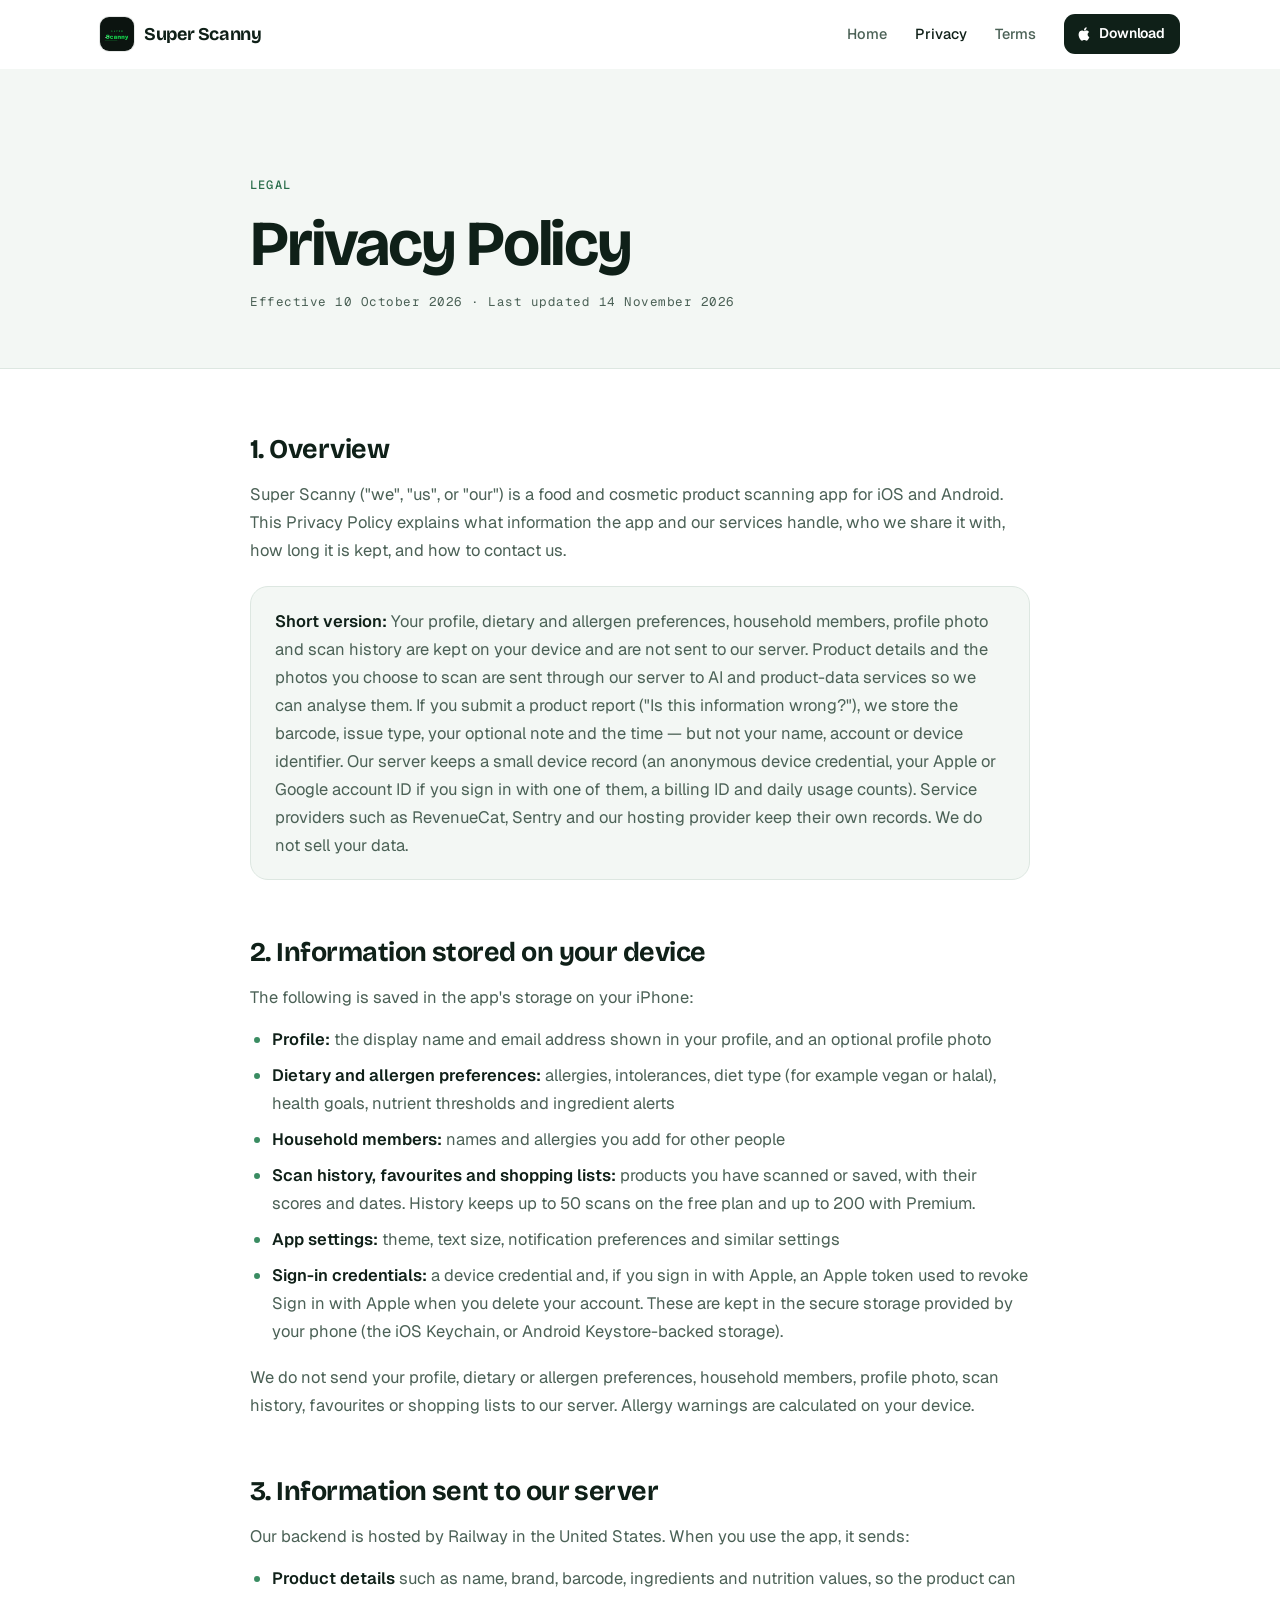
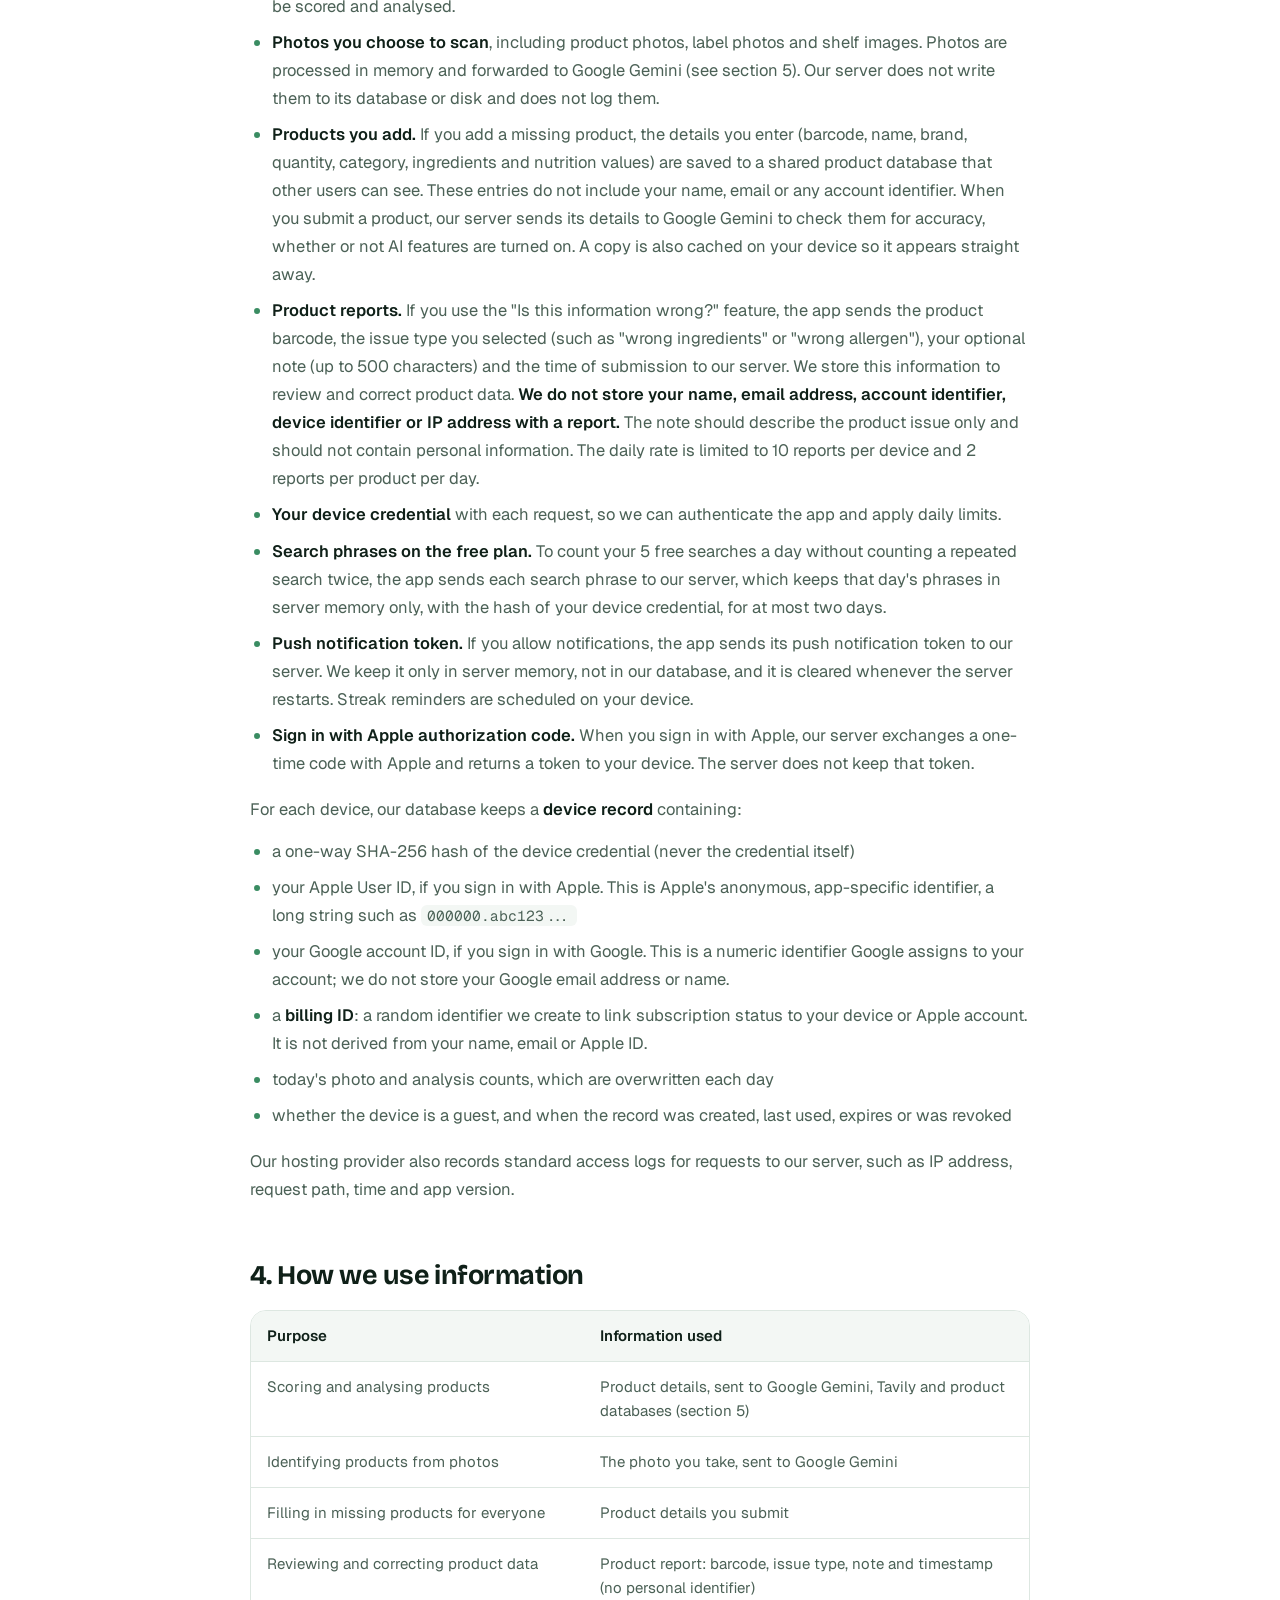
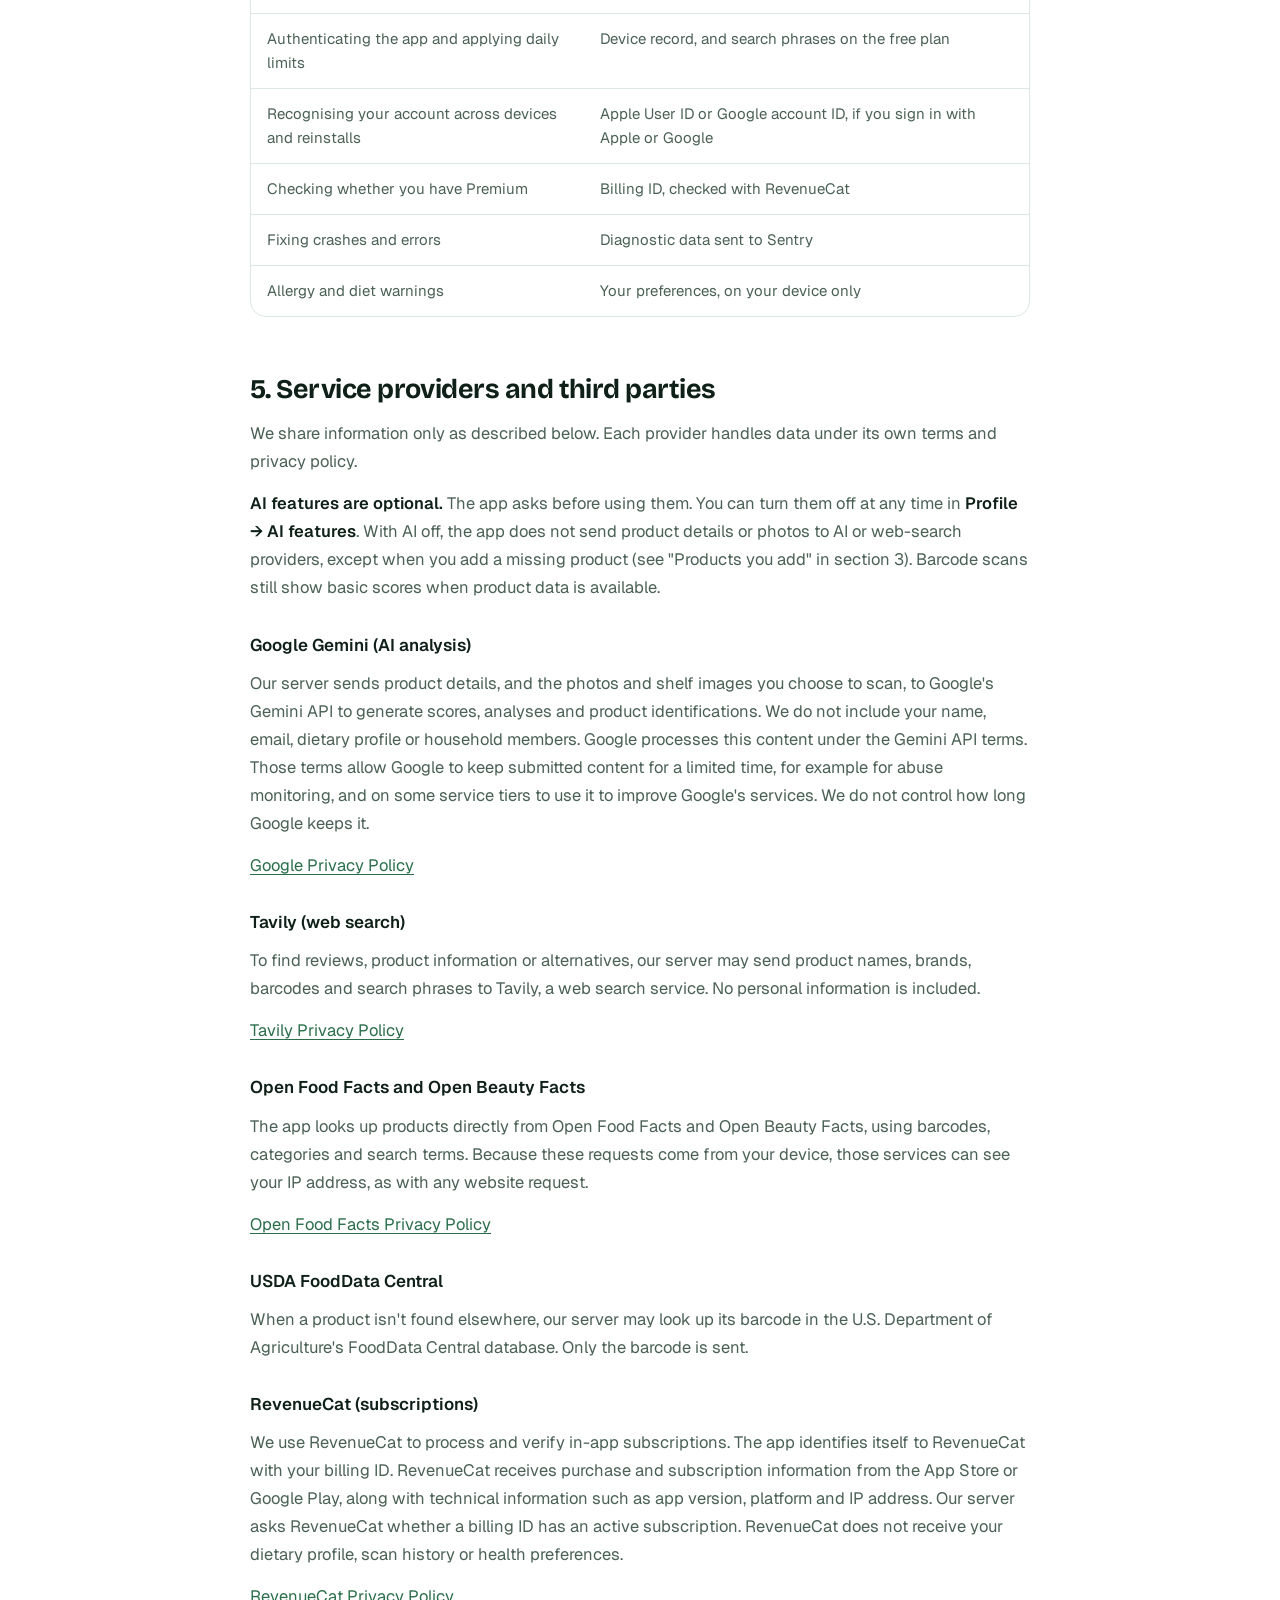
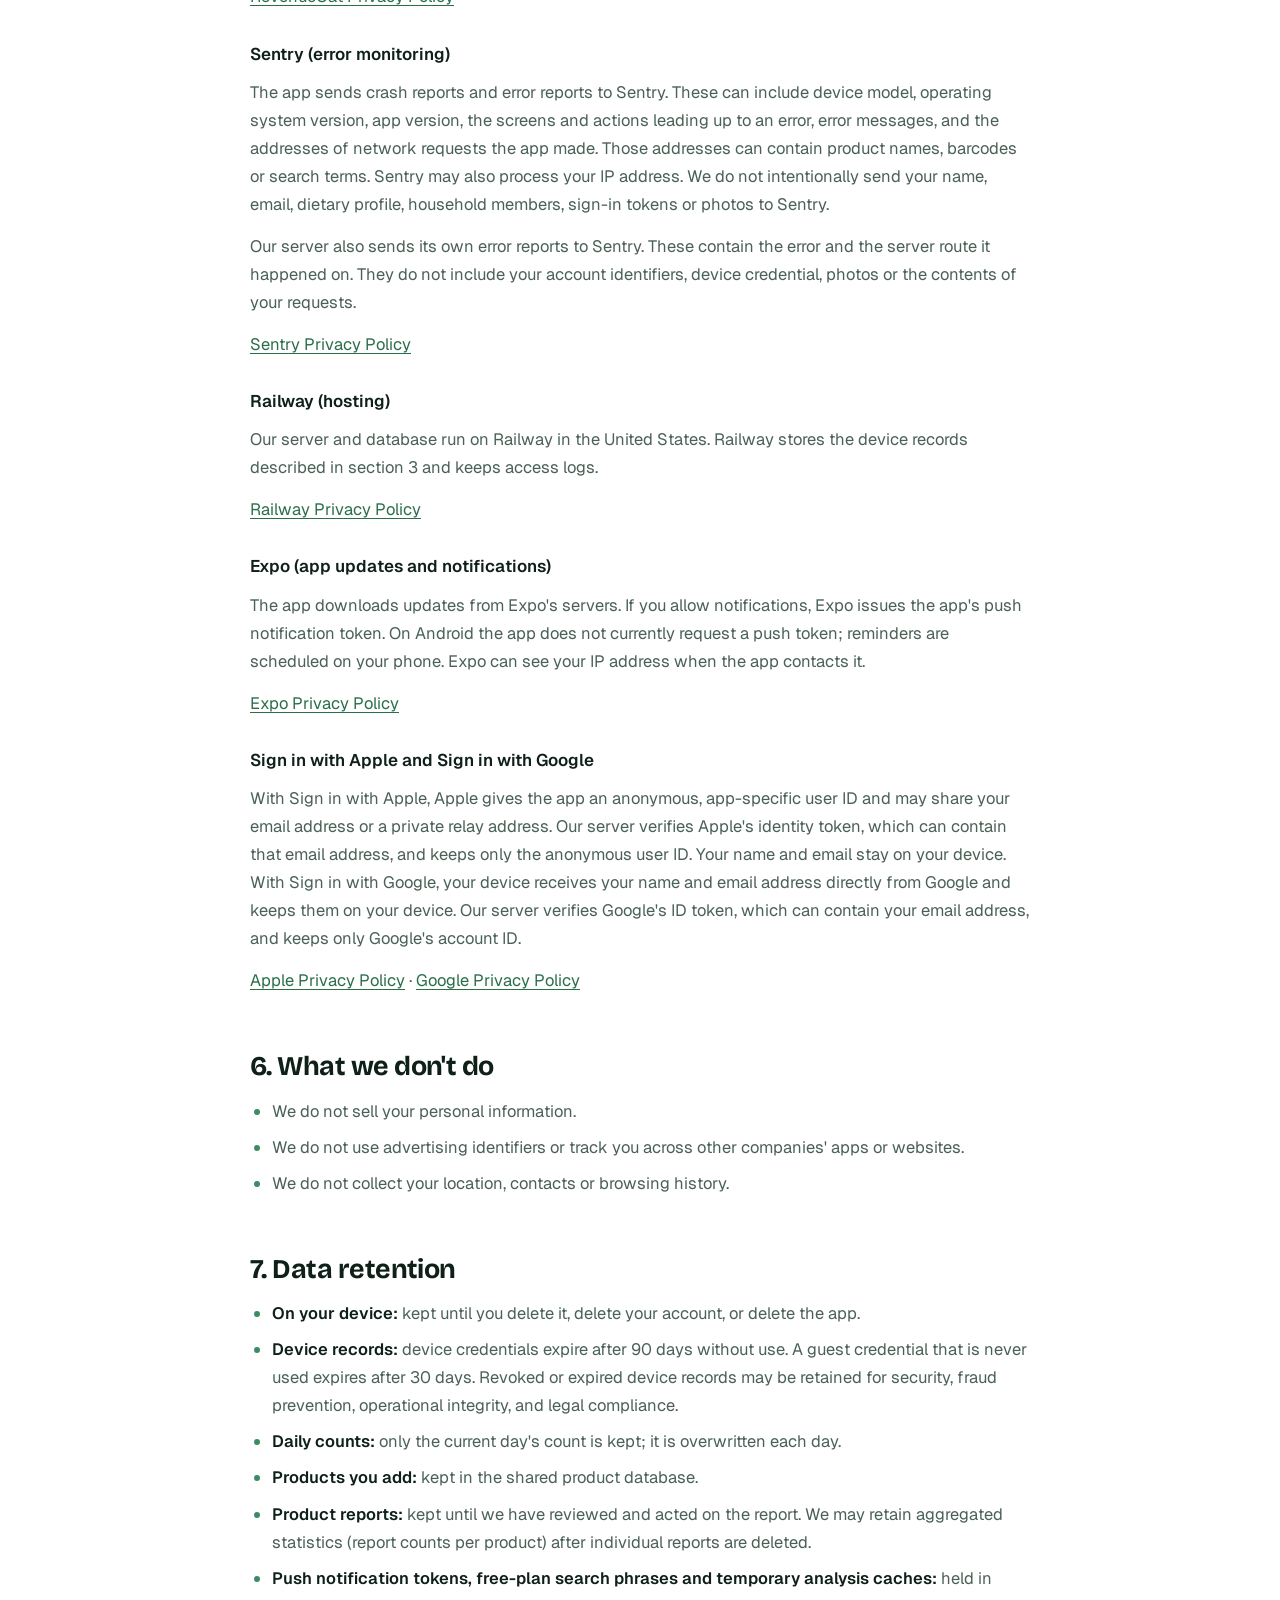
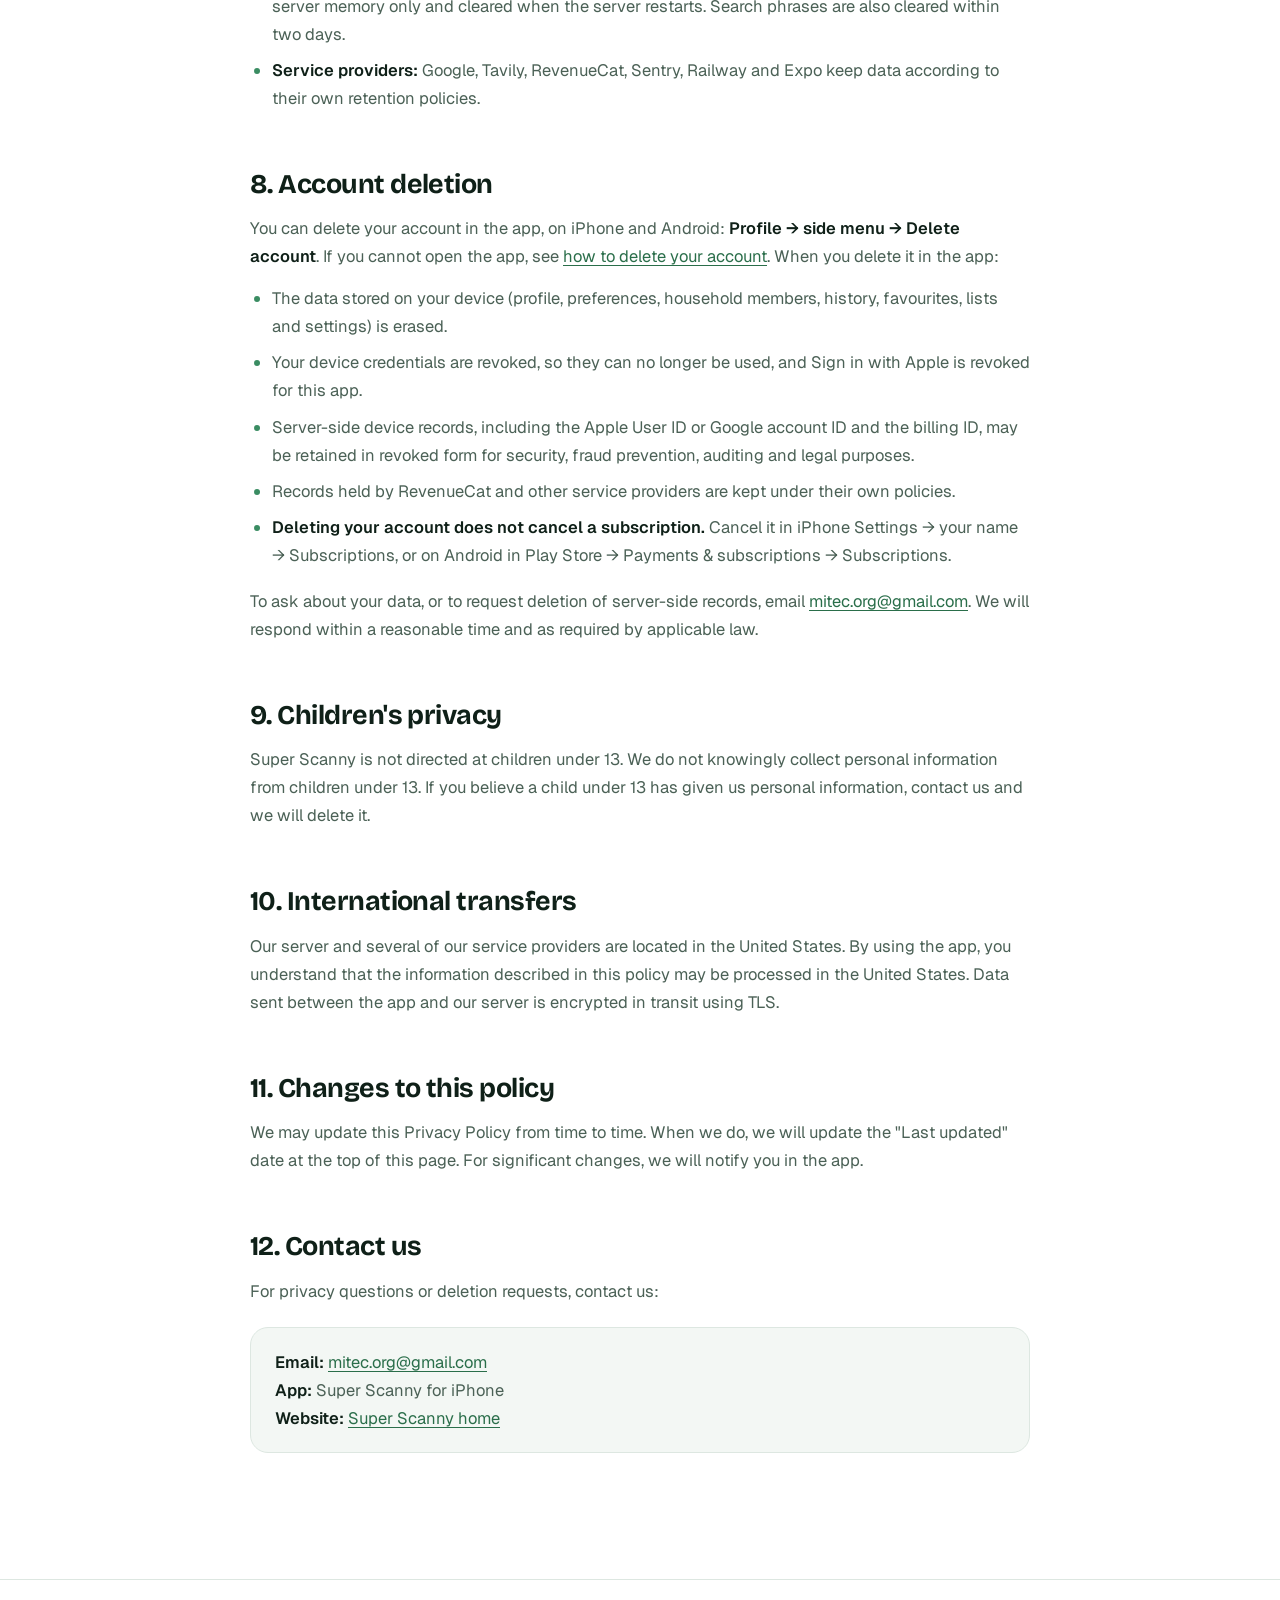
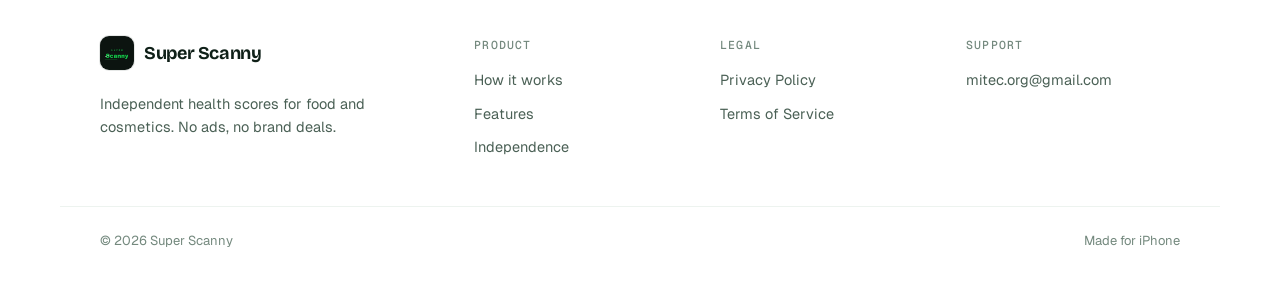
==== commit 9377f888: "Privacy Policy: Android wording, server error reports, link to account deletion; add delete-account " ====
--- a/privacy/index.html
+++ b/privacy/index.html
@@ -35,13 +35,13 @@
   <div class="wrap">
     <span class="eyebrow">Legal</span>
     <h1 class="h-display">Privacy Policy</h1>
-    <p>Effective 10 October 2026 · Last updated 3 November 2026</p>
+    <p>Effective 10 October 2026 · Last updated 14 November 2026</p>
   </div>
 </div>
 
 <main class="legal">
   <h2>1. Overview</h2>
-  <p>Super Scanny ("we", "us", or "our") is a food and cosmetic product scanning app for iOS. This Privacy Policy explains what information the app and our services handle, who we share it with, how long it is kept, and how to contact us.</p>
+  <p>Super Scanny ("we", "us", or "our") is a food and cosmetic product scanning app for iOS and Android. This Privacy Policy explains what information the app and our services handle, who we share it with, how long it is kept, and how to contact us.</p>
   <div class="note">
     <p><strong>Short version:</strong> Your profile, dietary and allergen preferences, household members, profile photo and scan history are kept on your device and are not sent to our server. Product details and the photos you choose to scan are sent through our server to AI and product-data services so we can analyse them. If you submit a product report ("Is this information wrong?"), we store the barcode, issue type, your optional note and the time — but not your name, account or device identifier. Our server keeps a small device record (an anonymous device credential, your Apple or Google account ID if you sign in with one of them, a billing ID and daily usage counts). Service providers such as RevenueCat, Sentry and our hosting provider keep their own records. We do not sell your data.</p>
   </div>
@@ -54,7 +54,7 @@
     <li><strong>Household members:</strong> names and allergies you add for other people</li>
     <li><strong>Scan history, favourites and shopping lists:</strong> products you have scanned or saved, with their scores and dates. History keeps up to 50 scans on the free plan and up to 200 with Premium.</li>
     <li><strong>App settings:</strong> theme, text size, notification preferences and similar settings</li>
-    <li><strong>Sign-in credentials:</strong> a device credential and, if you sign in with Apple, an Apple token used to revoke Sign in with Apple when you delete your account. These are kept in the iOS Keychain.</li>
+    <li><strong>Sign-in credentials:</strong> a device credential and, if you sign in with Apple, an Apple token used to revoke Sign in with Apple when you delete your account. These are kept in the secure storage provided by your phone (the iOS Keychain, or Android Keystore-backed storage).</li>
   </ul>
   <p>We do not send your profile, dietary or allergen preferences, household members, profile photo, scan history, favourites or shopping lists to our server. Allergy warnings are calculated on your device.</p>
 
@@ -118,11 +118,12 @@
   <p>When a product isn't found elsewhere, our server may look up its barcode in the U.S. Department of Agriculture's FoodData Central database. Only the barcode is sent.</p>
 
   <h3>RevenueCat (subscriptions)</h3>
-  <p>We use RevenueCat to process and verify in-app subscriptions. The app identifies itself to RevenueCat with your billing ID. RevenueCat receives purchase and subscription information from the App Store, along with technical information such as app version, platform and IP address. Our server asks RevenueCat whether a billing ID has an active subscription. RevenueCat does not receive your dietary profile, scan history or health preferences.</p>
+  <p>We use RevenueCat to process and verify in-app subscriptions. The app identifies itself to RevenueCat with your billing ID. RevenueCat receives purchase and subscription information from the App Store or Google Play, along with technical information such as app version, platform and IP address. Our server asks RevenueCat whether a billing ID has an active subscription. RevenueCat does not receive your dietary profile, scan history or health preferences.</p>
   <p><a href="https://www.revenuecat.com/privacy" target="_blank" rel="noopener">RevenueCat Privacy Policy</a></p>
 
   <h3>Sentry (error monitoring)</h3>
-  <p>The app sends crash reports and error reports to Sentry. These can include device model, iOS version, app version, the screens and actions leading up to an error, error messages, and the addresses of network requests the app made. Those addresses can contain product names, barcodes or search terms. Sentry may also process your IP address. We do not intentionally send your name, email, dietary profile, household members, sign-in tokens or photos to Sentry.</p>
+  <p>The app sends crash reports and error reports to Sentry. These can include device model, operating system version, app version, the screens and actions leading up to an error, error messages, and the addresses of network requests the app made. Those addresses can contain product names, barcodes or search terms. Sentry may also process your IP address. We do not intentionally send your name, email, dietary profile, household members, sign-in tokens or photos to Sentry.</p>
+  <p>Our server also sends its own error reports to Sentry. These contain the error and the server route it happened on. They do not include your account identifiers, device credential, photos or the contents of your requests.</p>
   <p><a href="https://sentry.io/privacy/" target="_blank" rel="noopener">Sentry Privacy Policy</a></p>
 
   <h3>Railway (hosting)</h3>
@@ -130,7 +131,7 @@
   <p><a href="https://railway.com/legal/privacy" target="_blank" rel="noopener">Railway Privacy Policy</a></p>
 
   <h3>Expo (app updates and notifications)</h3>
-  <p>The app downloads updates from Expo's servers. If you allow notifications, Expo issues the app's push notification token. Expo can see your IP address when the app contacts it.</p>
+  <p>The app downloads updates from Expo's servers. If you allow notifications, Expo issues the app's push notification token. On Android the app does not currently request a push token; reminders are scheduled on your phone. Expo can see your IP address when the app contacts it.</p>
   <p><a href="https://expo.dev/privacy" target="_blank" rel="noopener">Expo Privacy Policy</a></p>
 
   <h3>Sign in with Apple and Sign in with Google</h3>
@@ -156,13 +157,13 @@
   </ul>
 
   <h2>8. Account deletion</h2>
-  <p>You can delete your account in the app: <strong>Profile → side menu → Delete account</strong>. When you do:</p>
+  <p>You can delete your account in the app, on iPhone and Android: <strong>Profile → side menu → Delete account</strong>. If you cannot open the app, see <a href="/delete-account/">how to delete your account</a>. When you delete it in the app:</p>
   <ul>
     <li>The data stored on your device (profile, preferences, household members, history, favourites, lists and settings) is erased.</li>
     <li>Your device credentials are revoked, so they can no longer be used, and Sign in with Apple is revoked for this app.</li>
     <li>Server-side device records, including the Apple User ID or Google account ID and the billing ID, may be retained in revoked form for security, fraud prevention, auditing and legal purposes.</li>
     <li>Records held by RevenueCat and other service providers are kept under their own policies.</li>
-    <li><strong>Deleting your account does not cancel a subscription.</strong> Cancel it in iPhone Settings → your name → Subscriptions.</li>
+    <li><strong>Deleting your account does not cancel a subscription.</strong> Cancel it in iPhone Settings → your name → Subscriptions, or on Android in Play Store → Payments &amp; subscriptions → Subscriptions.</li>
   </ul>
   <p>To ask about your data, or to request deletion of server-side records, email <a href="mailto:mitec.org@gmail.com">mitec.org@gmail.com</a>. We will respond within a reasonable time and as required by applicable law.</p>
 
